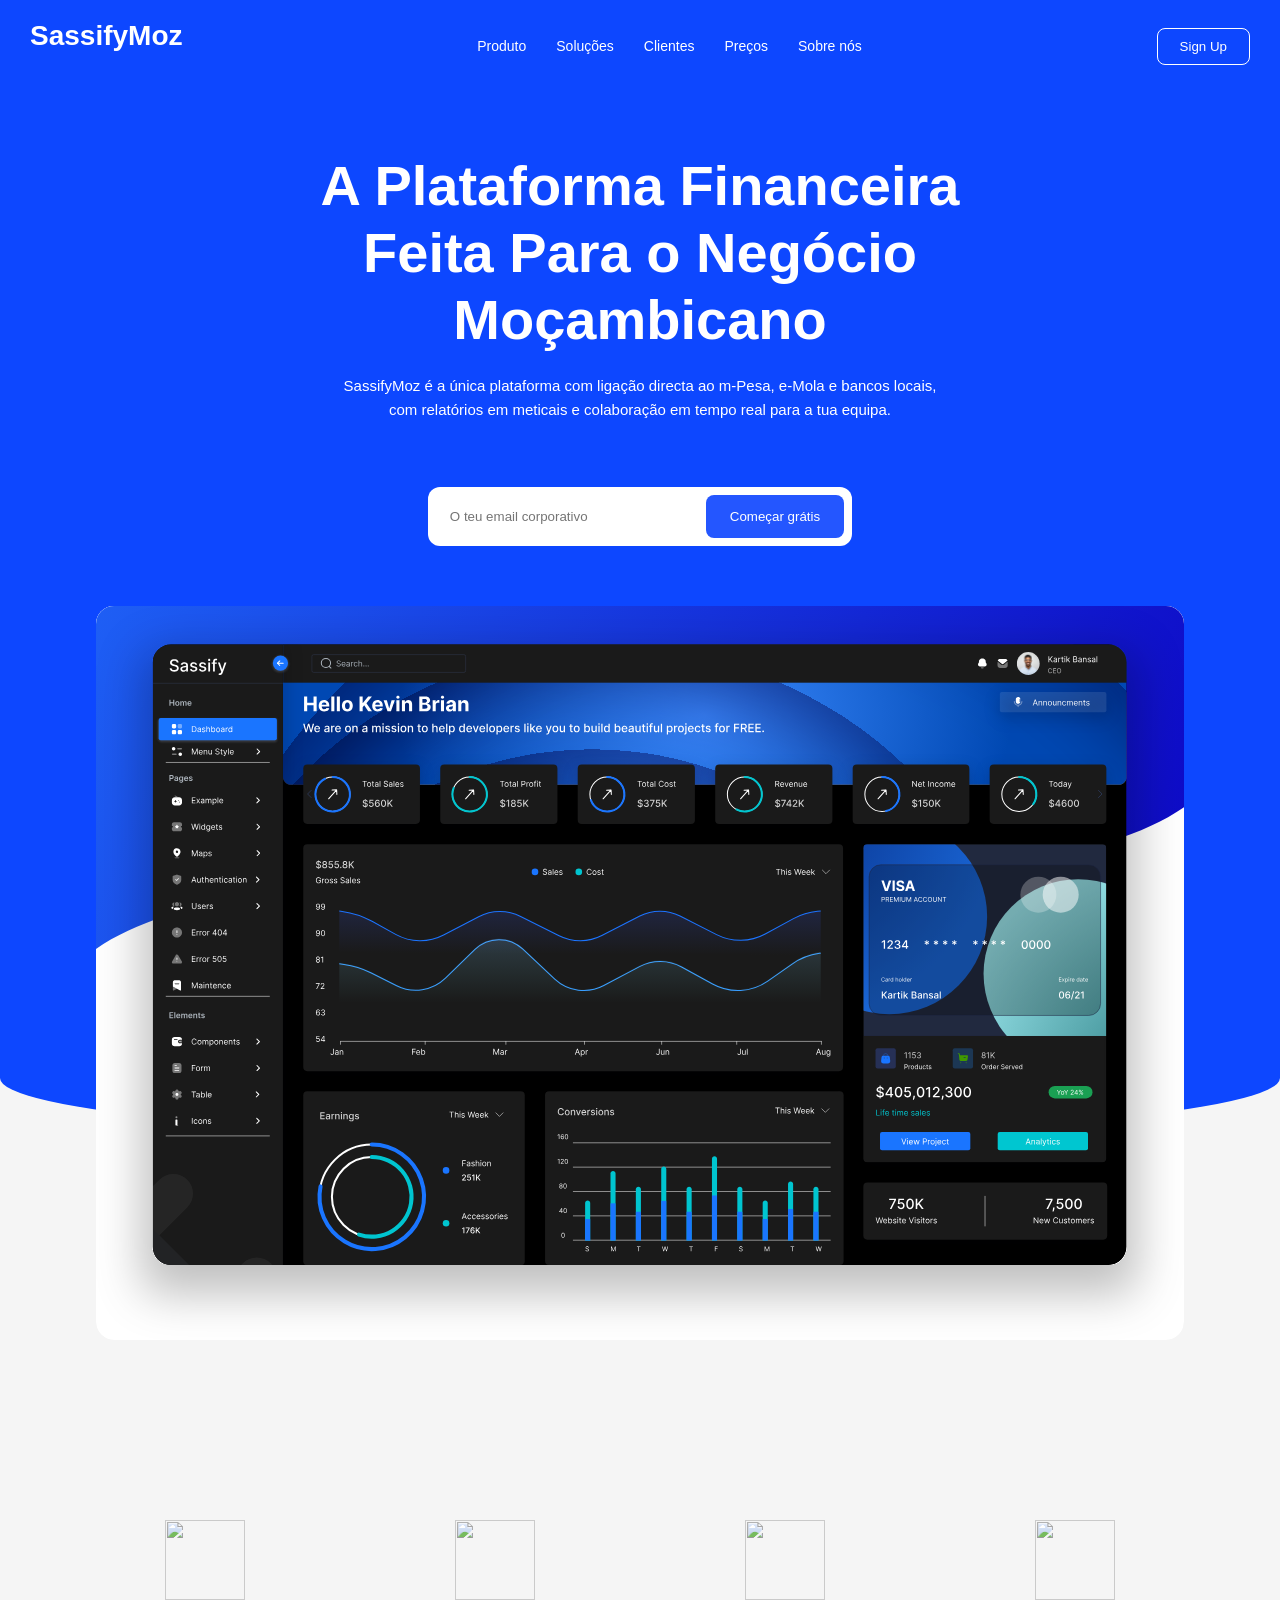
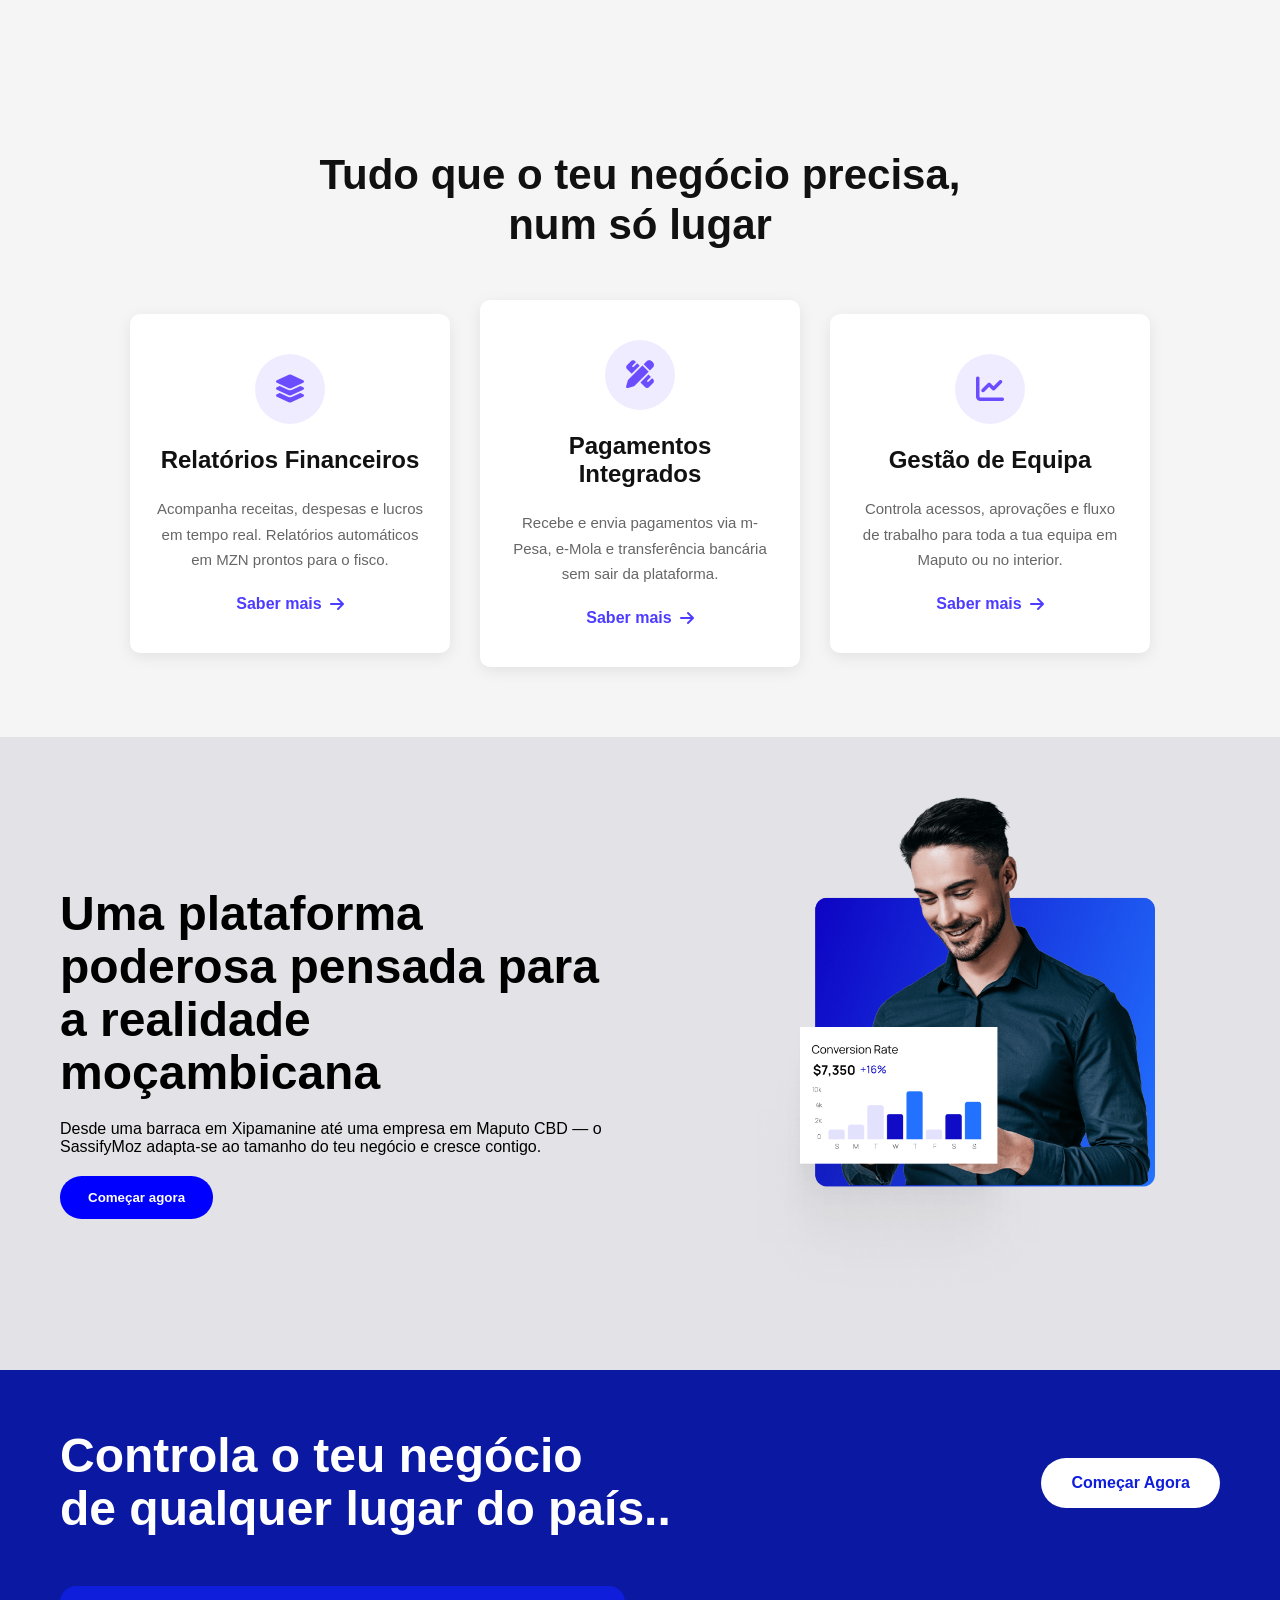
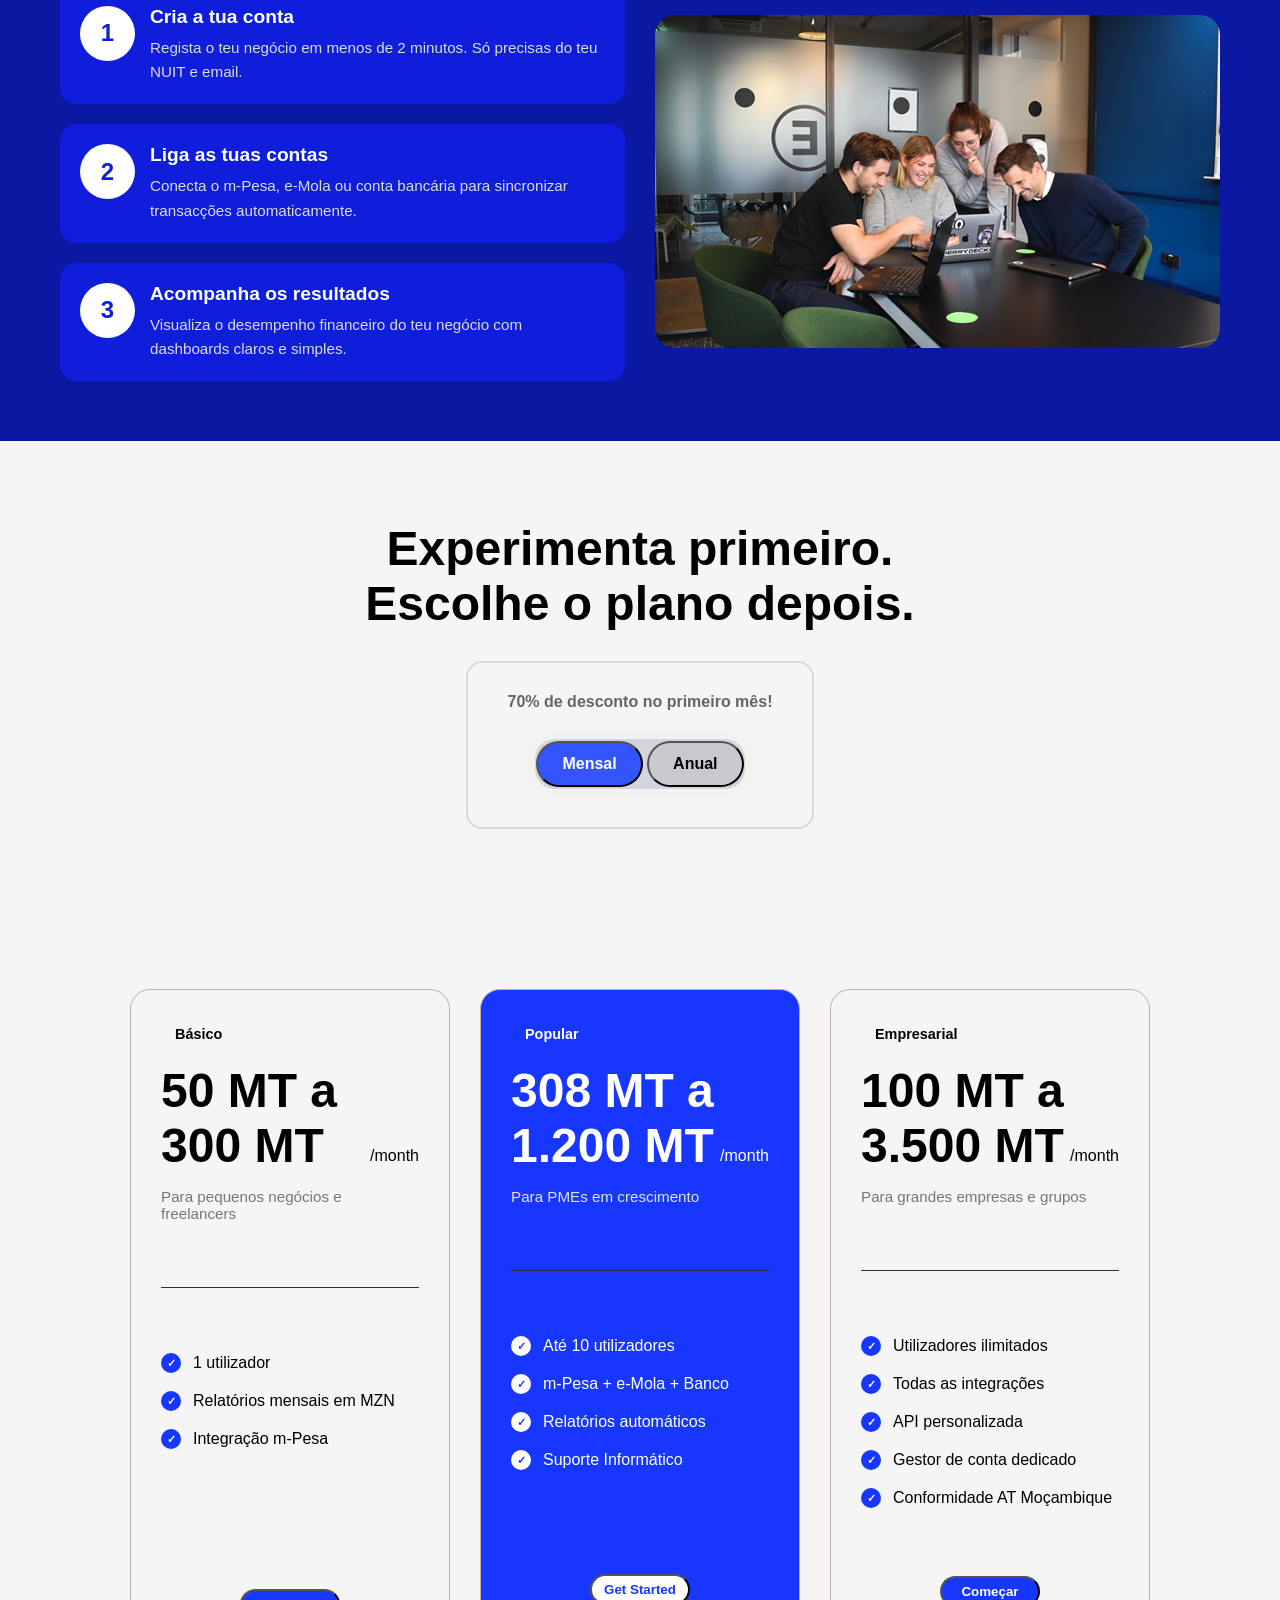
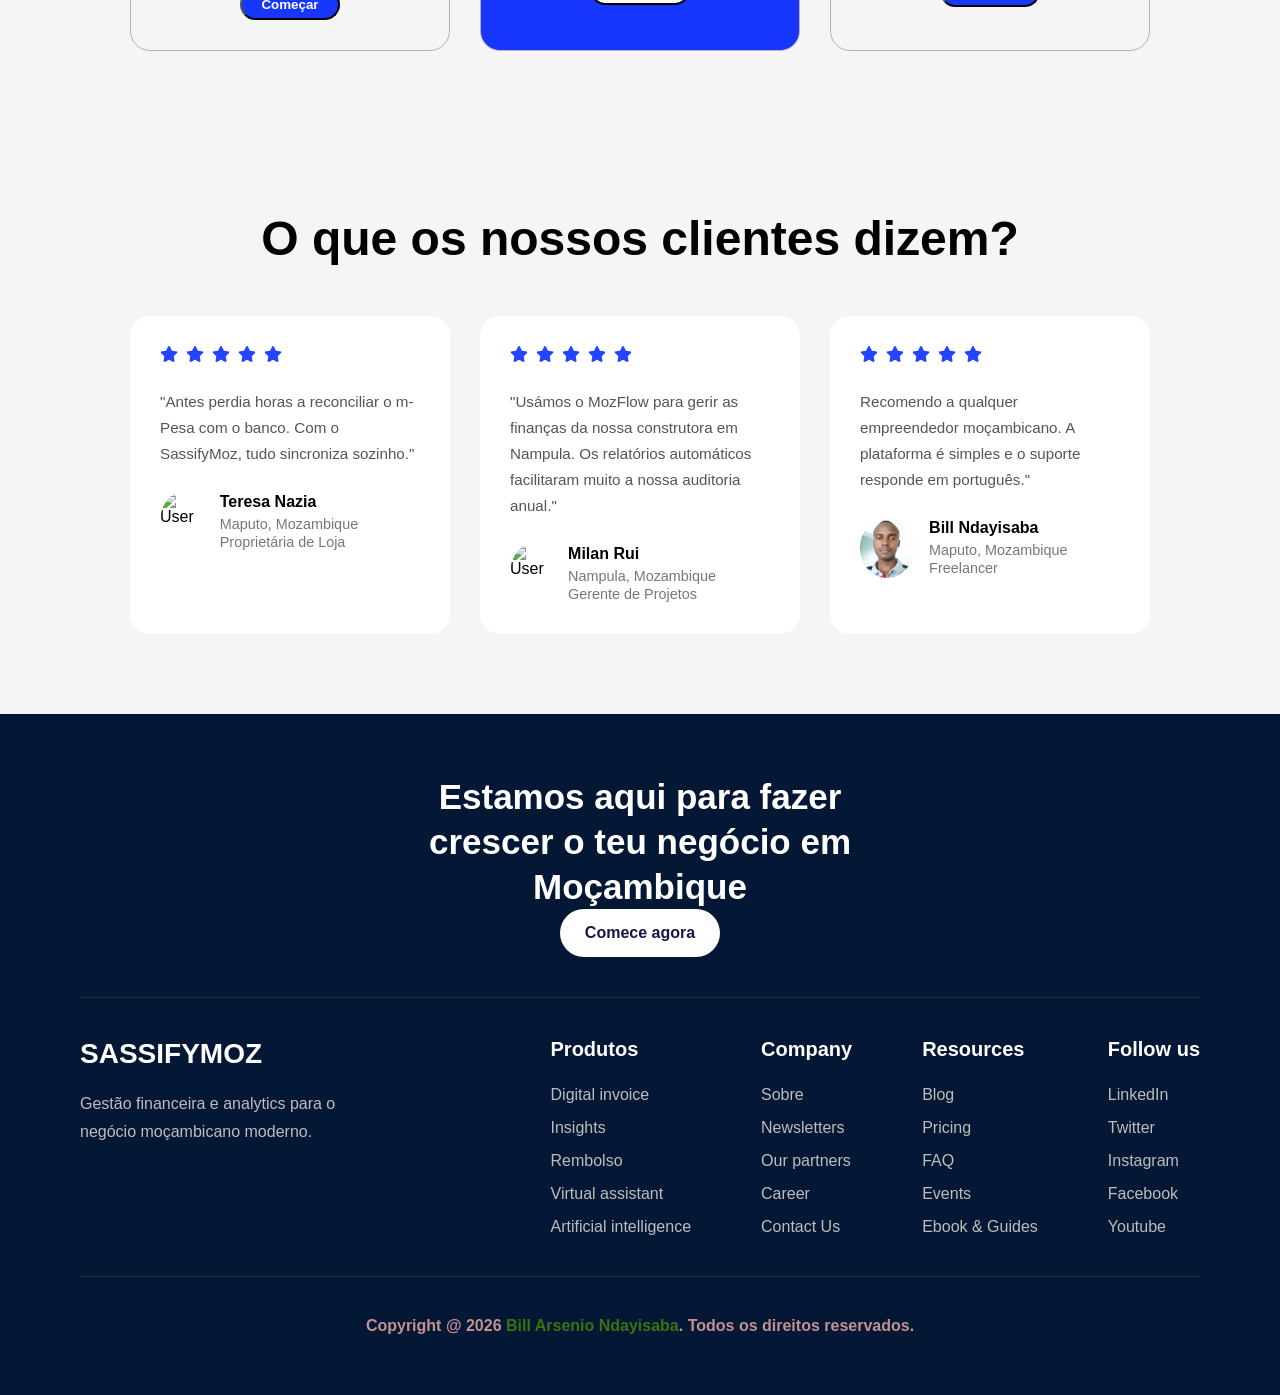
==== index.html @ 56939c3e "added a feature" ====
<!DOCTYPE html>
<html lang="pt">
<head>
    <meta charset="UTF-8">
    <meta name="viewport" content="width=device-width, initial-scale=1.0">
    <title>Sassify Landing Page</title>
    <link rel="stylesheet" href="../estilos/saa.css">
    <link rel="stylesheet" href="https://cdnjs.cloudflare.com/ajax/libs/font-awesome/6.5.1/css/all.min.css">
</head>


<body>


    <!-- HEADER -->
    <header class="head">

        <div class="cardHead">

            <!-- Logo -->
            <div class="logo">
                <span><strong>SassifyMoz</strong></span>
            </div>

            <!--Navegação-->
            <div class="nav">
                <nav>
                    <ul>
                        <li><a href="#">Produto</a></li>
                        <li><a href="#">Soluções</a></li>
                        <li><a href="#">Clientes</a></li>
                        <li><a href="#">Preços</a></li>
                        <li><a href="#">Sobre nós</a></li>
                    </ul>
                </nav>
            </div>

            <!-- Botão -->
            <div class="sign">
                <button>Sign Up</button>
            </div>

        </div>

    </header>







    <!-- MAIN -->
    <main>

        <!-- Texto principal -->
        <section class="hero">

            <div class="texto1">
                <h1>
                    A Plataforma Financeira 
                    <br>
                    Feita Para o Negócio Moçambicano
                </h1>
            </div>

            <div class="texto2">
                <p>
                    SassifyMoz é a única plataforma com ligação directa ao m-Pesa, e-Mola e bancos locais, com relatórios em meticais e colaboração em tempo real para a tua equipa.
                </p>
            </div>

        </section>

        <!-- Área Email -->
        <section class="areaEmail">

            <div class="campoEmail">

                <div class="caixaEmail1">
                    <input type="email" placeholder="O teu email corporativo">
                </div>

                <div class="caixaBotao">
                    <button class="botaoStart">
                        Começar grátis
                    </button>
                </div>

            </div>

        </section>




        <!-- Imagem Dashboard -->
        <section class="dashboard">
            <img src="../images/Dashboard (Dark Mode).svg" alt="Dashboard">
        </section>

        <!-- Brands -->
        <section class="brands">
          


            <!--plataformas integradas-->
        <div class="platIntegradas">
            <!--as imagens devem ser pequenas e estar na horizontal-->
            <div>   <img src="https://tse1.mm.bing.net/th/id/OIP.MUeJPtKPCKpAcwgSWQT4pQHaGL?r=0&rs=1&pid=ImgDetMain&o=7&rm=3" alt=""></div>
            <div> <img src="https://tse3.mm.bing.net/th/id/OIP._vs7jkF4dlytUCNDnKKGxQHaDF?r=0&rs=1&pid=ImgDetMain&o=7&rm=3" alt=""></div>
            <div><img src="https://th.bing.com/th/id/OIP.F3jf0Qlb9XyOUH_8GbjdtwHaEL?w=318&h=180&c=7&r=0&o=7&pid=1.7&rm=3" alt=""></div>
              <div>   <img src="https://tse2.mm.bing.net/th/id/OIP.osAxzPQcNvFj55HclFGHCAHaHa?r=0&rs=1&pid=ImgDetMain&o=7&rm=3" alt=""></div>
        </div>
        </section>


        <section class="servicos">

        <div class="serviceText">
            <h2>Tudo que o teu negócio precisa, <br>num só lugar<br> </h2>
        </div>

        <div class="cardServicos">

            <!-- CARD 1 -->

            <div class="servico">

                <div class="icone">
                    <i class="fa-solid fa-layer-group"></i>
                </div>

                <h3>Relatórios Financeiros</h3>

                <p>
                    Acompanha receitas, despesas e lucros em tempo real. Relatórios automáticos em MZN prontos para o fisco.
                </p>

                <a href="#" class="readMore">
                                        Saber mais

                    <i class="fa-solid fa-arrow-right"></i>
                </a>

            </div>

            <!-- CARD 2 -->

            <div class="servico">

                <div class="icone">
                    <i class="fa-solid fa-pen-ruler"></i>
                </div>

                <h3>Pagamentos Integrados</h3>

                <p>
                    Recebe e envia pagamentos via m-Pesa, e-Mola e transferência bancária sem sair da plataforma.
                </p>

                <a href="#" class="readMore">
                    Saber mais
                    <i class="fa-solid fa-arrow-right"></i>
                </a>

            </div>

            <!-- CARD 3 -->

            <div class="servico">

                <div class="icone">
                    <i class="fa-solid fa-chart-line"></i>
                </div>

                <h3>Gestão de Equipa</h3>

                <p>
                    Controla acessos, aprovações e fluxo de trabalho para toda a tua equipa em Maputo ou no interior.
                </p>

                <a href="#" class="readMore">
                                       Saber mais

                    <i class="fa-solid fa-arrow-right"></i>
                </a>

            </div>

        </div>

    </section>






    

    <section class="getStarted">

        <div class="getStarted1">

            <div><h3>Uma plataforma poderosa pensada para a realidade moçambicana</h3></div>

            <div>Desde uma barraca em Xipamanine até uma empresa em Maputo CBD — o SassifyMoz adapta-se ao tamanho do teu negócio e cresce contigo.</div>

            <div><button>Começar agora</button></div>

        </div>




        <div class="getStarted2">
            <img src="../images/Image.png" alt="imagem de um senhor hehehhe">
        </div>


    </section>




    <!-- Area de call to action-->


    <section class="areaCall">

            <!-- TOPO -->
            <div class="topArea">

                <div class="textoView">
                    <h2>
                        Controla o teu negócio <br> de qualquer lugar do país..
                    </h2>
                </div>

                <div>
                    <button><strong>Começar Agora</strong></button>
                </div>

            </div>


            <!-- PARTE DE BAIXO -->
            <div class="bottomArea">

                <!-- ESQUERDA -->
                <div class="steps">

                    <!-- CARD 1 -->
                    <div class="stepCard">

                        <div class="number">1</div>

                        <div class="stepText">
                            <h3>Cria a tua conta</h3>

                            <p>
                                Regista o teu negócio em menos de 2 minutos. Só precisas do teu NUIT e email.
                            </p>
                        </div>

                    </div>


                    <!-- CARD 2 -->
                    <div class="stepCard">

                        <div class="number">2</div>

                        <div class="stepText">
                            <h3>Liga as tuas contas</h3>

                            <p>
                                Conecta o m-Pesa, e-Mola ou conta bancária para sincronizar transacções automaticamente.
                            </p>
                        </div>

                    </div>


                    <!-- CARD 3 -->
                    <div class="stepCard">

                        <div class="number">3</div>

                        <div class="stepText">
                            <h3>Acompanha os resultados</h3>

                            <p>
                                Visualiza o desempenho financeiro do teu negócio com dashboards claros e simples.
                            </p>
                        </div>

                    </div>

                </div>


                <!-- DIREITA -->
                <div class="imageArea">
                    <img src="../images/Rectangle-130.png"
                    alt="People working">
                </div>

            </div>

        </section>









        <!--Area de getting started-->

    <section class="gettingStarted">

    <h2>
        Experimenta primeiro. Escolhe o plano depois.
    </h2>


    <div class="planBox">

        <div class="discount">
           70% de desconto no primeiro mês!
        </div>


        <div class="buttonsPlan">


            
            <div class="botaoN">
                <button class="active">
                    Mensal
                </button>
                <button class="botao2">
                    Anual
                </button>
            </div>

        </div>

    </div>

  </section>





  <!-- Area de cards de planos -->


<section class="cards">


    <!-- CARD 1 -->
    <div class="card">

        <div class="cardTop">

            <div class="planName">
               Básico
            </div>

            <div class="price">
                <h2>50 MT a 300 MT</h2>
                <span>/month</span>
            </div>

            <div class="planText">
                Para pequenos negócios e freelancers
            </div>

        </div>


        <hr>


        <div class="features">

            <div class="feature">
                <div class="circle">✓</div>
                <div>1 utilizador</div>
            </div>

            <div class="feature">
                <div class="circle">✓</div>
                <div>Relatórios mensais em MZN</div>
            </div>

            <div class="feature">
                <div class="circle">✓</div>
                <div>Integração m-Pesa</div>
            </div>

        </div>
        <br><br> <br><br><br>

        <div class="areaButton">
            <button>
               Começar
            </button>
        </div>

       
    </div>



    <!-- CARD 2 -->
    <div class="card popular">

        <div class="cardTop">

            <div class="planName">
                Popular
            </div>

            <div class="price">
                <h2>308 MT a 1.200 MT</h2>
                <span>/month</span>
            </div>

            <div class="planText">
               Para PMEs em crescimento
            </div>

        </div>


        <hr>


         <div class="features">

            <div class="feature">
                <div class="circle">✓</div>
                <div>Até 10 utilizadores</div>
            </div>

            <div class="feature">
                <div class="circle">✓</div>
                <div>m-Pesa + e-Mola + Banco</div>
            </div>

            <div class="feature">
                <div class="circle">✓</div>
                <div>Relatórios automáticos</div>
            </div>

            <div class="feature">
                <div class="circle">✓</div>
                <div>Suporte Informático</div>
            </div>

            

        </div>
        <br><br>
        <br>


       <div class="areaButton">
            <button>
                Get Started
            </button>
        </div>

    </div>



    <!-- CARD 3 -->
    <div class="card">

        <div class="cardTop">

            <div class="planName">
               Empresarial
            </div>

            <div class="price">
                <h2>100 MT a 3.500 MT</h2>
                <span>/month</span>
            </div>

            <div class="planText">
                Para grandes empresas e grupos
            </div>

        </div>


        <hr>


        <div class="features">

            <div class="feature">
                <div class="circle">✓</div>
                <div>Utilizadores ilimitados</div>
            </div>

            <div class="feature">
                <div class="circle">✓</div>
                <div>Todas as integrações</div>
            </div>

            <div class="feature">
                <div class="circle">✓</div>
                <div>API personalizada</div>
            </div>

            <div class="feature">
                <div class="circle">✓</div>
                <div>Gestor de conta dedicado</div>
            </div>

            <div class="feature">
                <div class="circle">✓</div>
                <div>Conformidade AT Moçambique</div>
            </div>

        </div>
        <br>

        <div class="areaButton">
            <button>
              Começar
            </button>
        </div>

    </div>



    
</section>

    




 <!-- AREA DE TESTEMUNHOS DOS CLIENTES QUE SE BENEFICIARAM DOS SERVIÇOS -->

<section class="areaTestemunho">

    <h2 class="titulo">
       O que os nossos clientes dizem?
    </h2>


    <div class="AreaCards">


        <!-- CARD 1 -->
        <div class="cardA">

            <div class="stars">

                <span><i class="fa fa-star"></i></span>
                <span><i class="fa fa-star"></i></span>
                <span><i class="fa fa-star"></i></span>
                <span><i class="fa fa-star"></i></span>
                <span><i class="fa fa-star"></i></span>

            </div>


            <div class="cardText">

                "Antes perdia horas a reconciliar o m-Pesa com o banco. Com o SassifyMoz, tudo sincroniza sozinho." 

            </div>


            <div class="user">

                <img src="https://tse1.mm.bing.net/th/id/OIP.3i4jV5btulq4aPN8K3hrygHaHW?r=0&rs=1&pid=ImgDetMain&o=7&rm=3"
                alt="User">

                <div>
                    <h3>Teresa Nazia</h3>
                    <span>Maputo, Mozambique</span>
                    <span>Proprietária de Loja</span>
                </div>

            </div>

        </div>





        <!-- CARD 2 -->
        <div class="cardB">

            <div class="stars">

                <span><i class="fa fa-star"></i></span>
                <span><i class="fa fa-star"></i></span>
                <span><i class="fa fa-star"></i></span>
                <span><i class="fa fa-star"></i></span>
                <span><i class="fa fa-star"></i></span>

            </div>


            <div class="cardText">

               "Usámos o MozFlow para gerir as finanças da nossa construtora em Nampula. Os relatórios automáticos facilitaram muito a nossa auditoria anual." 

            </div>


            <div class="user">

                <img src="https://img.freepik.com/premium-photo/profile-icon-white-background_941097-162218.jpg"
                alt="User">

                <div>
                    <h3>Milan  Rui</h3>
                    <span>Nampula, Mozambique</span>
                    <span>Gerente de Projetos</span>
                </div>

            </div>

        </div>


        <!-- CARD 3 -->
        <div class="cardC">


            <div class="stars">

                <span><i class="fa fa-star"></i></span>
                <span><i class="fa fa-star"></i></span>
                <span><i class="fa fa-star"></i></span>
                <span><i class="fa fa-star"></i></span>
                <span><i class="fa fa-star"></i></span>

            </div>



            <div class="cardText">

                Recomendo a qualquer empreendedor moçambicano. A plataforma é simples e o suporte responde em português."

            </div>



            <div class="user">

                <img src="../images/myPic.jpeg"
                alt="User">

                <div>
                    <h3>Bill Ndayisaba</h3>
                    <span>Maputo, Mozambique</span>
                    <span>Freelancer</span>
                </div>

            </div>

        </div>


    </div>

</section>

</main>

<!--Footer-->


    <footer class="footer">

        <!-- topo -->
        <div class="topFooter">

            <div class="textoTopo">
               Estamos aqui para fazer crescer o teu negócio em Moçambique
            </div>

            <div>
                <button class="btnFooter"><strong>Comece agora</strong></button>
            </div>

        </div>

        <hr>

        <!-- area principal -->
        <div class="areaFooter1">

            <!-- esquerda -->
            <div class="divEsquerda">

                <div class="logo">SASSIFYMOZ</div>

                <p>
                   Gestão financeira e analytics para o negócio moçambicano moderno.

            </div>

            <!-- direita -->
            <div class="divDireita">

                <!-- caixa 1 -->
                <div class="caixinha">

                    <h3>Produtos</h3>

                    <div>Digital invoice</div>
                    <div>Insights</div>
                    <div>Rembolso</div>
                    <div>Virtual assistant</div>
                    <div>Artificial intelligence</div>

                </div>

                <!-- caixa 2 -->
                <div class="caixinha">

                    <h3>Company</h3>

                    <div>Sobre</div>
                    <div>Newsletters</div>
                    <div>Our partners</div>
                    <div>Career</div>
                    <div>Contact Us</div>

                </div>

                <!-- caixa 3 -->
                <div class="caixinha">

                    <h3>Resources</h3>

                    <div>Blog</div>
                    <div>Pricing</div>
                    <div>FAQ</div>
                    <div>Events</div>
                    <div>Ebook & Guides</div>

                </div>

                <!-- caixa 4 -->
                <div class="caixinha">

                    <h3>Follow us</h3>

                    <div>LinkedIn</div>
                    <div>Twitter</div>
                    <div>Instagram</div>
                    <div>Facebook</div>
                    <div>Youtube</div>

                </div>

            </div>

        </div>

        <hr>

        <!-- copyright -->
        <div class="copyright">
            Copyright @ 2026 <span class="bill">Bill Arsenio Ndayisaba</span>.
            Todos os direitos reservados.
        </div>

    </footer>

</body>
</html>
---- estilos/saa.css ----
/* RESET */

*{
    margin: 0;
    padding: 0;
    box-sizing: border-box;
}

/* BODY */

body{
    font-family: Arial, Helvetica, sans-serif;
    background-color:rgb(184, 169, 169)
    padding: 10px;
}

/* CONTAINER PRINCIPAL */

.container{
    width: 95%;
    margin: auto;
    background: #0d47ff;
}

/* HEADER */

.head{
    width: 100%;
}

/* CARD HEADER */

.cardHead{
    width: 100%;

    background: #0d47ff;

    display: flex;
    align-items: center;
    justify-content: space-between;

    padding: 20px 30px;
}

/* LOGO */

.logo{
    color: white;
    font-size: 18px;
}

/* NAV */

.nav ul{
    display: flex;
    gap: 30px;
    list-style: none;
}

.nav a{
    color: white;
    text-decoration: none;
    font-size: 14px;
}

/* BOTÃO */

.sign button{
    padding: 10px 22px;

    border: 1px solid white;
    border-radius: 8px;

    background: transparent;
    color: white;

    cursor: pointer;
}


.sign button:hover{
     background: #631448;

    transform: translateX(-8px) scale(1.5);

    box-shadow: 0 10px 25px rgba(0,0,0,0.2);

    cursor: pointer;
}



/* HERO */

.hero{
    width: 100%;

    background: #0d47ff;

    display: flex;
    flex-direction: column;
    align-items: center;

    padding: 60px 20px 30px;
}

/* TEXTO PRINCIPAL */

.texto1{
    width: 70%;
    text-align: center;
    margin-bottom: 20px;
}

.texto1 h1{
    color: white;
    font-size: 56px;
    line-height: 1.2;
}

/* TEXTO SECUNDÁRIO */

.texto2{
    width: 50%;
    text-align: center;
    margin-bottom: 35px;
}

.texto2 p{
    color: white;
    font-size: 15px;
    line-height: 1.6;
}

/* EMAIL */

.areaEmail{
    width: 100%;
    display: flex;
    justify-content: center;
    background-color: #0d47ff;
    padding-bottom: 20px;
    margin-bottom: 0px;
}

/* CAMPO EMAIL */

.campoEmail{
    width: fit-content;

    background: white;

    padding: 8px;

    border-radius: 12px;

    display: flex;
    align-items: center;
    gap: 10px;
}

.campoEmail:hover{
    background: #9e9ebd;

    transform: translateY(-8px) scale(1.02);

    box-shadow: 0 10px 25px rgba(122, 18, 18, 0.2);

    cursor: pointer;
}

/* INPUT */

.caixaEmail1 input{
    width: 260px;

    padding: 14px;

    border: none;
    outline: none;

    border-radius: 8px;
}

/* BOTÃO START */

.botaoStart{
    background: #2456ff;
    color: white;

    border: none;
    border-radius: 8px;

    padding: 14px 24px;

    cursor: pointer;
}


.botaoStart:hover{
    
     background: #45473c;

    transform: translateX(-8px) scale(0.8);

    box-shadow: 0 10px 25px rgba(0,0,0,0.2);

    cursor: pointer;
}




/* DASHBOARD */

/* ── DASHBOARD ── */
.dashboard {
    width: 100%;
    display: flex;
    justify-content: center;
    position: relative;
    padding-top: 40px;
    padding-bottom: 60px; 
}

.dashboard::before {
    content: "";
    position: absolute;
    top: -20px;
    left: 0;            
    width: 100%;
    height: 71%;        
    background: #0d47ff;

    /* curva elíptica: horizontal_radius vertical_radius */
   border-bottom-left-radius: 50% 60px;
border-bottom-right-radius: 50% 60px;

    z-index: 2;
}

.dashboard img {
    width: 85%;
    border-radius: 18px;
    position: relative;
    z-index: 2;           
}

/* ── BRANDS ── */
/**/

.brands{
    text-align: center;
    padding: 40px 20px;
}

.platIntegradas{
    width: 100%;
    display: flex;
    justify-content: space-between;
    align-items: center;
    flex-wrap: wrap;
    gap: 40px;

    margin-top: 40px;
    padding: 20px 60px; /* dá respiro lateral */
}

.platIntegradas div{
    flex: 1; /* faz ocupar espaço igualmente */
    min-width: 120px;

    display: flex;
    justify-content: center;
    align-items: center;
    width: 120px;
    height: 120px;
}

.platIntegradas img{
    width: 80px;
    height: 80px;

    object-fit: contain;

    opacity: 0.8;
    transition: 0.3s ease;
}

.platIntegradas img:hover{
    opacity: 1;
    transform: scale(1.1);
}



/* RESPONSIVO */

@media(max-width: 900px){

    .cardHead{
        flex-direction: column;
        gap: 20px;
    }

    .nav ul{
        flex-wrap: wrap;
        justify-content: center;
    }

    .texto1{
        width: 100%;
    }

    .texto1 h1{
        font-size: 38px;
    }

    .texto2{
        width: 90%;
    }

    .campoEmail{
        flex-direction: column;
        width: 90%;
    }

    .caixaEmail1 input{
        width: 100%;
    }
}


/* PROXIMA AREA*/


/* SECTION SERVICOS */

.servicos{
    width: 100%;
    padding: 70px 40px;
    text-align: center;
}



/* TITULO */

.serviceText{
    margin-bottom: 50px;
}

.serviceText h2{
    font-size: 42px;
    font-weight: bold;
    color: #111;
    line-height: 1.2;
}

/* CONTAINER DOS CARDS */

.cardServicos{
    display: flex;
    justify-content: center;
    align-items: center;
    gap: 30px;
    flex-wrap: wrap;
}

/* CARD */



.servico{
    background-color: white;

    width: 320px;

    padding: 40px 25px;

    border-radius: 10px;

    display: flex;
    flex-direction: column;
    align-items: center;

    gap: 22px;

    transition: 0.3s;

    box-shadow: 0px 4px 15px rgba(0,0,0,0.08);
}

.servico:hover{
    background: #d4d4da;

    transform: translateY(-8px) scale(1.02);

    box-shadow: 0 10px 25px rgba(122, 18, 18, 0.2);

    cursor: pointer;
}

.servico:hover{
    transform: translateY(-8px);
}

/* ICONE */

.icone{
    width: 70px;
    height: 70px;

    border-radius: 50%;

    background-color: #f0ecff;

    display: flex;
    justify-content: center;
    align-items: center;
}

.icone i{
    color: #6c4cff;
    font-size: 28px;
}

/* TITULO CARD */

.servico h3{
    font-size: 24px;
    color: #111;
}

/* TEXTO */

.servico p{
    color: #666;
    line-height: 1.7;
    font-size: 15px;
}

/* LINK */

.readMore{
    text-decoration: none;
    color: #4d3cff;
    font-weight: bold;

    display: flex;
    align-items: center;
    gap: 8px;
}

.readMore:hover{
    color: #000;
}

/* RESPONSIVO */

@media(max-width: 768px){

    .serviceText h2{
        font-size: 32px;
    }

    .servico{
        width: 100%;
    }

}



/*AREA DE GETTING STARTED*/

/* AREA GET STARTED */

.getStarted{
    display: flex;
    justify-content: space-between;
    align-items: center;
    gap: 60px;

    padding: 60px;
    background: #e3e3e7;
}

/* TEXTO */

.getStarted1{
    flex: 1;
    display: flex;
    flex-direction: column;
    gap: 20px;
}

.getStarted1 h3{
    font-size: 48px;
    line-height: 1.1;
}

.getStarted1 button{
    padding: 14px 28px;
    border: none;
    border-radius: 30px;
    background: blue;
    color: white;
    font-weight: bold;
    cursor: pointer;
}

.getStarted1 button:hover{
    background: #3045ff;

    transform: translateY(-8px) scale(1.02);

    box-shadow: 0 10px 25px rgba(0,0,0,0.2);

    cursor: pointer;
}

/* AREA DA IMAGEM */

.getStarted2{
    flex: 1;git

    position: relative;

    display: flex;
    justify-content: center;
    align-items: center;

    
}



/* IMAGEM */

.getStarted2 img{
    width: 100%;
    max-width: 420px;

    position: relative;

    z-index: 2;

    border-radius: 2px; 
}

/*fazendo umas pequenas responsividades para optima UX*/

.getStarted2 img:hover{
   

    transform: translateY(-8px) scale(1.02);

    box-shadow: 0 10px 25px rgba(0,0,0,0.2);

    cursor: pointer;
}




/*Area azul, que é para ser chamativa ao cliente*/

/* =========================================
   AREA AZUL / CALL TO ACTION
========================================= */

.areaCall{
    width: 100%;
    background: #0b18a1;
    padding: 60px;
   
    display: flex;
    flex-direction: column;
    gap: 50px;
}


/* =========================================
   PRIMEIRA LINHA
========================================= */

.areaCall .topArea{
    display: flex;
    justify-content: space-between;
    align-items: center;
    gap: 20px;
}

.textoView h2{
    color: white;
    font-size: 3rem;
    line-height: 1.1;
    font-weight: 700;
}

.areaCall button{
    padding: 16px 30px;

    border: none;
    border-radius: 999px;

    background: white;
    color: #0E1EDB;

    font-weight: bold;
    font-size: 1rem;

    cursor: pointer;

    transition: 0.3s;
   
}

.areaCall button::hover{
    background: #d88888;
}



/* 
   SEGUNDA LINHA
 */

.areaCall .bottomArea{
    display: flex;
    align-items: center;
    gap: 30px;
}


/*
   LADO ESQUERDO
 */

.steps{
    display: flex;
    flex-direction: column;
    gap: 20px;

    flex: 1;
}

.stepCard{
    background: #0E1EDB;

    padding: 20px;

    border-radius: 16px;

    display: flex;
    align-items: flex-start;
    gap: 15px;

    transition: all 0.3s ease;
}




.stepCard:hover{
    background: #3045ff;

    transform: translateY(-8px) scale(1.02);

    box-shadow: 0 10px 25px rgba(0,0,0,0.2);

    cursor: pointer;
}


/* NÚMERO */

.number{
    width: 55px;
    height: 55px;
    min-width: 55px;

    border-radius: 50%;

    background: white;
    color: #0E1EDB;

    display: flex;
    justify-content: center;
    align-items: center;

    font-size: 1.5rem;
    font-weight: bold;
}


/* TEXTO */

.stepText h3{
    color: white;

    margin-bottom: 8px;

    font-size: 1.2rem;
}

.stepText p{
    color: #dcdcdc;

    font-size: 0.95rem;

    line-height: 1.6;
}


/*
   IMAGEM
 */

.imageArea{
    flex: 1;
}

.imageArea img{
    width: 100%;
    height: 100%;

    border-radius: 20px;

    object-fit: cover;
}


.imageArea img:hover{
    background-color: #0d7928;

    transform: translateY(-8px) scale(1.02);

    box-shadow: 0 10px 25px rgba(0,0,0,0.2);

    cursor: pointer;
}


/* 
   RESPONSIVIDADE
 */


/* TABLETS */

@media (max-width: 992px){

    .areaCall{
        padding: 40px 30px;
    }

    .topArea{
        flex-direction: column;
        align-items: flex-start;
    }

    .textoView h2{
        font-size: 2.5rem;
    }

    .bottomArea{
        flex-direction: column;
    }

    .imageArea{
        width: 100%;
    }

}


/* MOBILE */

@media (max-width: 600px){

    .areaCall{
        padding: 30px 20px;
        gap: 35px;
    }

    .textoView h2{
        font-size: 2rem;
    }

    .stepCard{
        flex-direction: column;
    }

    .number{
        width: 45px;
        height: 45px;
        min-width: 45px;

        font-size: 1.2rem;
    }

    .stepText h3{
        font-size: 1rem;
    }

    .stepText p{
        font-size: 0.9rem;
    }

    .areaCall button{
        width: 100%;
    }

}






.gettingStarted{
    width: 100%;
    padding: 80px 20px;

    display: flex;
    flex-direction: column;
    align-items: center;
    gap: 30px;
}


.gettingStarted h2{
    font-size: 3rem;
    font-weight: 700;
    text-align: center;
    max-width: 700px;
}


/* CAIXA */
.planBox{
    border: 2px solid #d9d9d9;
    border-radius: 16px;

    padding: 30px 40px;

    display: flex;
    flex-direction: column;
    align-items: center;
    gap: 20px;
}


/* TEXTO */
.discount{
    font-size: 1rem;
    font-weight: 600;
    color: #666;
}


/* BOTÕES */
.buttonsPlan{
    background: #f2f2f2;
    padding: 8px;
    border-radius: 50px;

    display: flex;
    align-items: center;
    gap: 10px;
}

.buttonsPlan button{
    
    background: rgb(202, 201, 206);

    padding: 12px 24px;
    border-radius: 25px;
    border: 1 px solid yellow;;
    font-size: 1rem;
    cursor: pointer;
}


/* BOTÃO ATIVO */
.buttonsPlan .active{
    background: #3454ff;
    color: white;
    font-weight: bold;
}

.botao2{
    padding: 14px 28px;
    
    
    color: black;
    font-weight: bold;
    cursor: pointer;
    background-color: rgb(154, 154, 158);
}

.botaoN{
    border-radius: 20px;
    background-color: rgb(212, 212, 223);
    padding: 2px   1px;
}




/* =========================================
   SECTION DOS CARDS
========================================= */

.cards{
    width: 100%;

    display: flex;
    justify-content: center;
    gap: 30px;

    flex-wrap: wrap;

    padding: 80px 20px;
}


/* =========================================
   CARD
========================================= */

.card{
    width: 320px;

    border: 1px solid #c0aeae;
    border-radius: 20px;

    padding: 30px;

    display: flex;
    flex-direction: column;
    gap: 25px;

    transition: 0.3s;
    background-color: ;
}




.card:hover{
    background: #0d7928;

    transform: translateY(-8px) scale(1.02);

    box-shadow: 0 10px 25px rgba(0,0,0,0.2);

    cursor: pointer;
}


/* CARD POPULAR */

.popular{
    background: #1737ff;
    color: white;
}

.popular hr{
    border-color: rgba(216, 206, 206, 0.3);
}


/* =========================================
   TOPO
========================================= */

.cardTop{
    display: flex;
    flex-direction: column;
    gap: 15px;
}


/* TAG */

.planName{
    width: fit-content;

    
    

    padding: 6px 14px;

    border-radius: 8px;

    font-size: 0.9rem;
    font-weight: bold;
}


/* PREÇO */

.price{
    display: flex;
    align-items: flex-end;
    gap: 5px;
}

.price h2{
    font-size: 3rem;
    font-weight: bold;
}

.price span{
    font-size: 1rem;
    margin-bottom: 8px;
}


/* TEXTO */

.planText{
    color: #777;
    font-size: 0.95rem;
}

.popular .planText{
    color: #e4e4e4;
}


/* =========================================
   FEATURES
========================================= */

.features{
    display: flex;
    flex-direction: column;
    gap: 18px;
}


.feature{
    display: flex;
    align-items: center;
    gap: 12px;
}


/* CÍRCULO */

.circle{
    width: 20px;
    height: 20px;

    min-width: 20px;

    border-radius: 50%;

    background: #1737ff;
    color: white;

    display: flex;
    justify-content: center;
    align-items: center;

    font-size: 0.7rem;
    font-weight: bold;
}

.popular .circle{
    background: white;
    color: #1737ff;
}


/* =========================================
   BOTÃO
========================================= */

.card button{
    margin-top: auto;

    width: 100px;

    border: 4px solidblue#9aff17;

    padding: 6px;

    border-radius: 999px;

    background: #1737ff;
    color: white;

    font-weight: bolder;

    cursor: pointer;

    transition: 0.3s;

   
}


.card button: hover{
background-color: yellow;
}


.areaButton{
    display: flex;
    flex-direction: row;;
    justify-content: center;
    align-items: center;
    font-weight: bolder;
}

.card button:hover{
    transform: scale(1.03);
}


/* BOTÃO CARD POPULAR */

.popular button{
    background: white;
    color: #1737ff;
}


/* =========================================
   RESPONSIVO
========================================= */

@media (max-width: 992px){

    .cards{
        gap: 20px;
    }

    .card{
        width: 100%;
        max-width: 400px;
    }

}


@media (max-width: 600px){

    .cards{
        padding: 50px 15px;
    }

    .card{
        padding: 25px;
    }

    .price h2{
        font-size: 2.3rem;
    }

}




.areaButton{
    display: flex;
    flex-direction: column;
    align-items: center;
}




/* =========================================
   TESTEMUNHOS
========================================= */

.areaTestemunho{
    width: 100%;

    padding: 80px 20px;

    display: flex;
    flex-direction: column;
    align-items: center;

    gap: 50px;
}


/* TÍTULO */

.areaTestemunho .titulo{
    font-size: 3rem;
    font-weight: 700;

    text-align: center;
}



/* =========================================
   ÁREA DOS CARDS
========================================= */

.AreaCards{
    width: 100%;

    display: flex;
    justify-content: center;
    gap: 30px;

    flex-wrap: wrap;
}


/* =========================================
   CARD
========================================= */

.cardA,
.cardB,
.cardC{
    width: 320px;

    background: white;

    padding: 30px;

    border-radius: 20px;

    display: flex;
    flex-direction: column;

    gap: 25px;

    transition: 0.3s;
}

.cardA:hover,
.cardB:hover,
.cardC:hover{
    
    background: #807fa0;

    transform: translateY(-8px) scale(1.02);

    box-shadow: 0 10px 25px rgba(0,0,0,0.2);

    cursor: pointer;

}


/* =========================================
   ESTRELAS
========================================= */

.stars{
    display: flex;
    gap: 8px;
}

.stars i{
    color: #2444ff;
    font-size: 1rem;
}


/* =========================================
   TEXTO
========================================= */

.cardText{
    color: #555;

    line-height: 1.7;

    font-size: 0.95rem;
}


/* =========================================
   USER
========================================= */

.user{
    display: flex;
    align-items: center;
    gap: 15px;
}

.user img{
    width: 60px;
    height: 60px;

    border-radius: 50%;

    object-fit: cover;
}

.user h3{
    font-size: 1rem;
    margin-bottom: 4px;
}

.user span{
    color: #777;
    font-size: 0.9rem;
}


/* =========================================
   RESPONSIVO
========================================= */

@media (max-width: 992px){

    .AreaCards{
        gap: 20px;
    }

}


@media (max-width: 600px){

    .areaTestemunho{
        padding: 50px 15px;
    }

    .areaTestemunho .titulo{
        font-size: 2rem;
    }

    .cardA,
    .cardB,
    .cardC{
        width: 100%;
    }

}





/* RESET */



/* BODY */

body{
    font-family: Arial, Helvetica, sans-serif;
    background-color: #f5f5f5;
}

/* FOOTER */

.footer{
    width: 100%;
    background-color: #041835;
    color: white;

    padding: 60px 80px;
}

/* TOPO */

.topFooter{
    display: flex;
    flex-direction: column;

    align-items: center; 
    text-align: center;

    margin-bottom: 40px;
}

.textoTopo{
    font-size: 35px;
    font-weight: bold;

    width: 500px;
    line-height: 45px;
}

.btnFooter{
    padding: 15px 25px;

    border: none;
    border-radius: 50px;

    background-color: white;
    color: rgb(23, 23, 70);

    font-size: 16px;
    cursor: pointer;
}

.btnFooter:hover{
    background-color: grey;
}

/* LINHA */

hr{
    border: none;
    height: 1px;
    background-color: #2a2f38;

    margin: 40px 0;
}

/* AREA PRINCIPAL */

.areaFooter1{
    display: flex;
    justify-content: space-between;
    gap: 50px;
}

/* ESQUERDA */

.divEsquerda{
    width: 300px;
}

.logo{
    font-size: 28px;
    font-weight: bold;

    margin-bottom: 20px;
}

.divEsquerda p{
    color: #bdbdbd;
    line-height: 28px;
}

/* DIREITA */

.divDireita{
    display: flex;
    gap: 70px;

    flex-wrap: wrap;
}

/* CAIXINHAS */

.caixinha{
    display: flex;
    flex-direction: column;

    gap: 15px;
}

.caixinha h3{
    margin-bottom: 10px;
    font-size: 20px;
}

.caixinha div{
    color: #bdbdbd;url(d:/DevX/mozflow)
    cursor: pointer;
}

.caixinha div:hover{
    color: white;
}

/* COPYRIGHT */

.copyright{
    text-align: center;
    color: #c49191;
    margin-top: 20px;
    font-weight: bold;
}

.bill{
    font-weight: bold;
    color: rgb(59, 114, 14);
}

/* RESPONSIVO */

@media(max-width: 900px){

    .topFooter{
        display: flex;
        flex-direction: column;
        gap: 25px;

        align-items: center;
    }

    .textoTopo{
        width: 100%;
        font-size: 28px;
        line-height: 38px;
    }

    .areaFooter1{
        flex-direction: column;
    }

    .divDireita{
        gap: 40px;
    }

    .footer{
        padding: 40px 30px;
    }

}
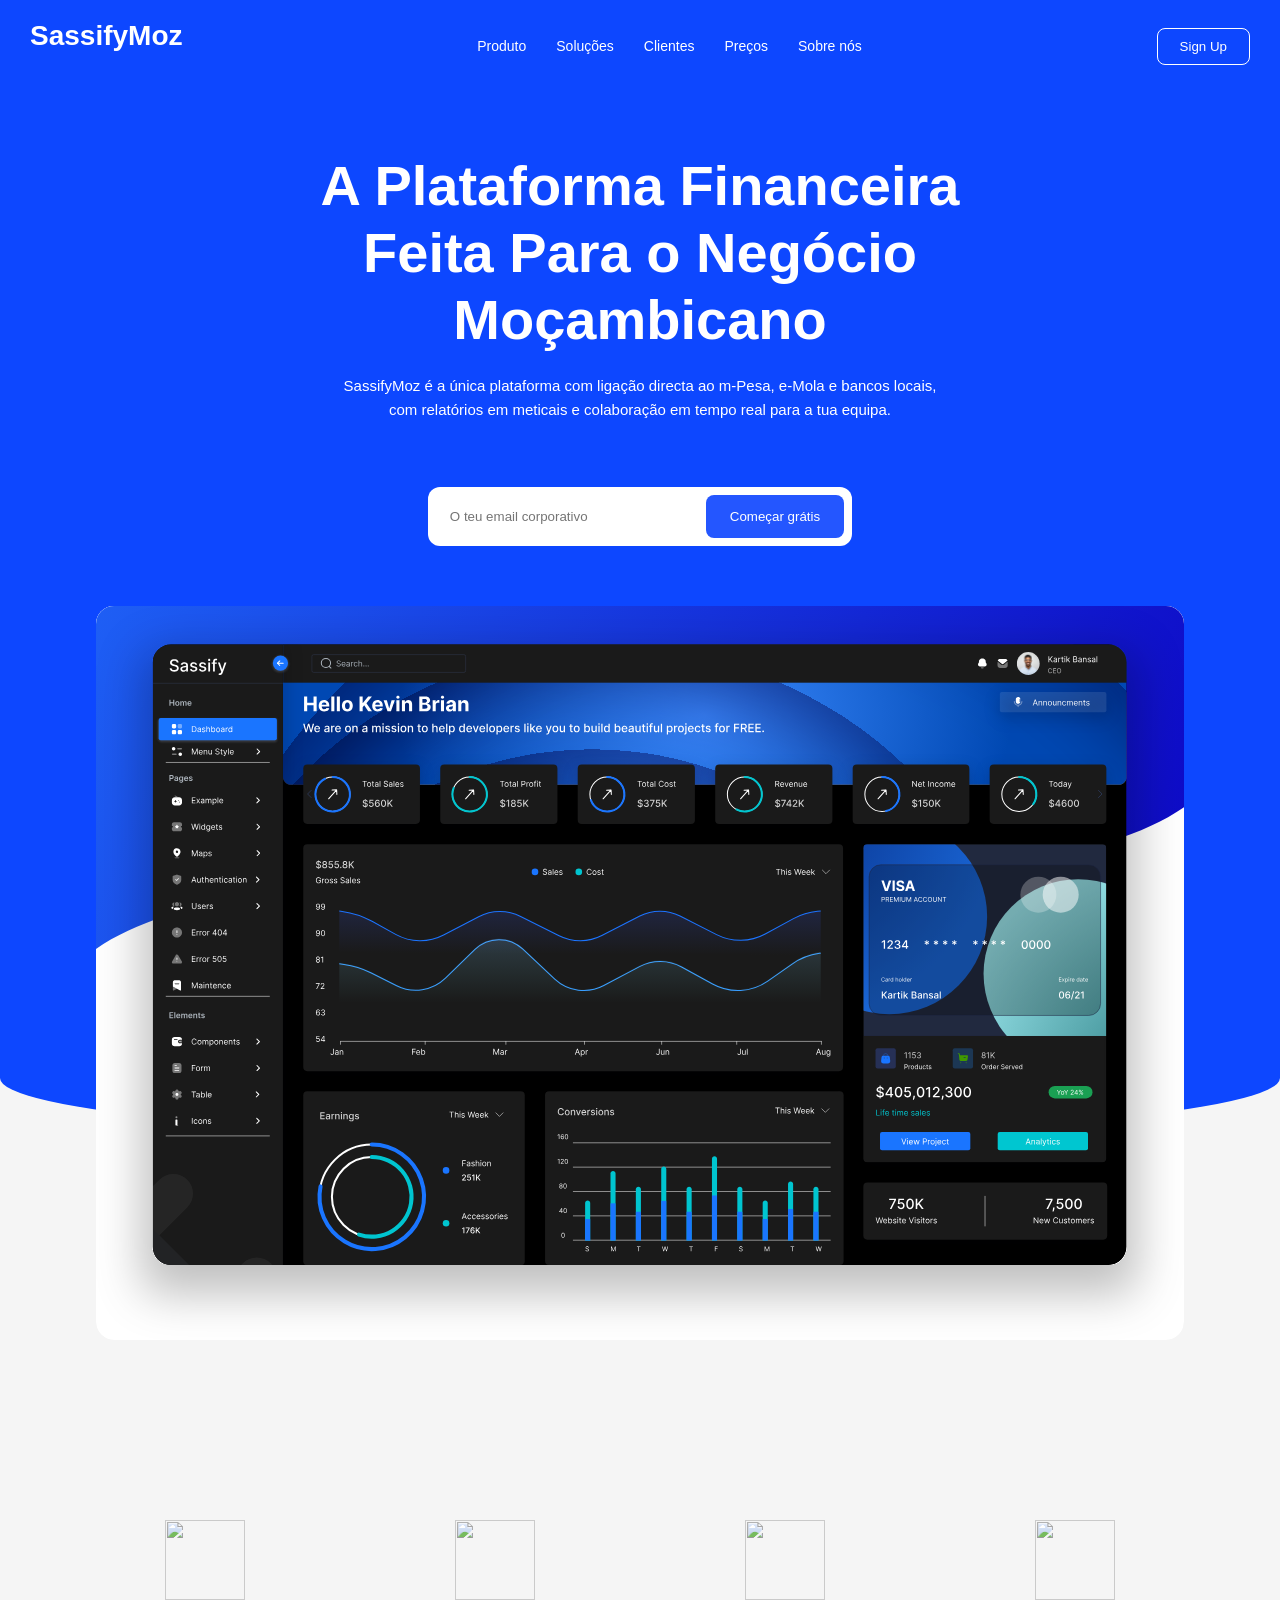
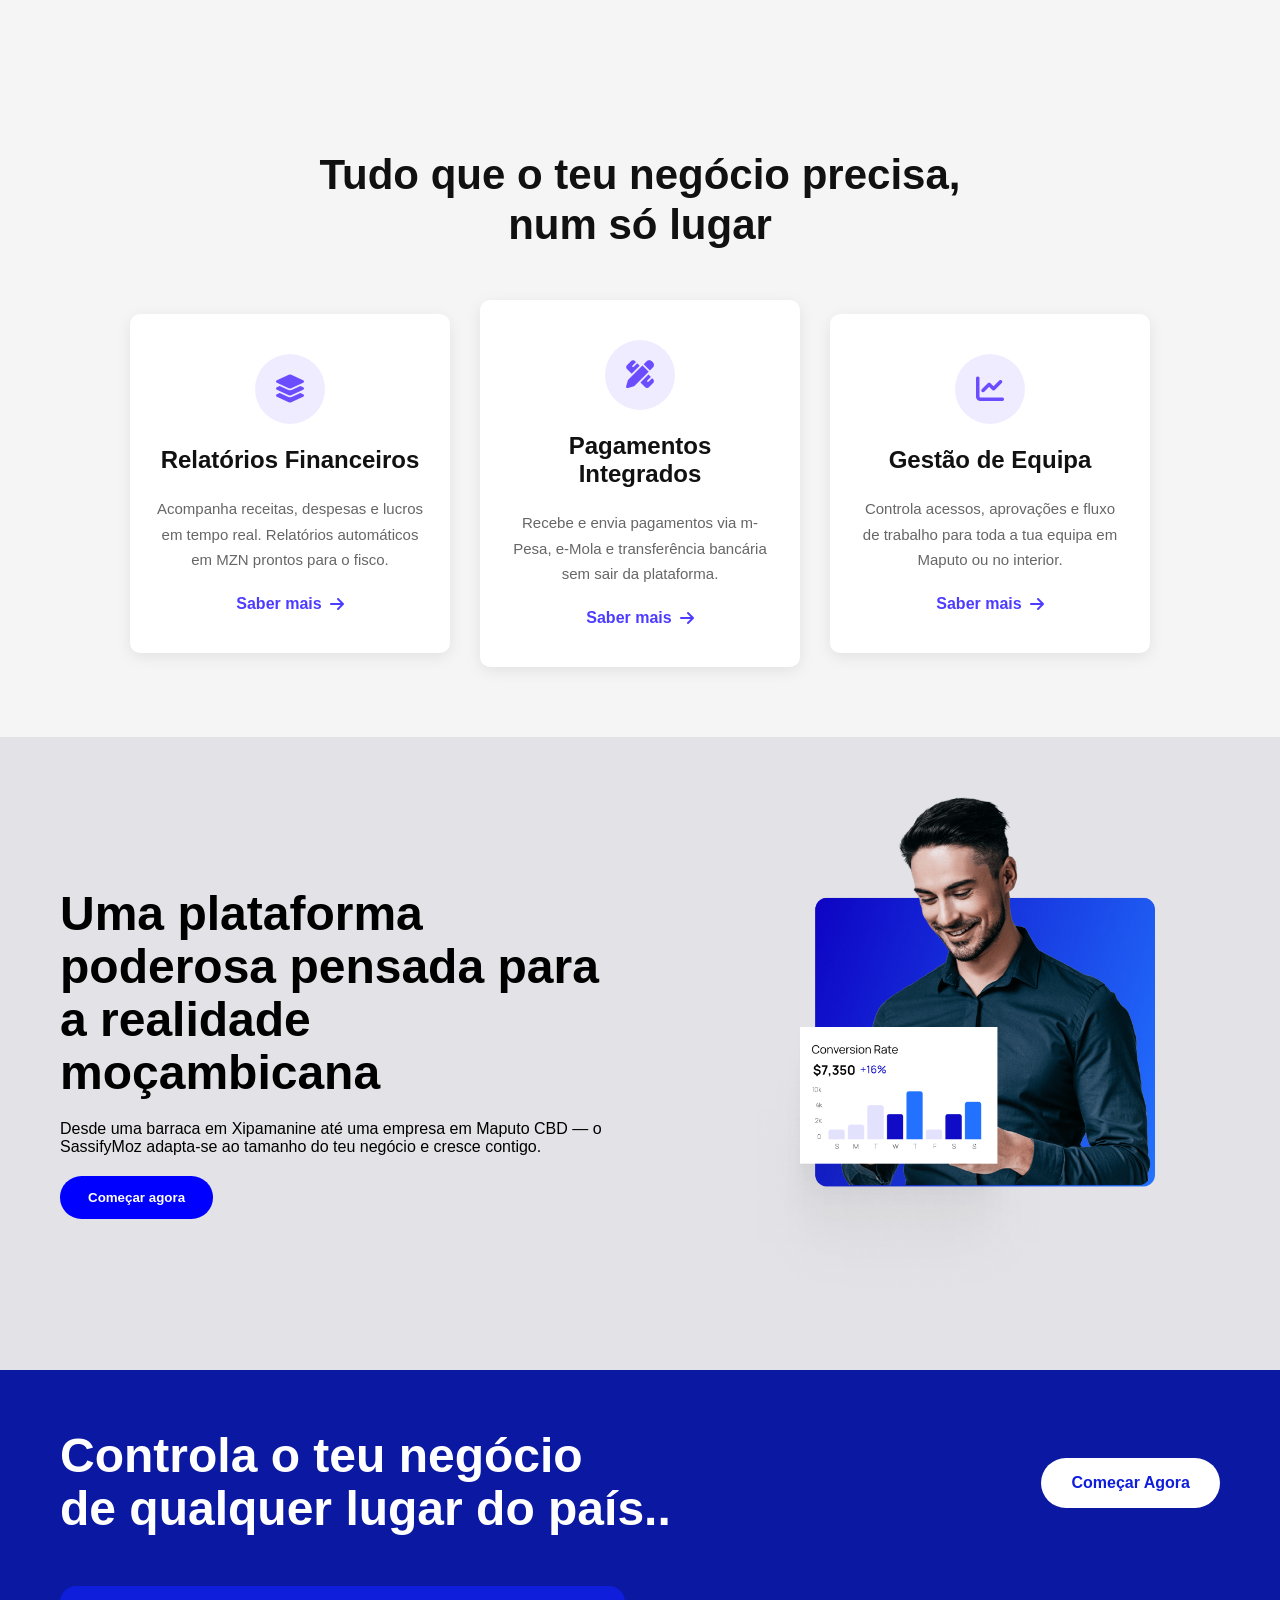
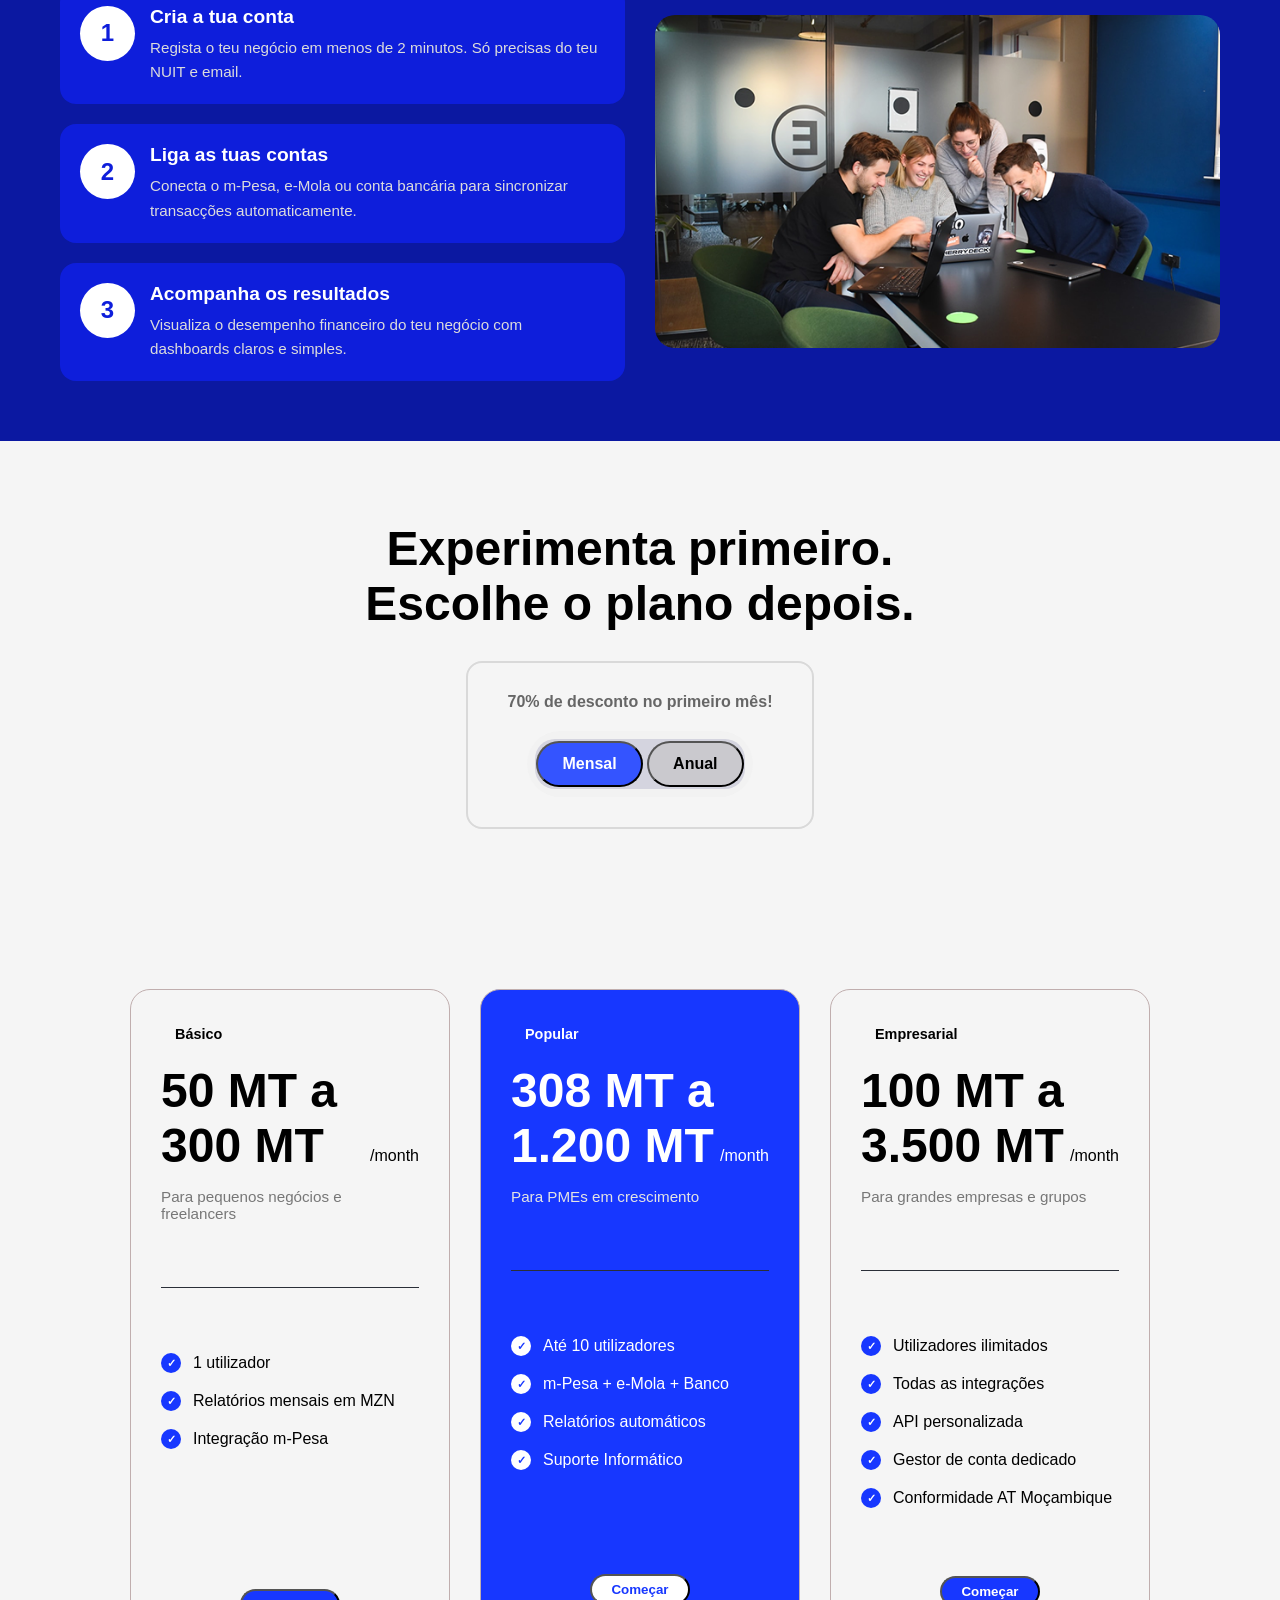
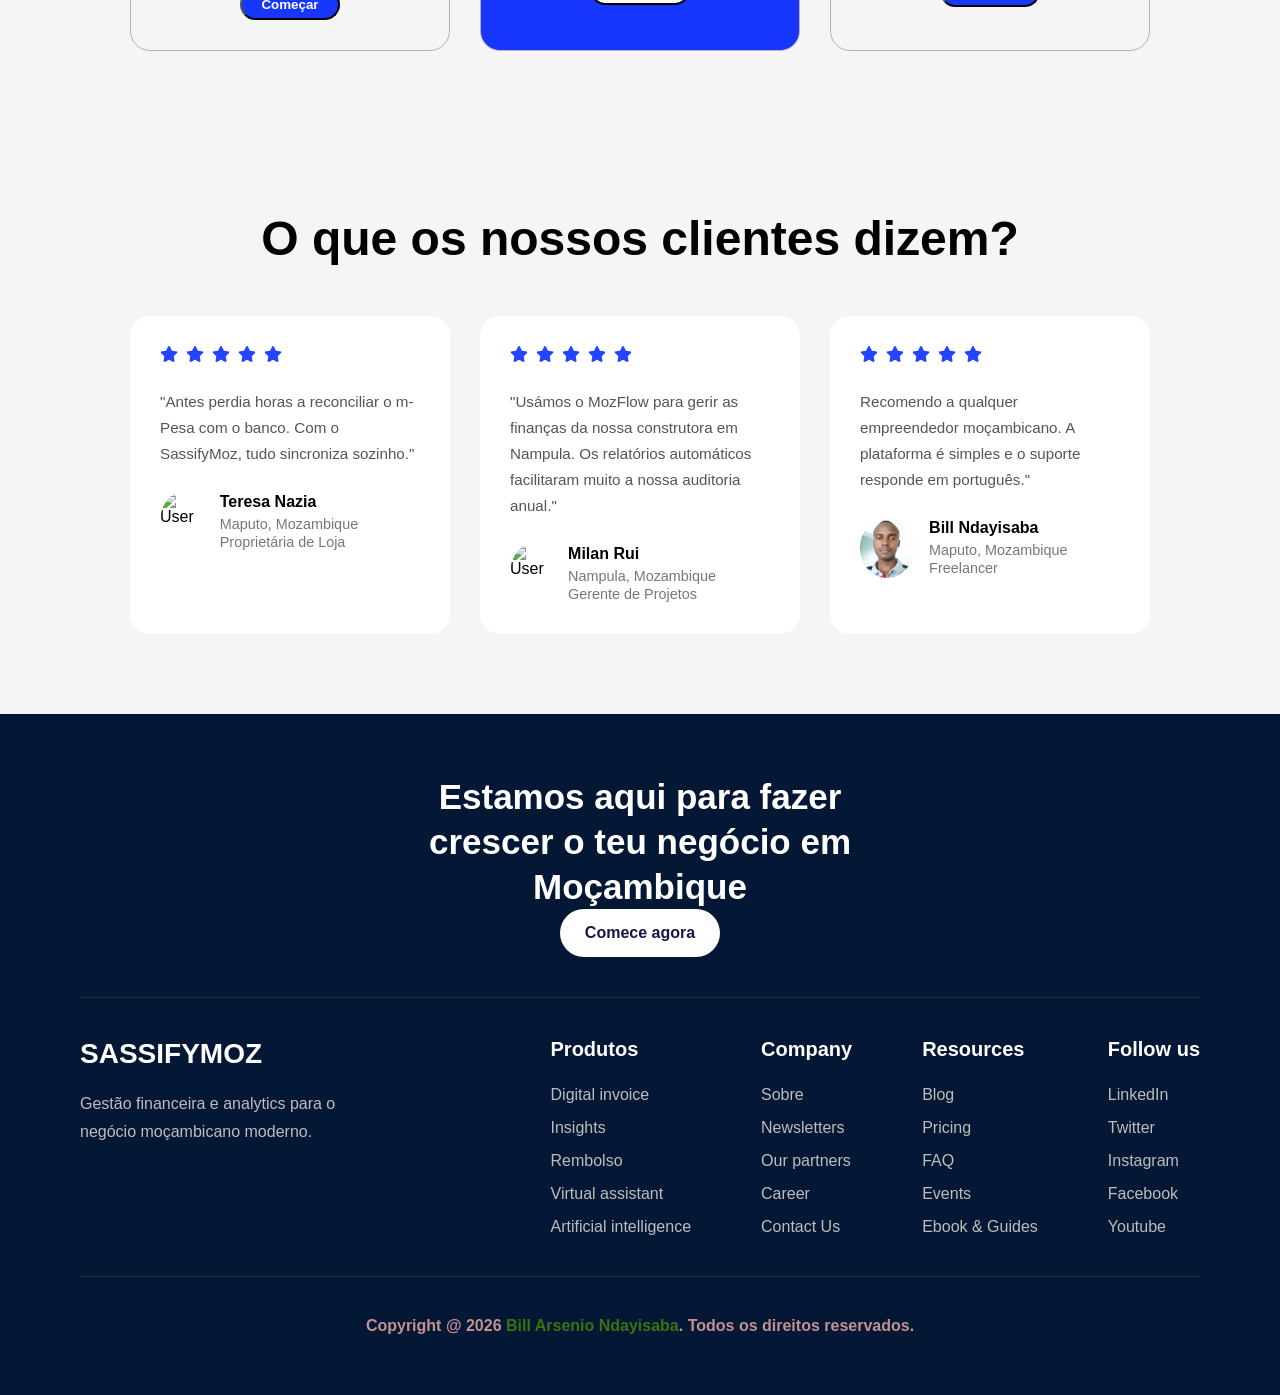
==== commit 07f06ae4: "ok" ====
--- a/index.html
+++ b/index.html
@@ -474,7 +474,7 @@
 
        <div class="areaButton">
             <button>
-                Get Started
+                Começar
             </button>
         </div>
 
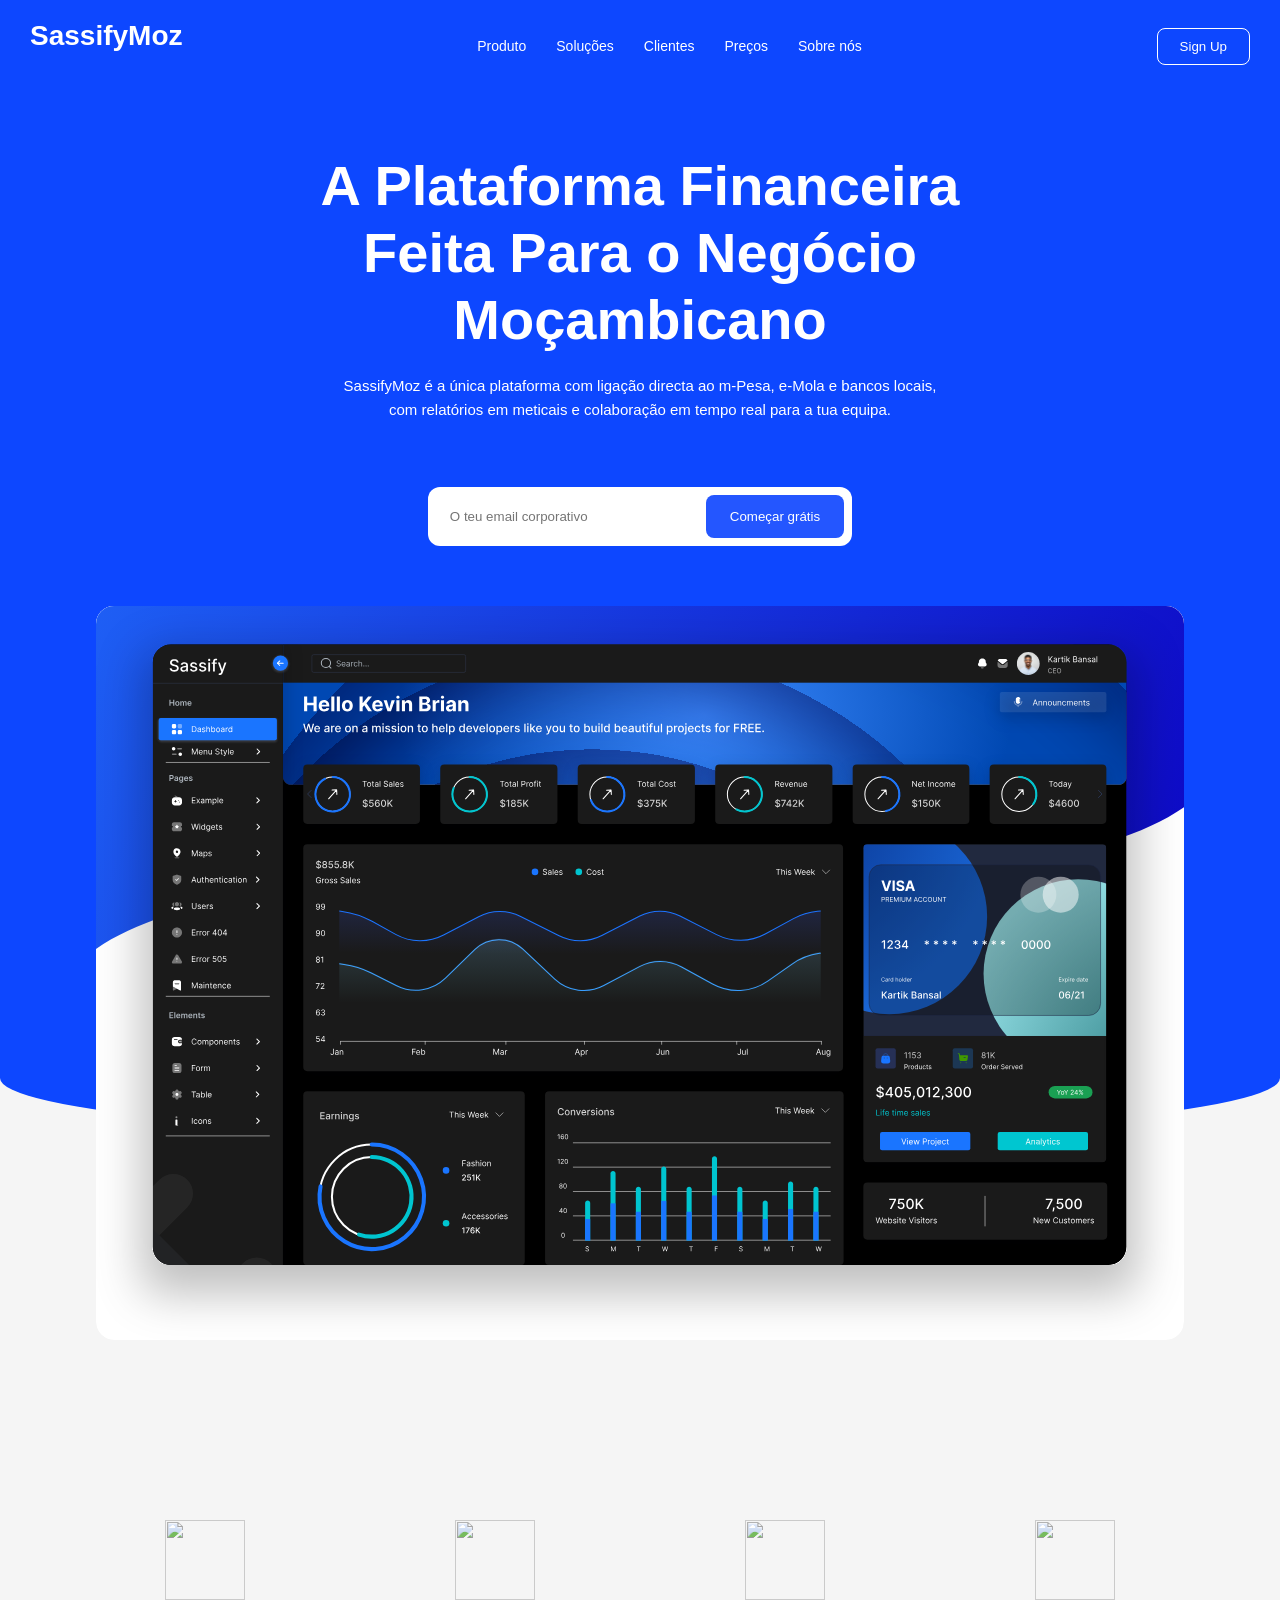
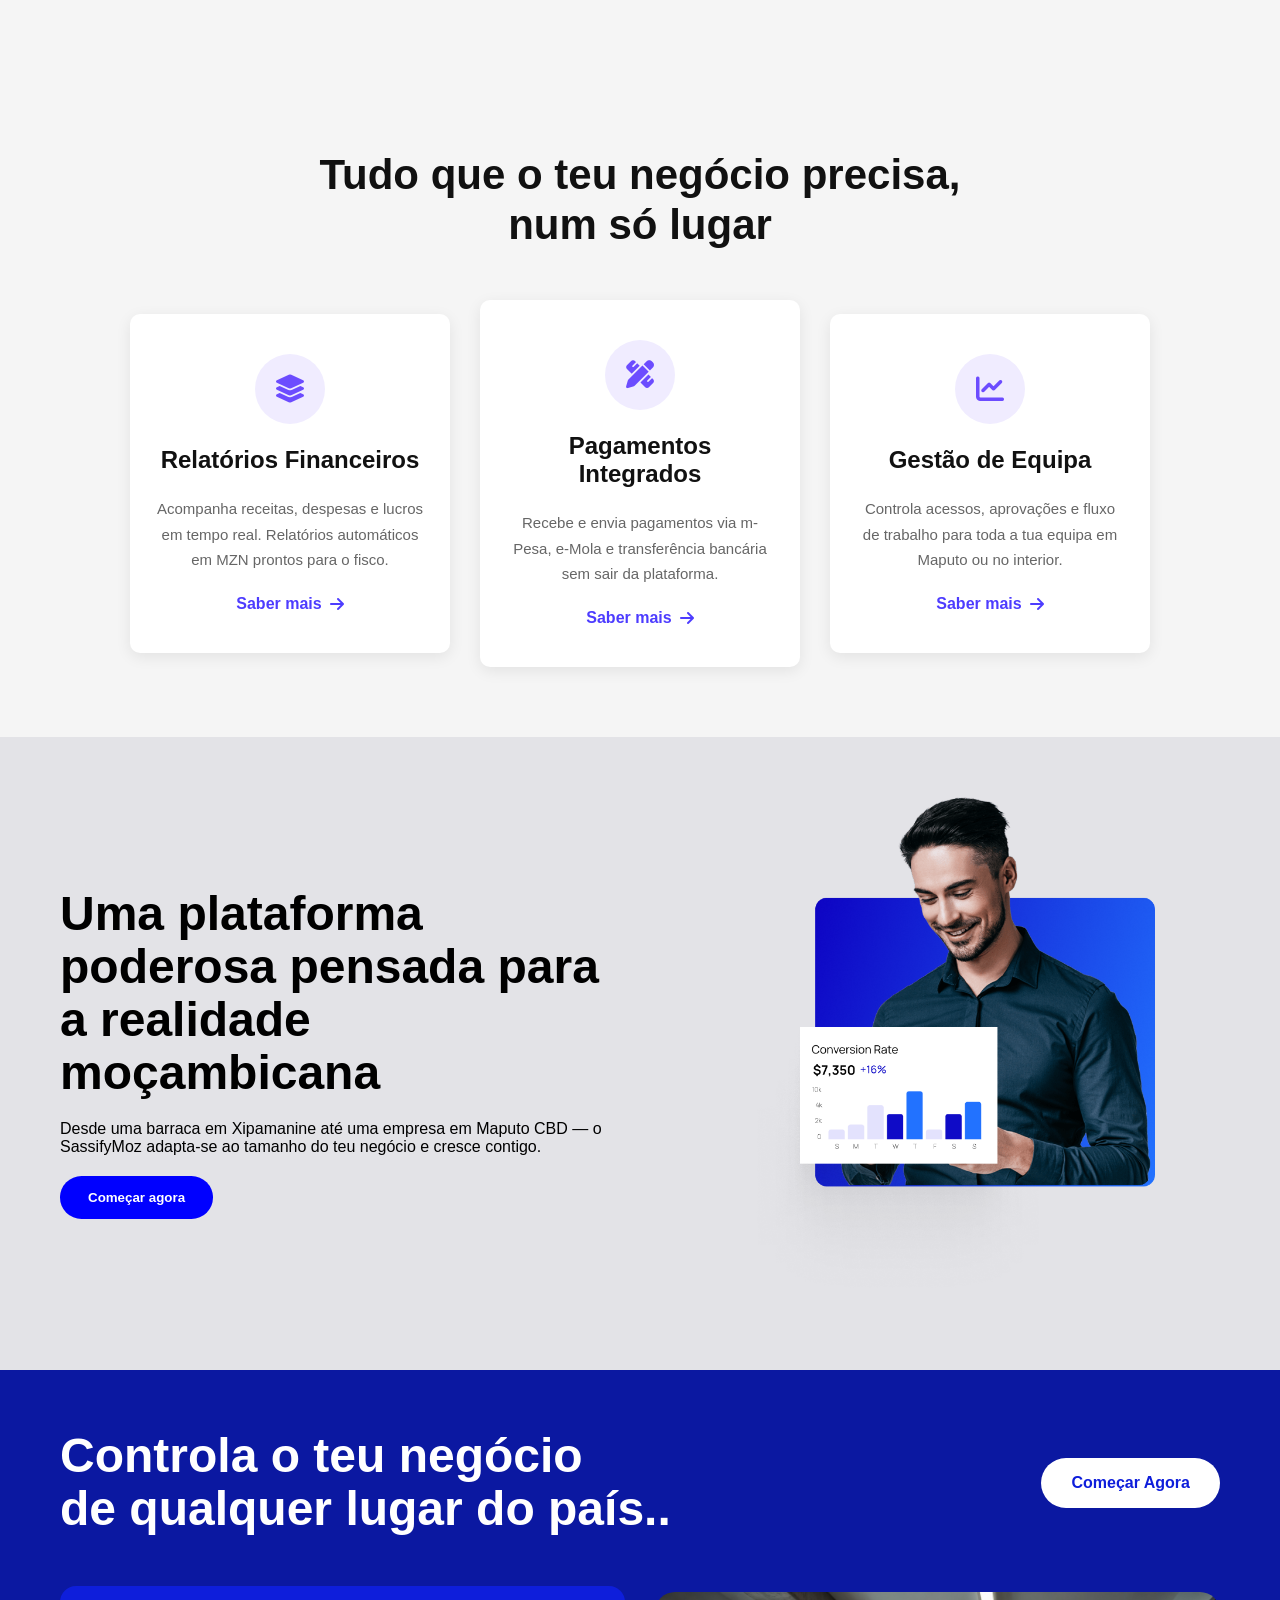
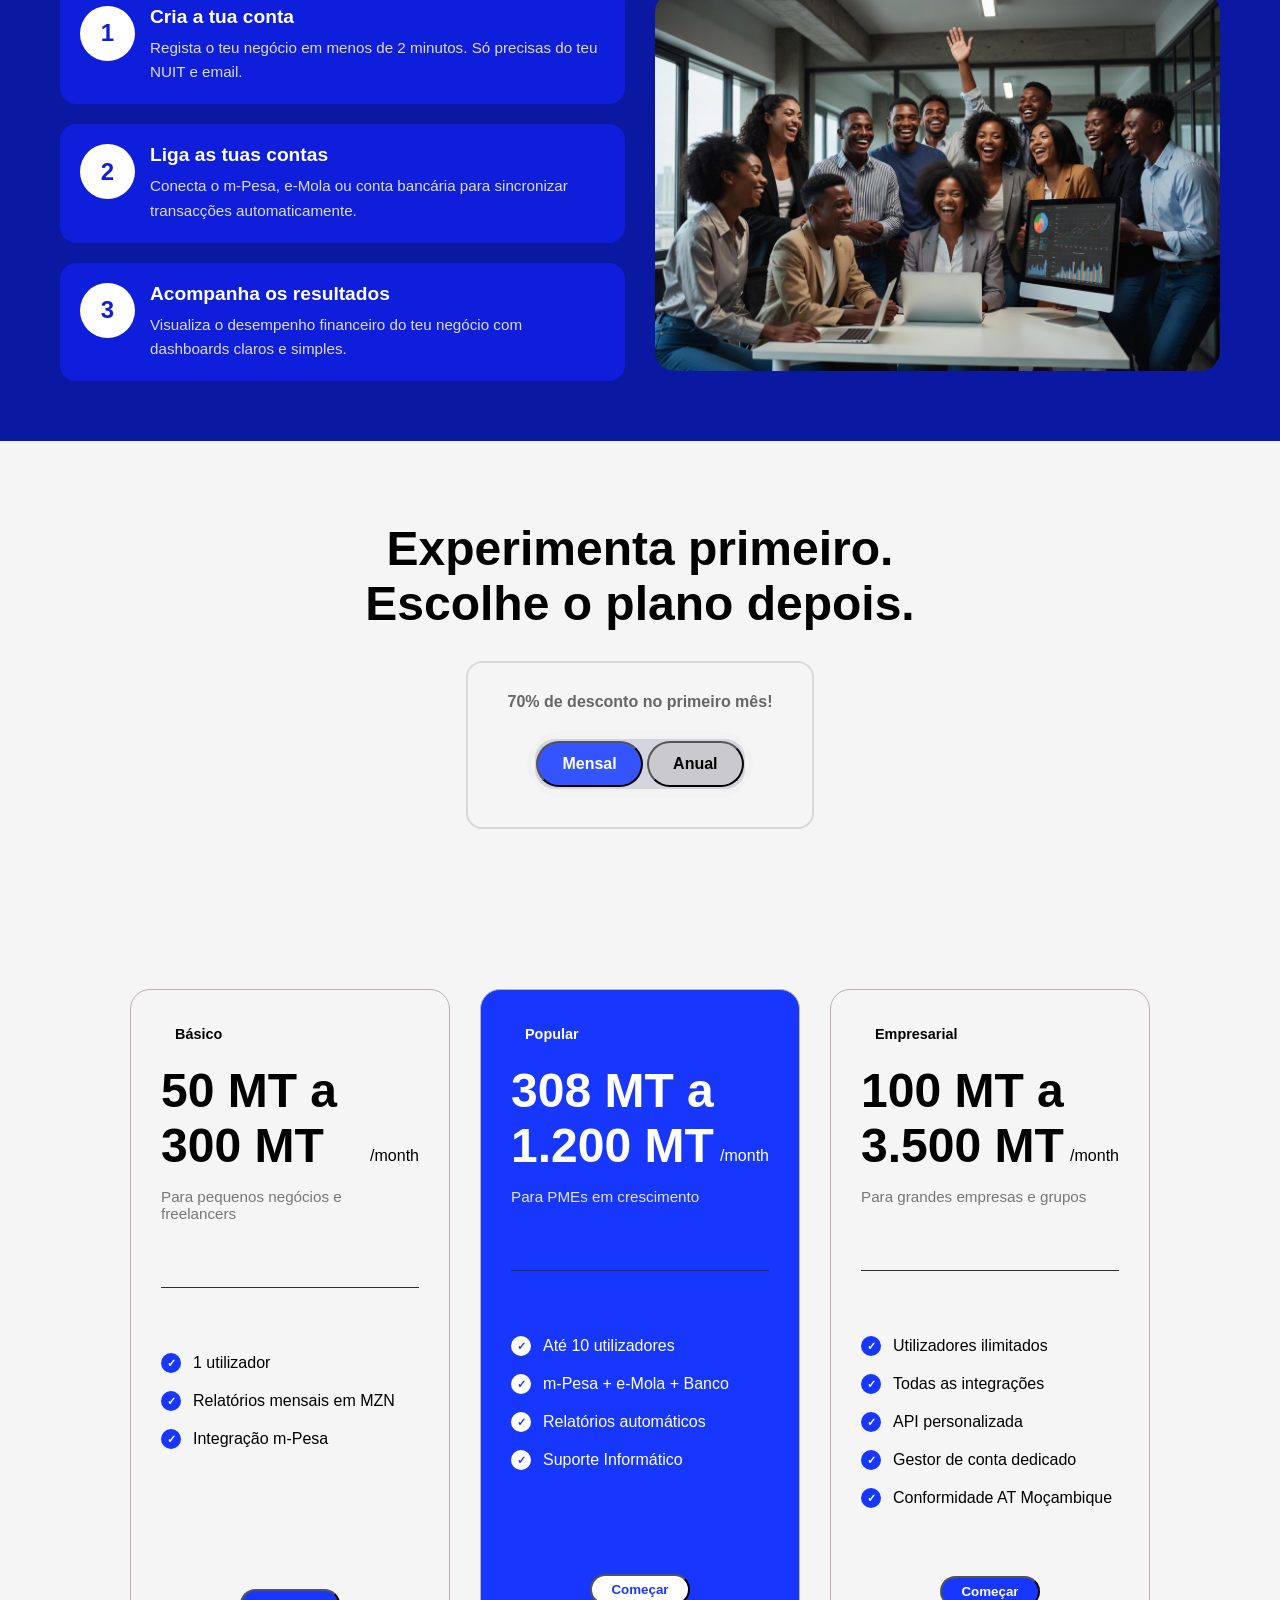
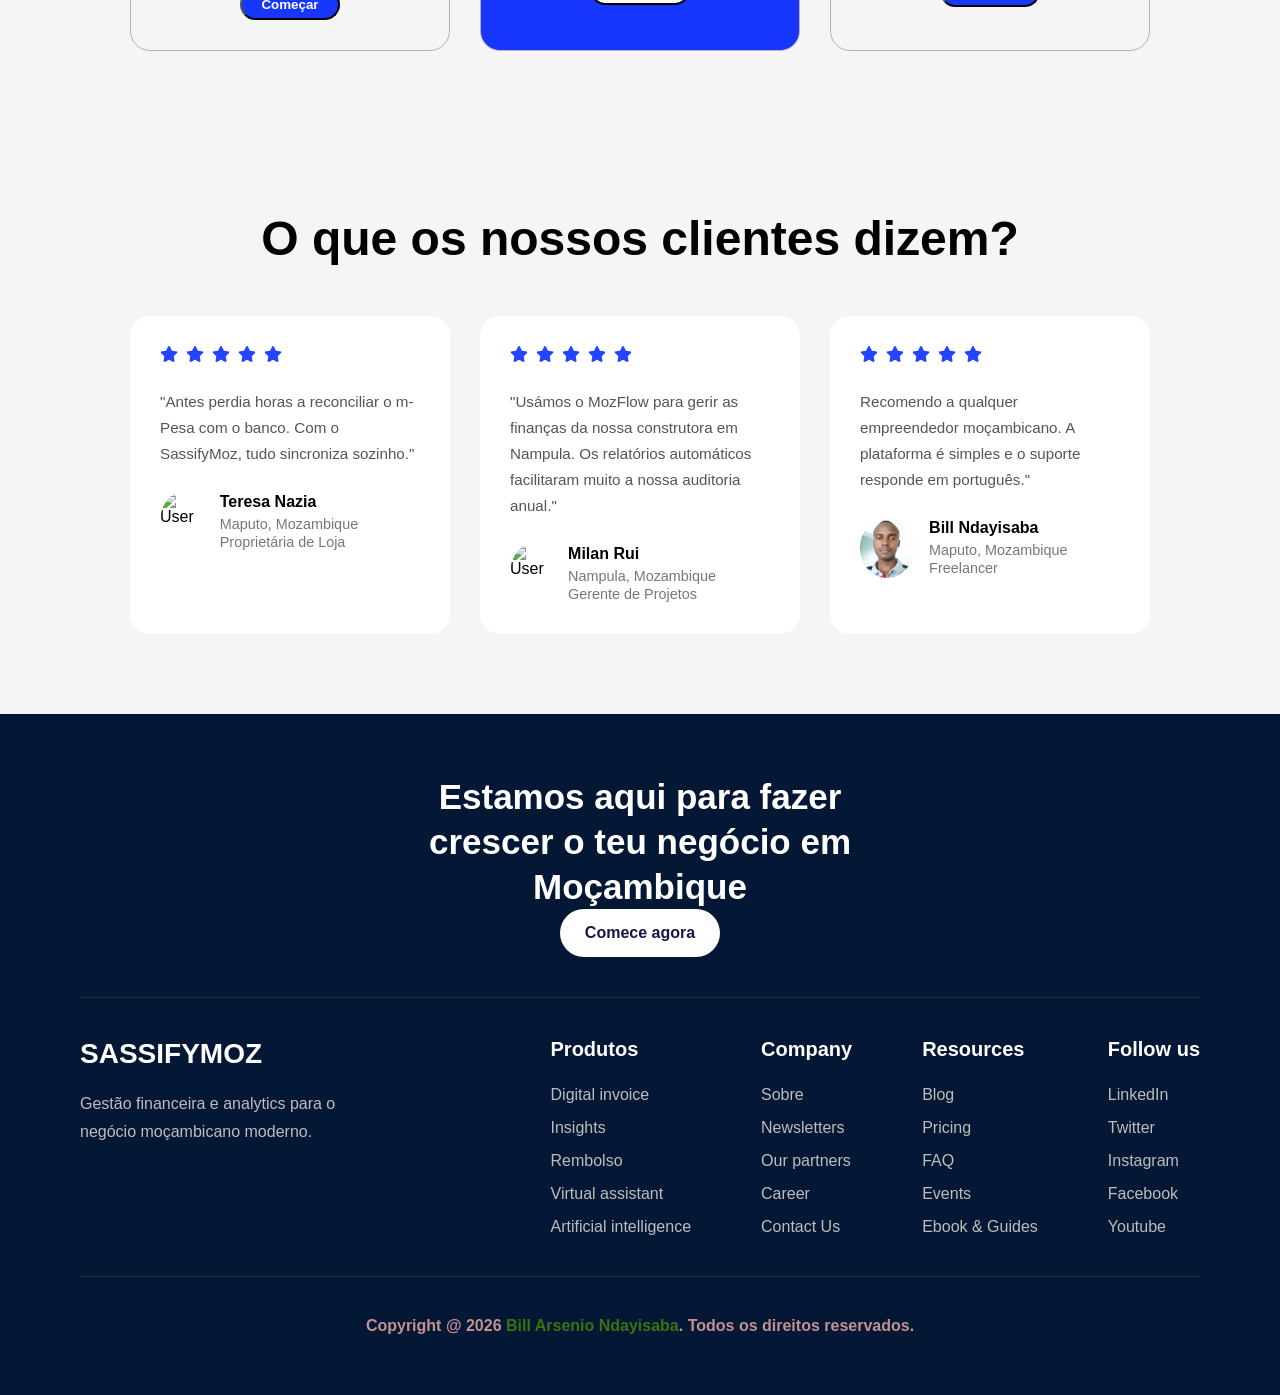
==== commit 14dbea9c: "imagem alterada" ====
--- a/index.html
+++ b/index.html
@@ -303,7 +303,7 @@
 
                 <!-- DIREITA -->
                 <div class="imageArea">
-                    <img src="../images/Rectangle-130.png"
+                    <img src="../images/et0c7.jpg"
                     alt="People working">
                 </div>
 
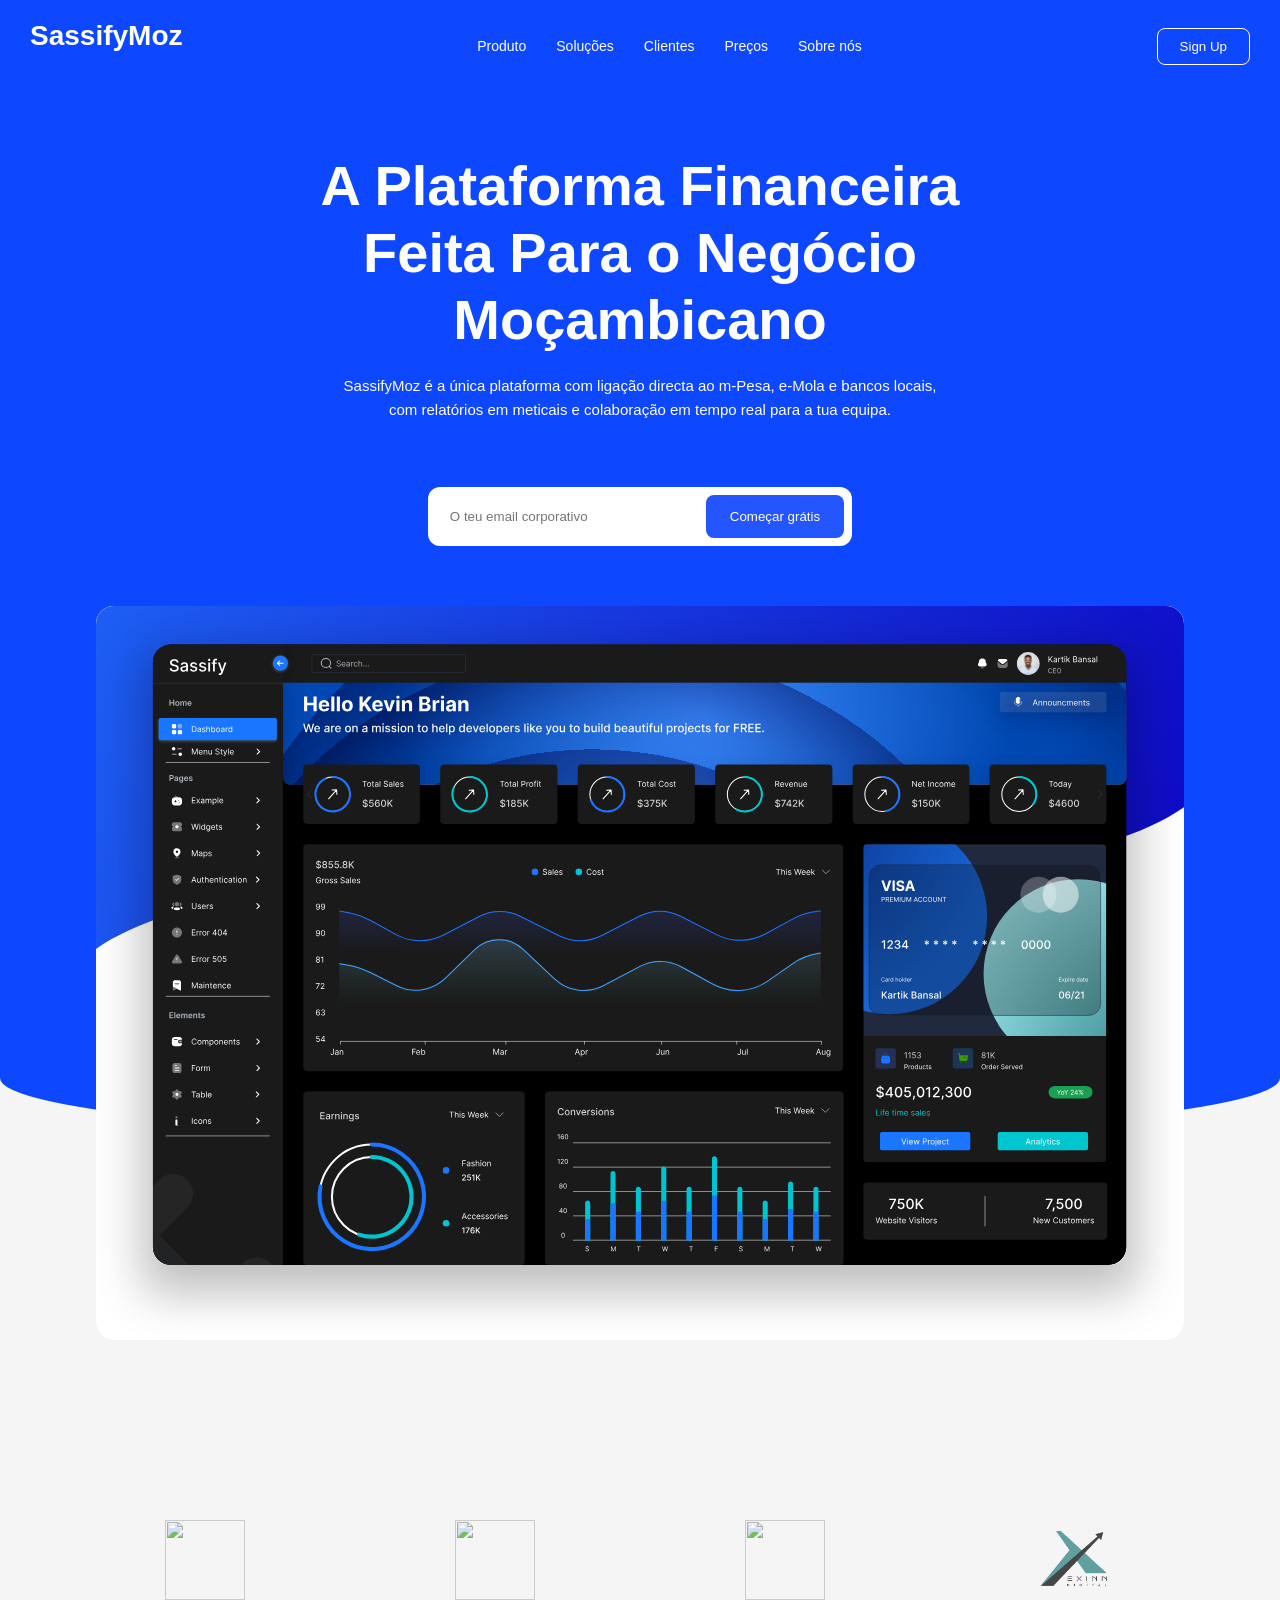
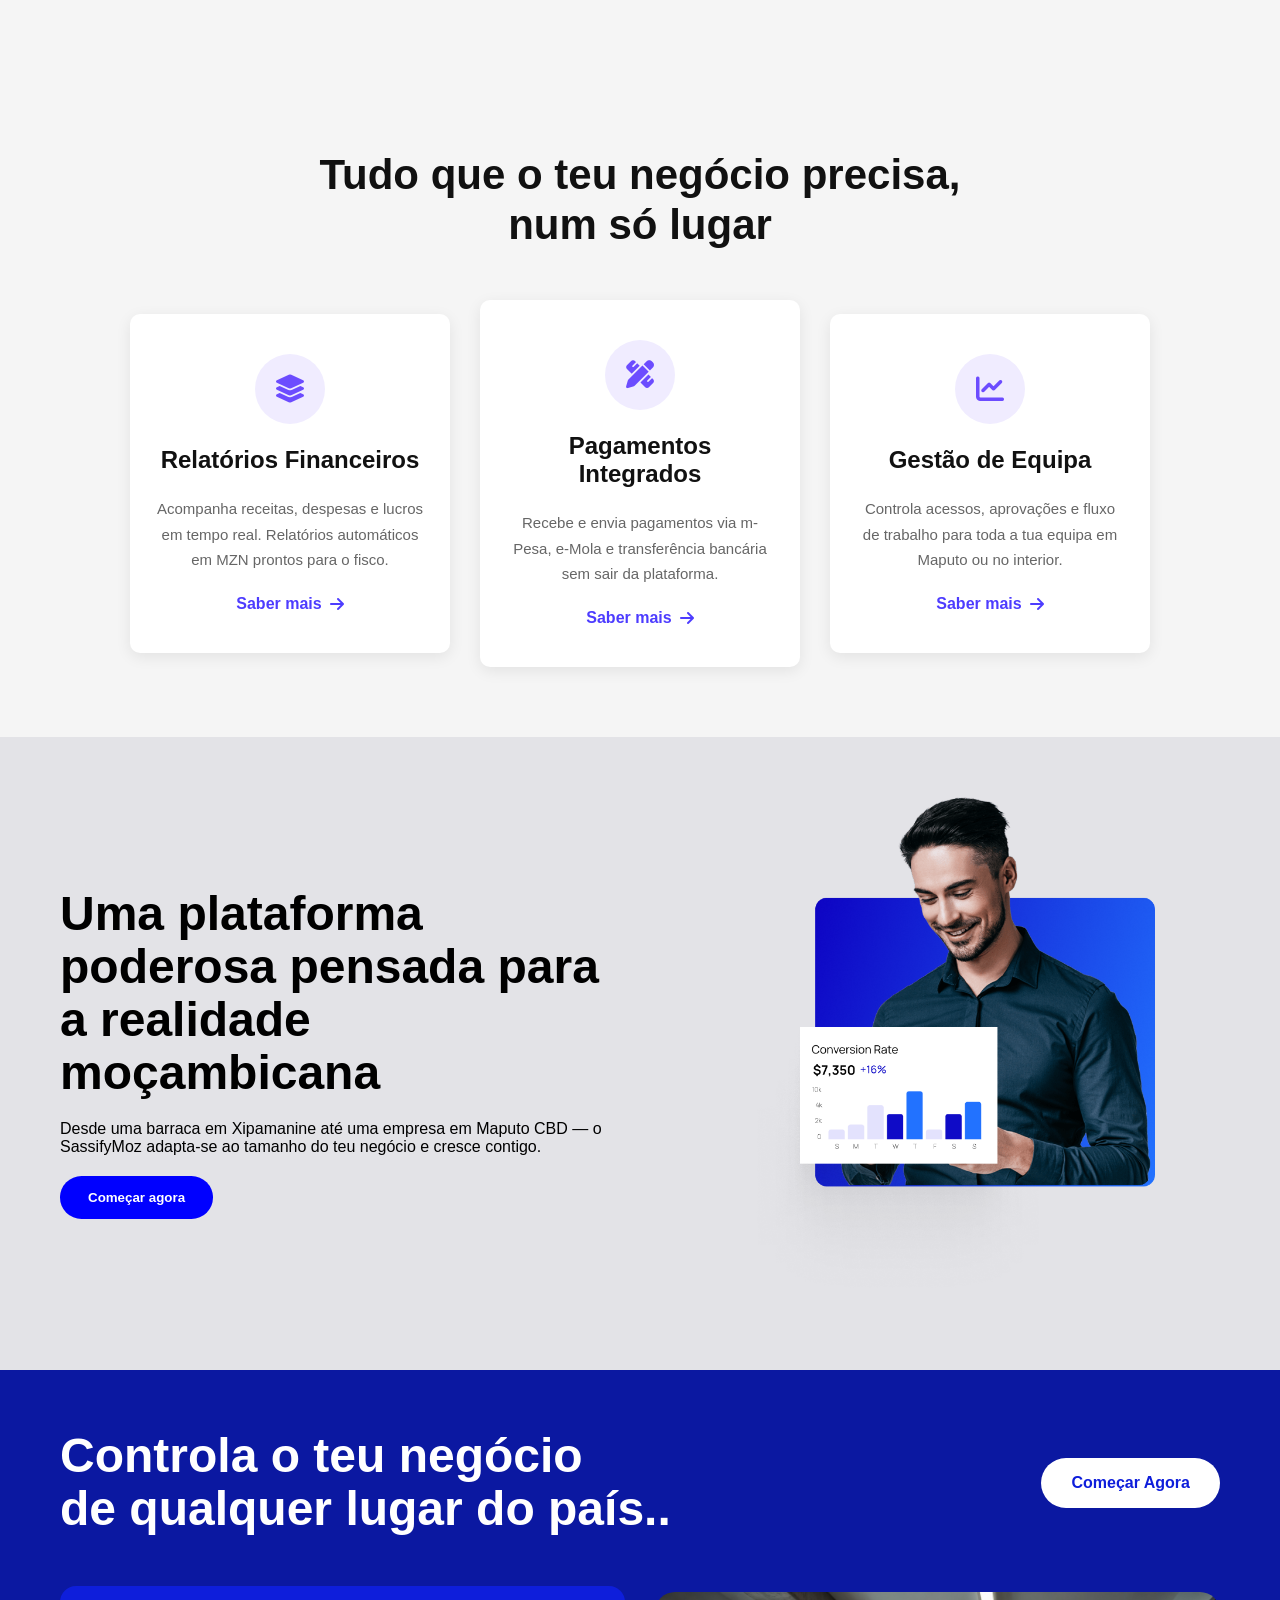
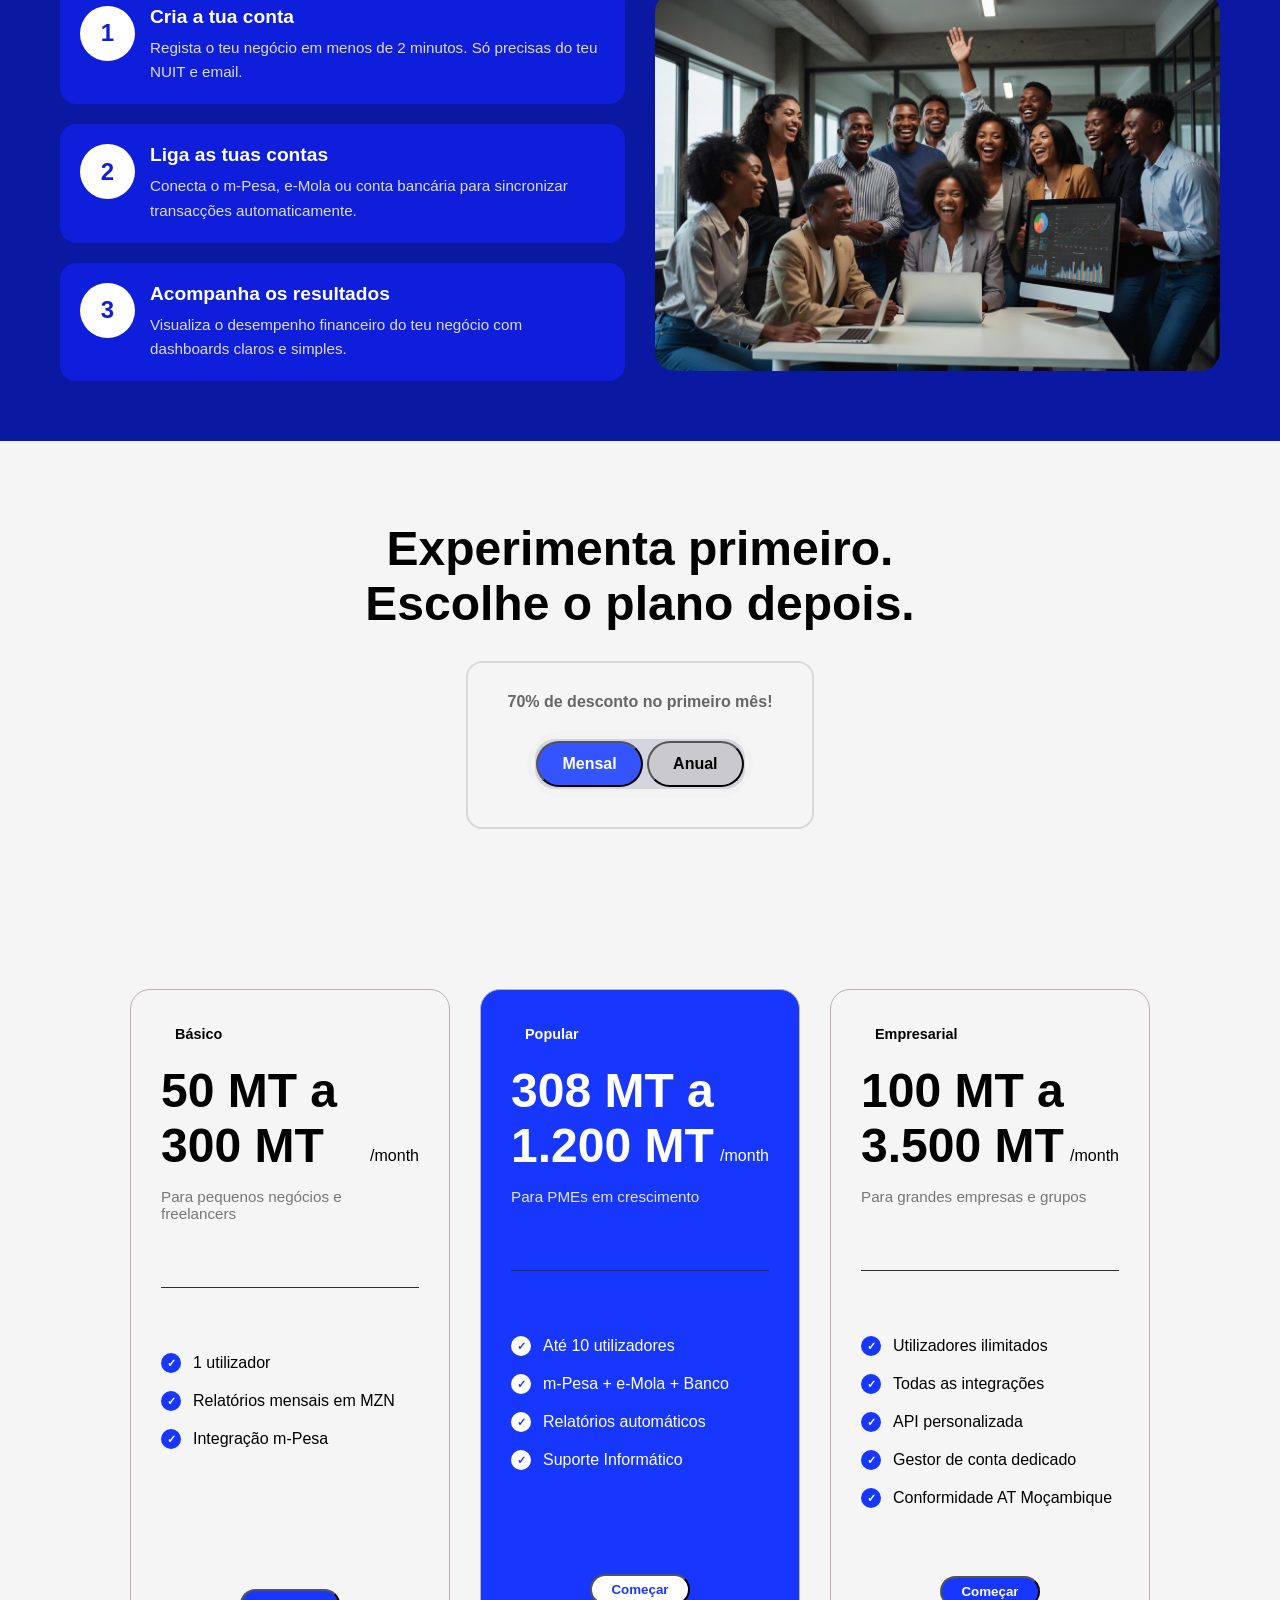
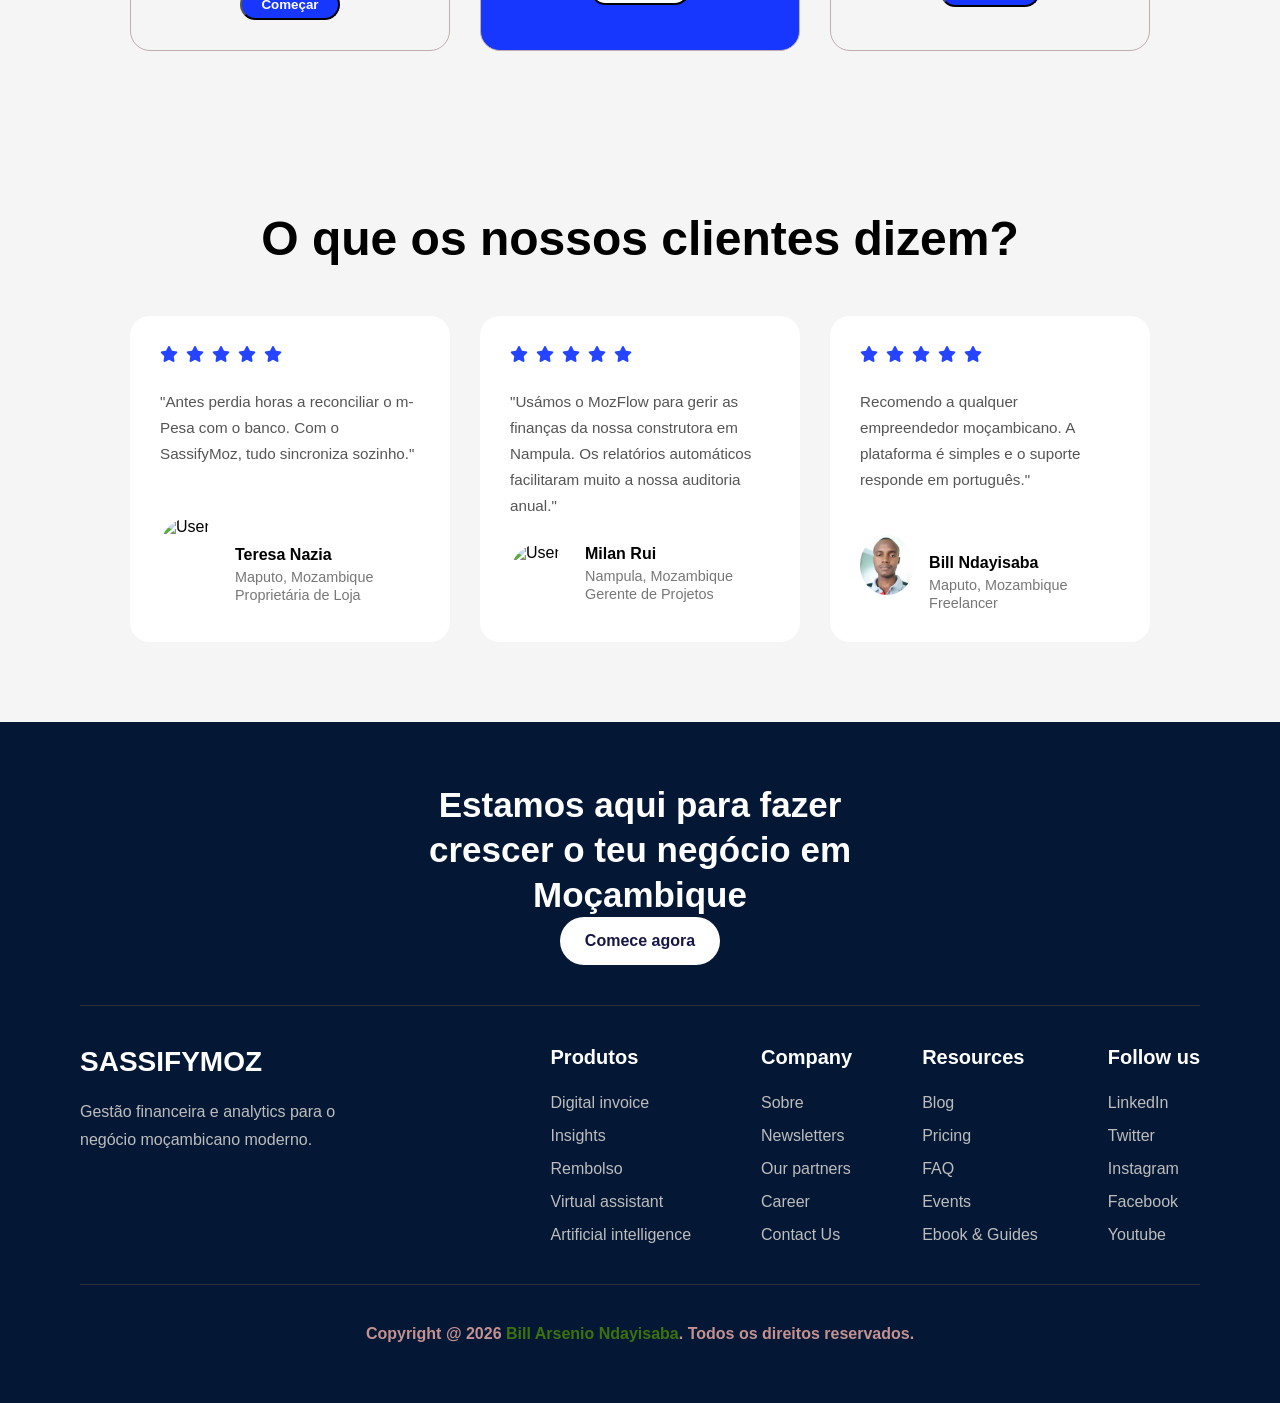
==== commit ae87a6fc: "k" ====
--- a/index.html
+++ b/index.html
@@ -107,10 +107,10 @@
             <!--plataformas integradas-->
         <div class="platIntegradas">
             <!--as imagens devem ser pequenas e estar na horizontal-->
-            <div>   <img src="https://tse1.mm.bing.net/th/id/OIP.MUeJPtKPCKpAcwgSWQT4pQHaGL?r=0&rs=1&pid=ImgDetMain&o=7&rm=3" alt=""></div>
-            <div> <img src="https://tse3.mm.bing.net/th/id/OIP._vs7jkF4dlytUCNDnKKGxQHaDF?r=0&rs=1&pid=ImgDetMain&o=7&rm=3" alt=""></div>
+            <div>   <img src="https://th.bing.com/th/id/OIP.uVD7fqCbDVS_ghugIM94mAHaFJ?r=0&o=7rm=3&rs=1&pid=ImgDetMain&o=7&rm=3" alt=""></div>
+            <div> <img src="https://th.bing.com/th/id/R.c53e1ae96b8bba68c8a00ffa2e64a9bc?rik=62QMJjZWvkdhoQ&riu=http%3a%2f%2fstaff.lam.co.mz%2fassets%2fimg%2flogopd.PNG&ehk=UmQ%2bbZWY%2b1SxjoEB1GA6iiBIrVJ%2boSxu%2bdiW37fsRkk%3d&risl=&pid=ImgRaw&r=0" alt=""></div>
             <div><img src="https://th.bing.com/th/id/OIP.F3jf0Qlb9XyOUH_8GbjdtwHaEL?w=318&h=180&c=7&r=0&o=7&pid=1.7&rm=3" alt=""></div>
-              <div>   <img src="https://tse2.mm.bing.net/th/id/OIP.osAxzPQcNvFj55HclFGHCAHaHa?r=0&rs=1&pid=ImgDetMain&o=7&rm=3" alt=""></div>
+              <div>   <img src="images/Group 427324956.png" alt=""></div>
         </div>
         </section>
 
@@ -590,11 +590,14 @@
             <div class="user">
 
                 <img src="https://tse1.mm.bing.net/th/id/OIP.3i4jV5btulq4aPN8K3hrygHaHW?r=0&rs=1&pid=ImgDetMain&o=7&rm=3"
-                alt="User">
+                alt="User"> 
 
                 <div>
+
+                    <br><br><br>
                     <h3>Teresa Nazia</h3>
-                    <span>Maputo, Mozambique</span>
+                    <span>Maputo, Mozambique</span><br>
+
                     <span>Proprietária de Loja</span>
                 </div>
 
@@ -634,7 +637,7 @@
 
                 <div>
                     <h3>Milan  Rui</h3>
-                    <span>Nampula, Mozambique</span>
+                    <span>Nampula, Mozambique</span><br>
                     <span>Gerente de Projetos</span>
                 </div>
 
@@ -673,6 +676,7 @@
                 alt="User">
 
                 <div>
+                    <br><br>
                     <h3>Bill Ndayisaba</h3>
                     <span>Maputo, Mozambique</span>
                     <span>Freelancer</span>
--- a/estilos/saa.css
+++ b/estilos/saa.css
@@ -160,11 +160,11 @@
 }
 
 .campoEmail:hover{
-    background: #9e9ebd;
+    background: #256dd8;
 
     transform: translateY(-8px) scale(1.02);
 
-    box-shadow: 0 10px 25px rgba(122, 18, 18, 0.2);
+    box-shadow: 0 10px 25px rgba(150, 64, 64, 0.2);
 
     cursor: pointer;
 }
@@ -392,7 +392,7 @@
 }
 
 .servico:hover{
-    background: #d4d4da;
+    background: #581f40;
 
     transform: translateY(-8px) scale(1.02);
 
@@ -1247,7 +1247,7 @@
 .cardB:hover,
 .cardC:hover{
     
-    background: #807fa0;
+    background: #6a7477;
 
     transform: translateY(-8px) scale(1.02);
 
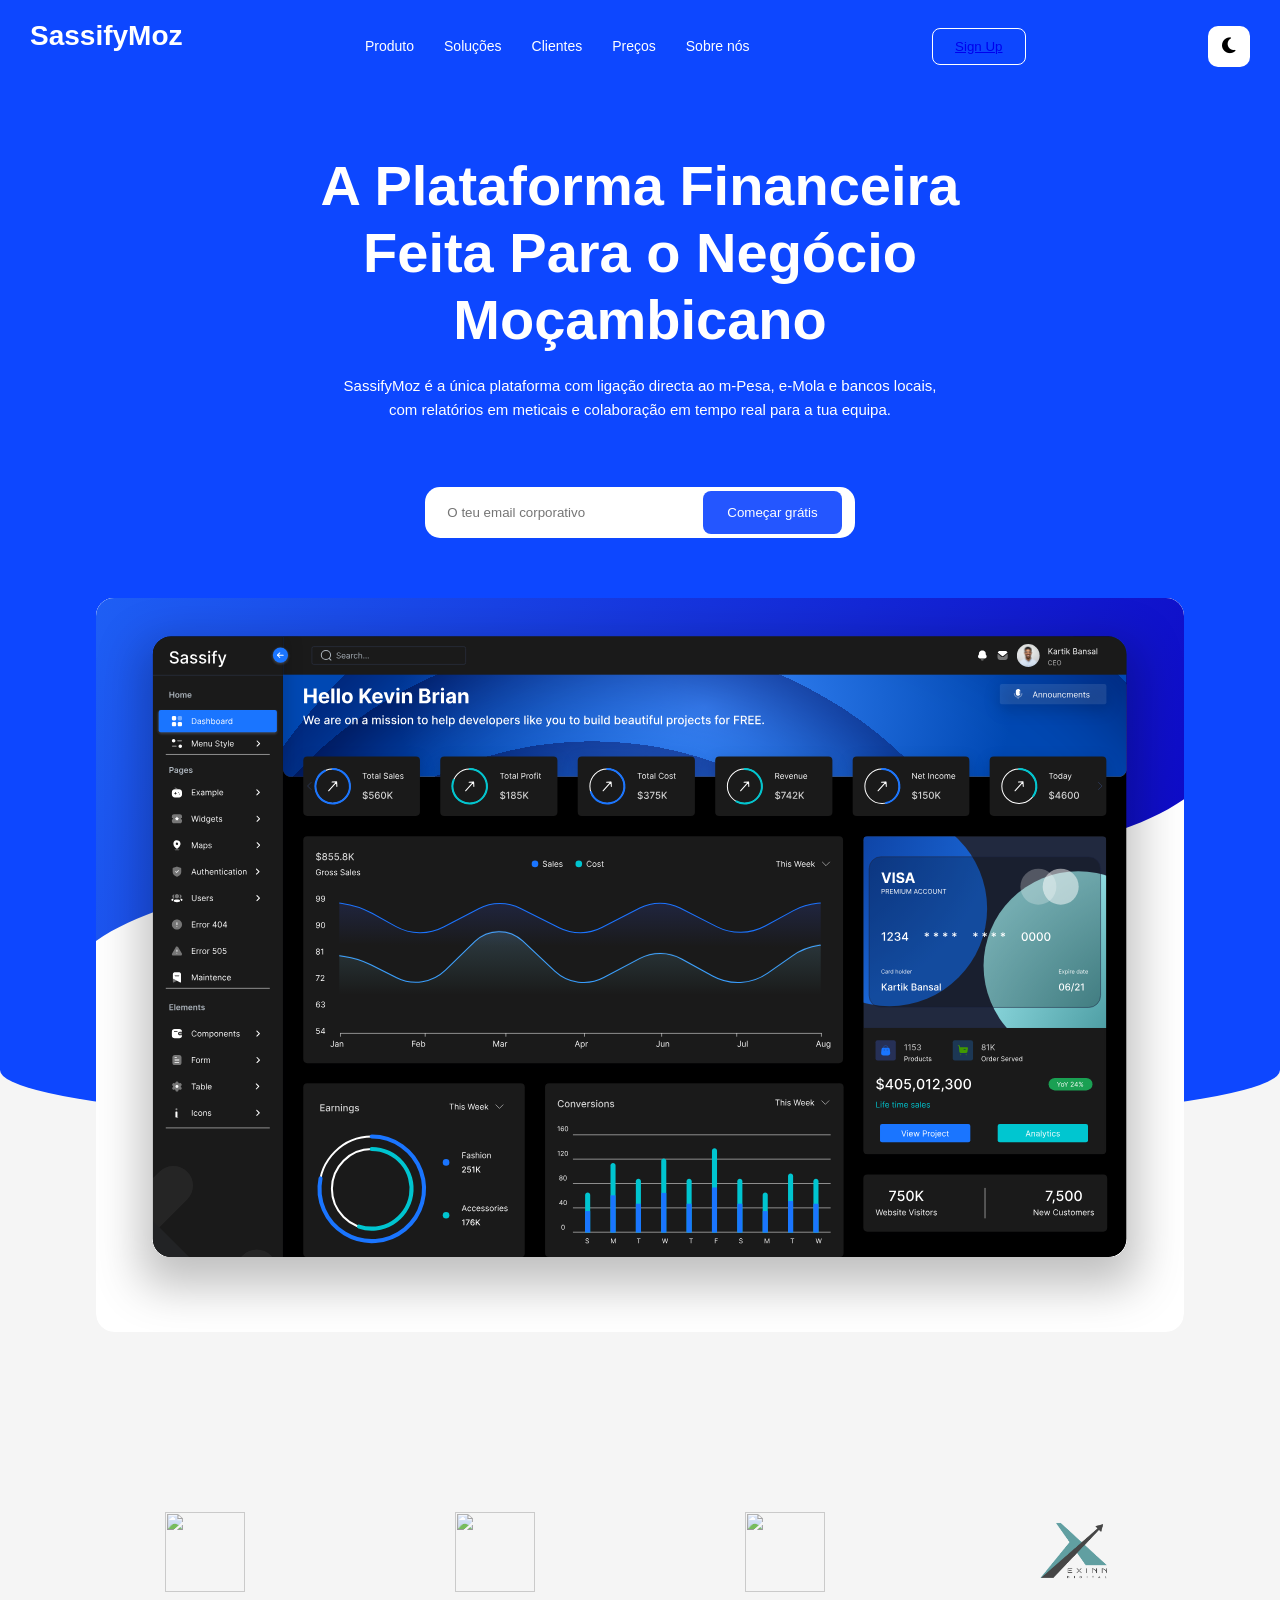
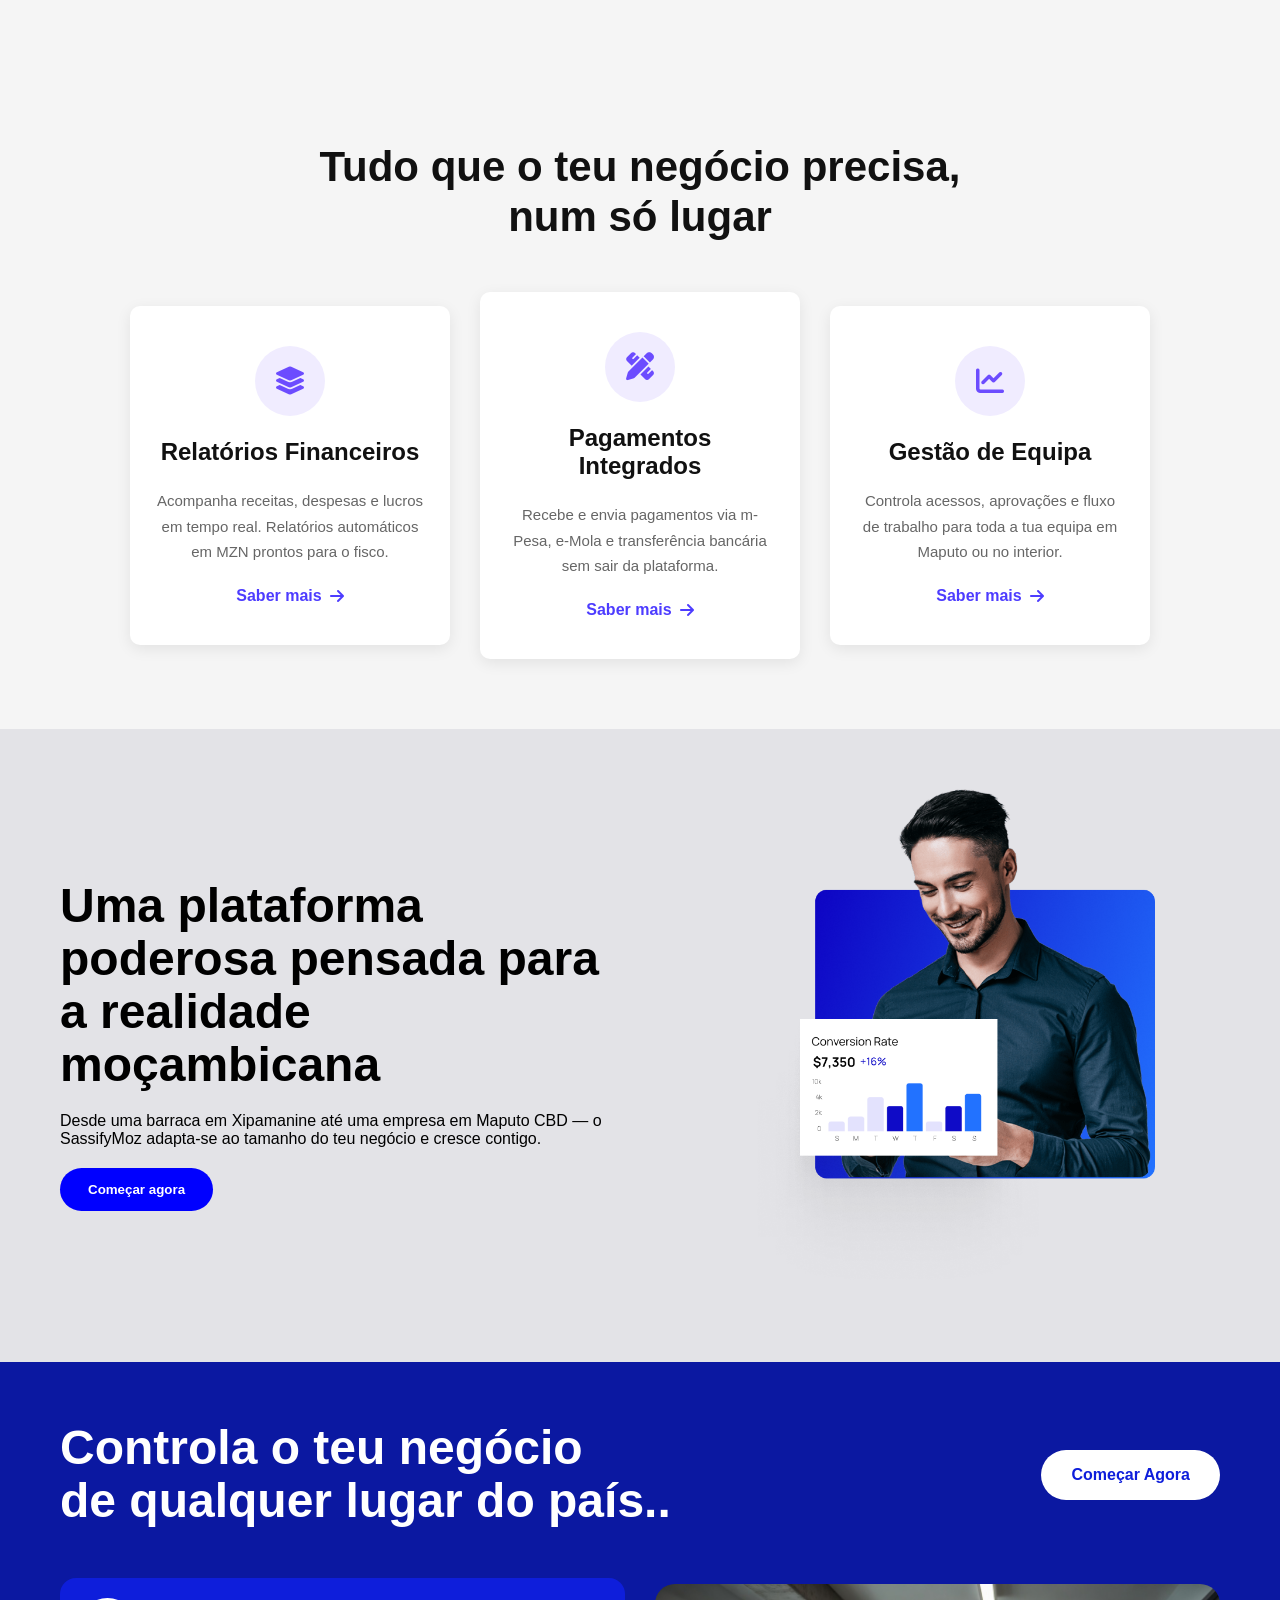
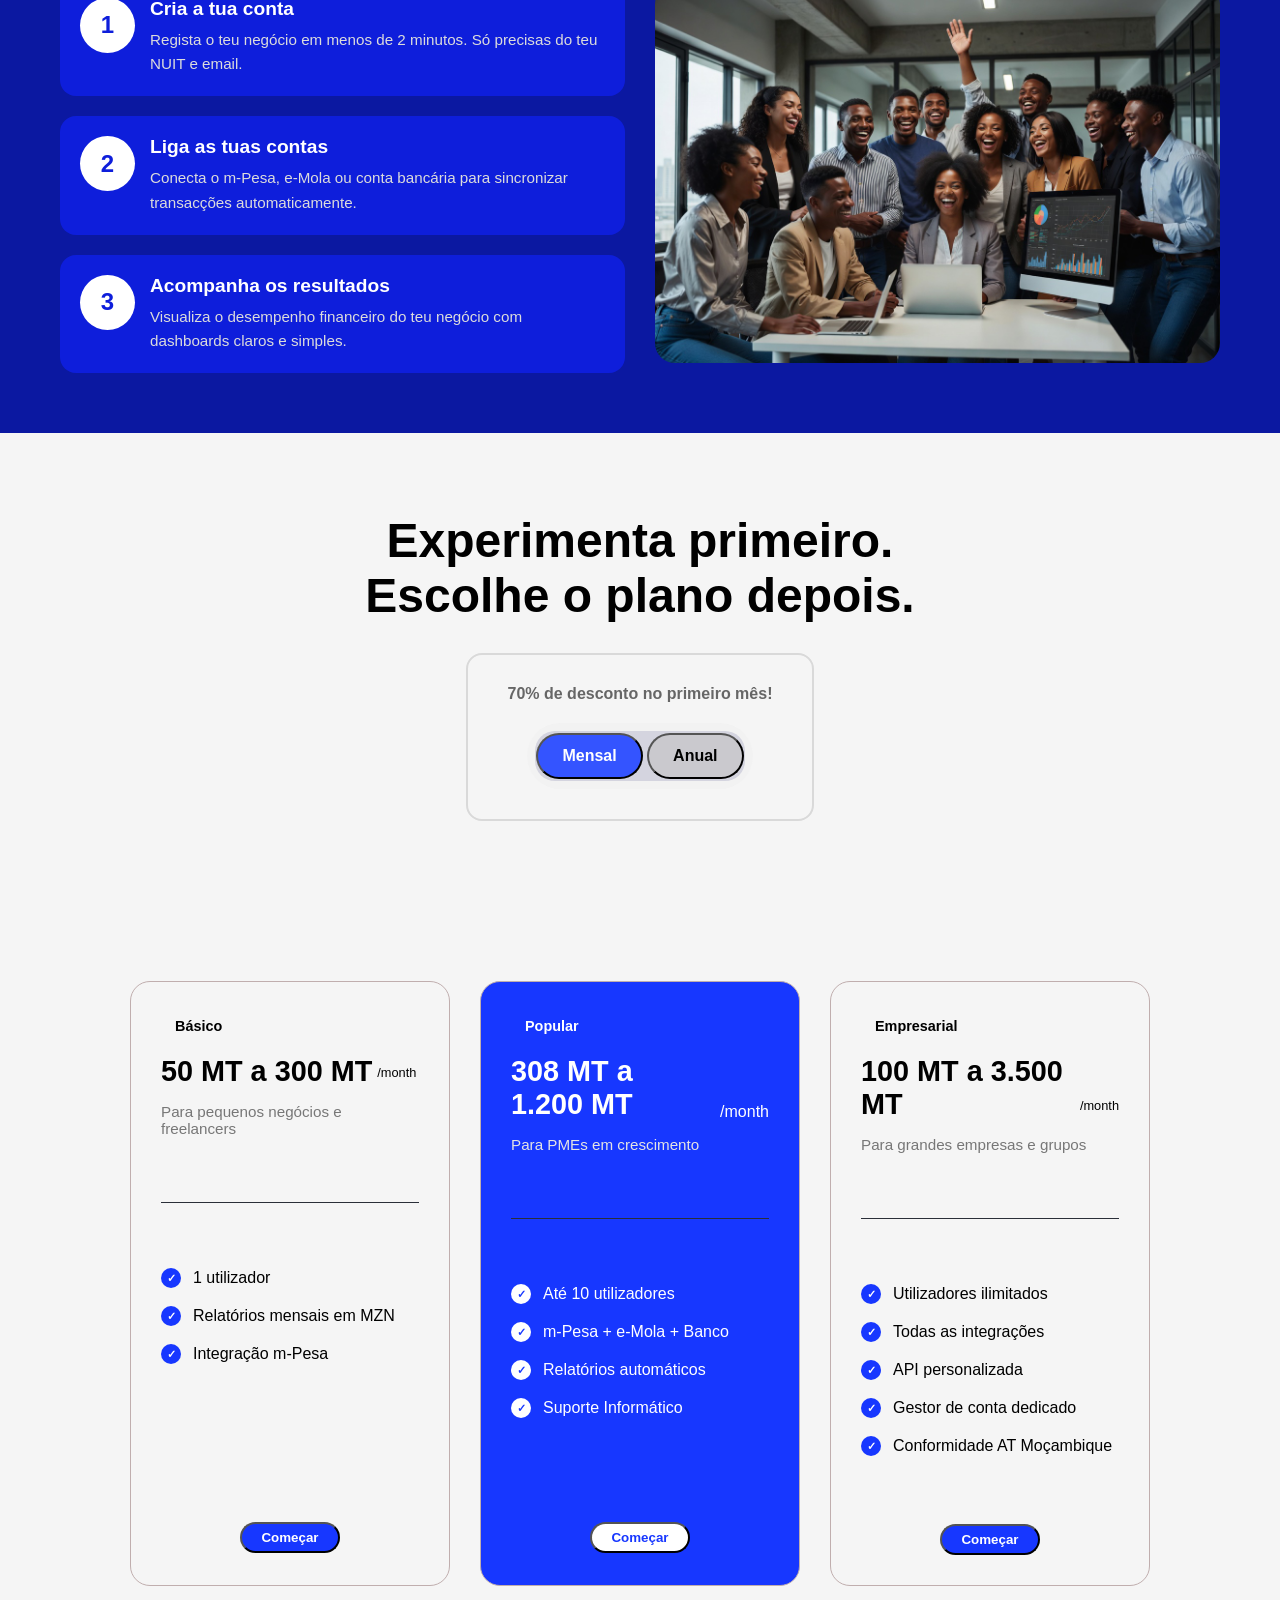
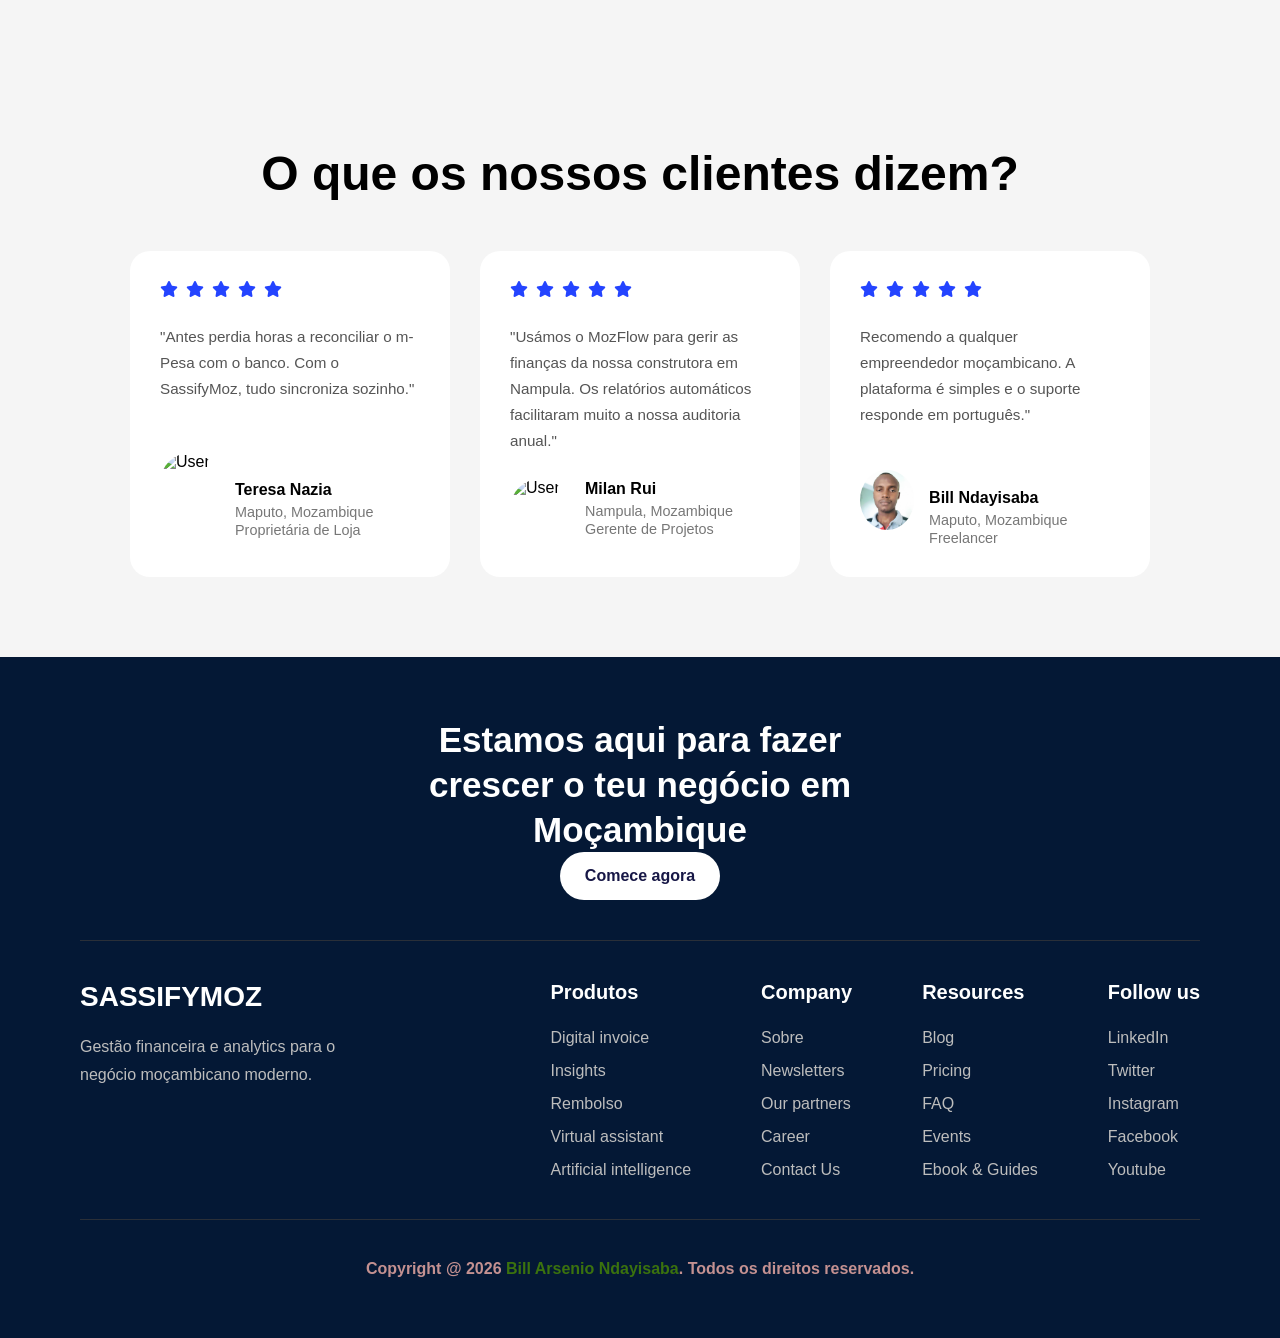
==== commit e605cf0e: "adicionado DOM e local Storage" ====
--- a/index.html
+++ b/index.html
@@ -37,8 +37,10 @@
 
             <!-- Botão -->
             <div class="sign">
-                <button>Sign Up</button>
-            </div>
+    <button id="signBtn"><a href="telaSign.html">Sign Up</a></button>
+    </div>
+
+            <button id="themeBtn"><span><i class="fa-solid fa-moon"></i></span></button>
 
         </div>
 
@@ -86,9 +88,14 @@
                         Começar grátis
                     </button>
                 </div>
-
-            </div>
-
+                <br>
+
+               <br> </div><br>
+            <div><p id="msg"></p></div>
+
+                
+
+            
         </section>
 
 
@@ -340,10 +347,10 @@
 
             
             <div class="botaoN">
-                <button class="active">
+                <button class="active"  id="mensalBtn">
                     Mensal
                 </button>
-                <button class="botao2">
+                <button class="botao2" id="anualBtn">
                     Anual
                 </button>
             </div>
@@ -373,7 +380,7 @@
                Básico
             </div>
 
-            <div class="price">
+            <div class="price"  id="precoBasico">
                 <h2>50 MT a 300 MT</h2>
                 <span>/month</span>
             </div>
@@ -407,6 +414,7 @@
 
         </div>
         <br><br> <br><br><br>
+        <br>
 
         <div class="areaButton">
             <button>
@@ -428,9 +436,9 @@
                 Popular
             </div>
 
-            <div class="price">
+            <div class="price"   id="precoPopular">
                 <h2>308 MT a 1.200 MT</h2>
-                <span>/month</span>
+                <span></span>/month</span>
             </div>
 
             <div class="planText">
@@ -491,7 +499,7 @@
                Empresarial
             </div>
 
-            <div class="price">
+            <div class="price"   id="precoEmpresa">
                 <h2>100 MT a 3.500 MT</h2>
                 <span>/month</span>
             </div>
@@ -795,5 +803,8 @@
 
     </footer>
 
+
+
+<script src="script.js"></script>
 </body>
 </html>
--- a/estilos/saa.css
+++ b/estilos/saa.css
@@ -88,6 +88,36 @@
     cursor: pointer;
 }
 
+#themeBtn{
+    padding: 10px 14px;
+
+    border: none;
+    border-radius: 10px;
+
+    cursor: pointer;
+
+    font-size: 18px;
+
+    background: white;
+}
+
+/* DARK MODE */
+
+.darkMode{
+    background-color: #121212;
+    color: white;
+}
+
+.darkMode .servico,
+.darkMode .card,
+.darkMode .cardA,
+.darkMode .cardB,
+.darkMode .cardC{
+    background: #1e1e1e;
+    color: white;
+}
+
+
 
 
 /* HERO */
@@ -146,13 +176,16 @@
 /* CAMPO EMAIL */
 
 .campoEmail{
-    width: fit-content;
+   
+    
 
     background: white;
-
-    padding: 8px;
-
-    border-radius: 12px;
+    
+     padding: 4px 8px;  /
+    padding-left: 4px;
+    padding-right: 3px;
+
+    border-radius: 15px;
 
     display: flex;
     align-items: center;
@@ -1010,12 +1043,12 @@
 }
 
 .price h2{
-    font-size: 3rem;
+    font-size: 1.8rem;
     font-weight: bold;
 }
 
 .price span{
-    font-size: 1rem;
+    font-size: 0.8rem;
     margin-bottom: 8px;
 }
 
@@ -1247,7 +1280,7 @@
 .cardB:hover,
 .cardC:hover{
     
-    background: #6a7477;
+    background: #a8b0b3;
 
     transform: translateY(-8px) scale(1.02);
 
@@ -1521,4 +1554,29 @@
         padding: 40px 30px;
     }
 
-}+}
+
+
+
+
+.modal {
+    display: none;
+    position: fixed;
+    top: 0;
+    left: 0;
+    width: 100%;
+    height: 100%;
+    background: rgba(156, 153, 153, 0.6);
+    justify-content: center;
+    align-items: center;
+}
+
+.modalContent {
+    background: white;
+    padding: 20px;
+    border-radius: 10px;
+    width: 300px;
+}
+
+
+
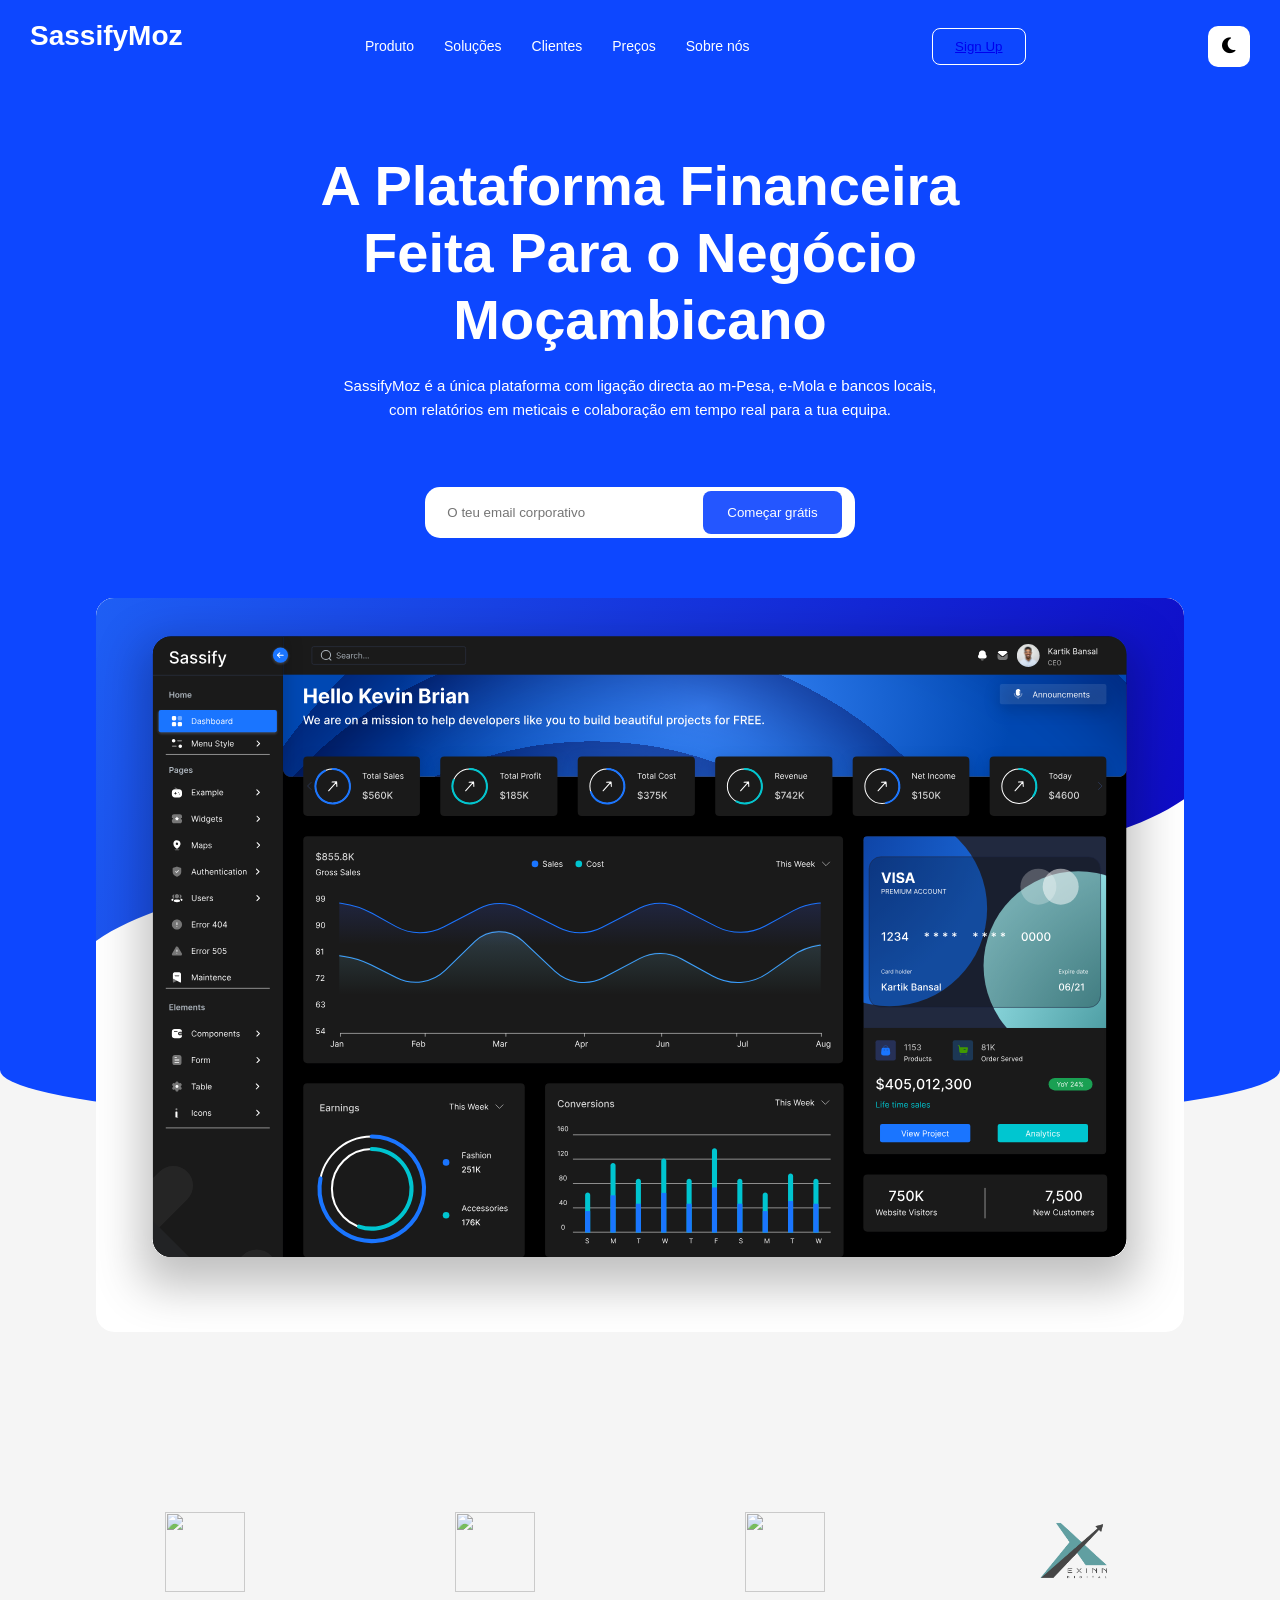
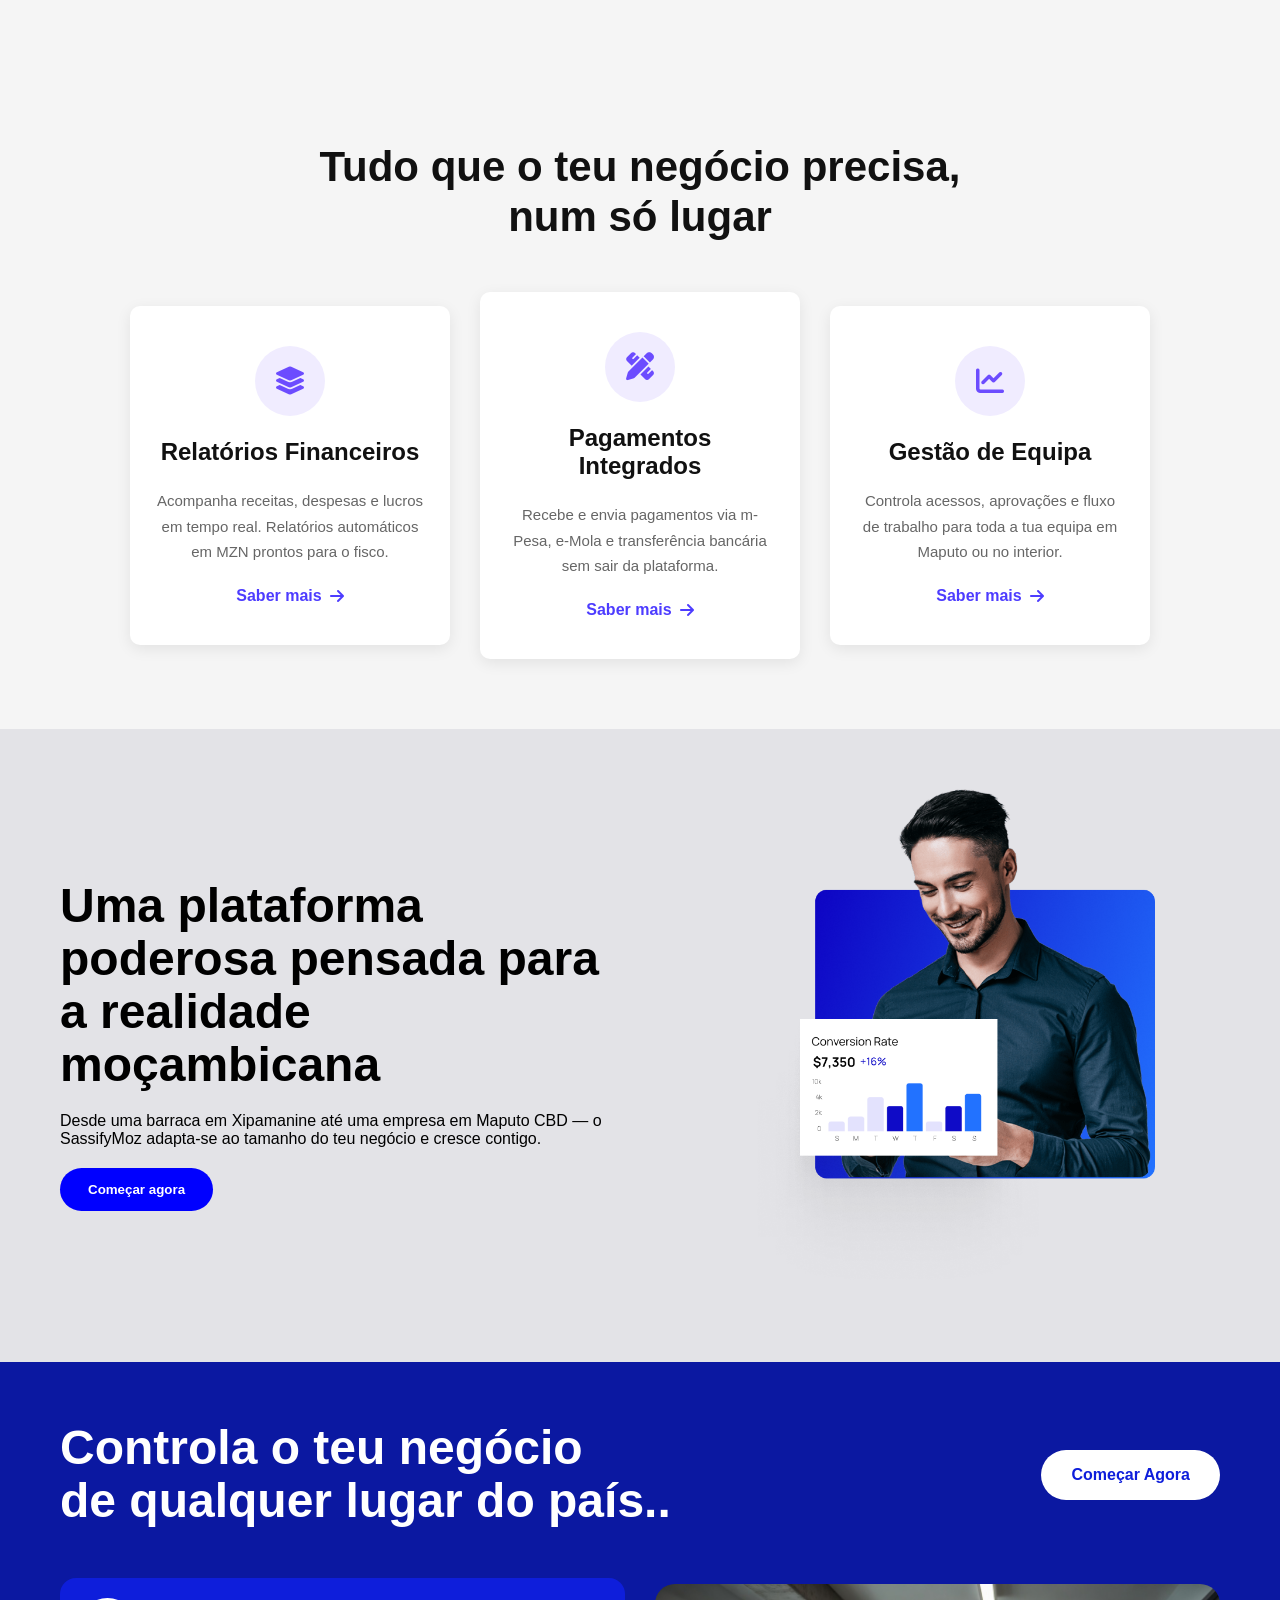
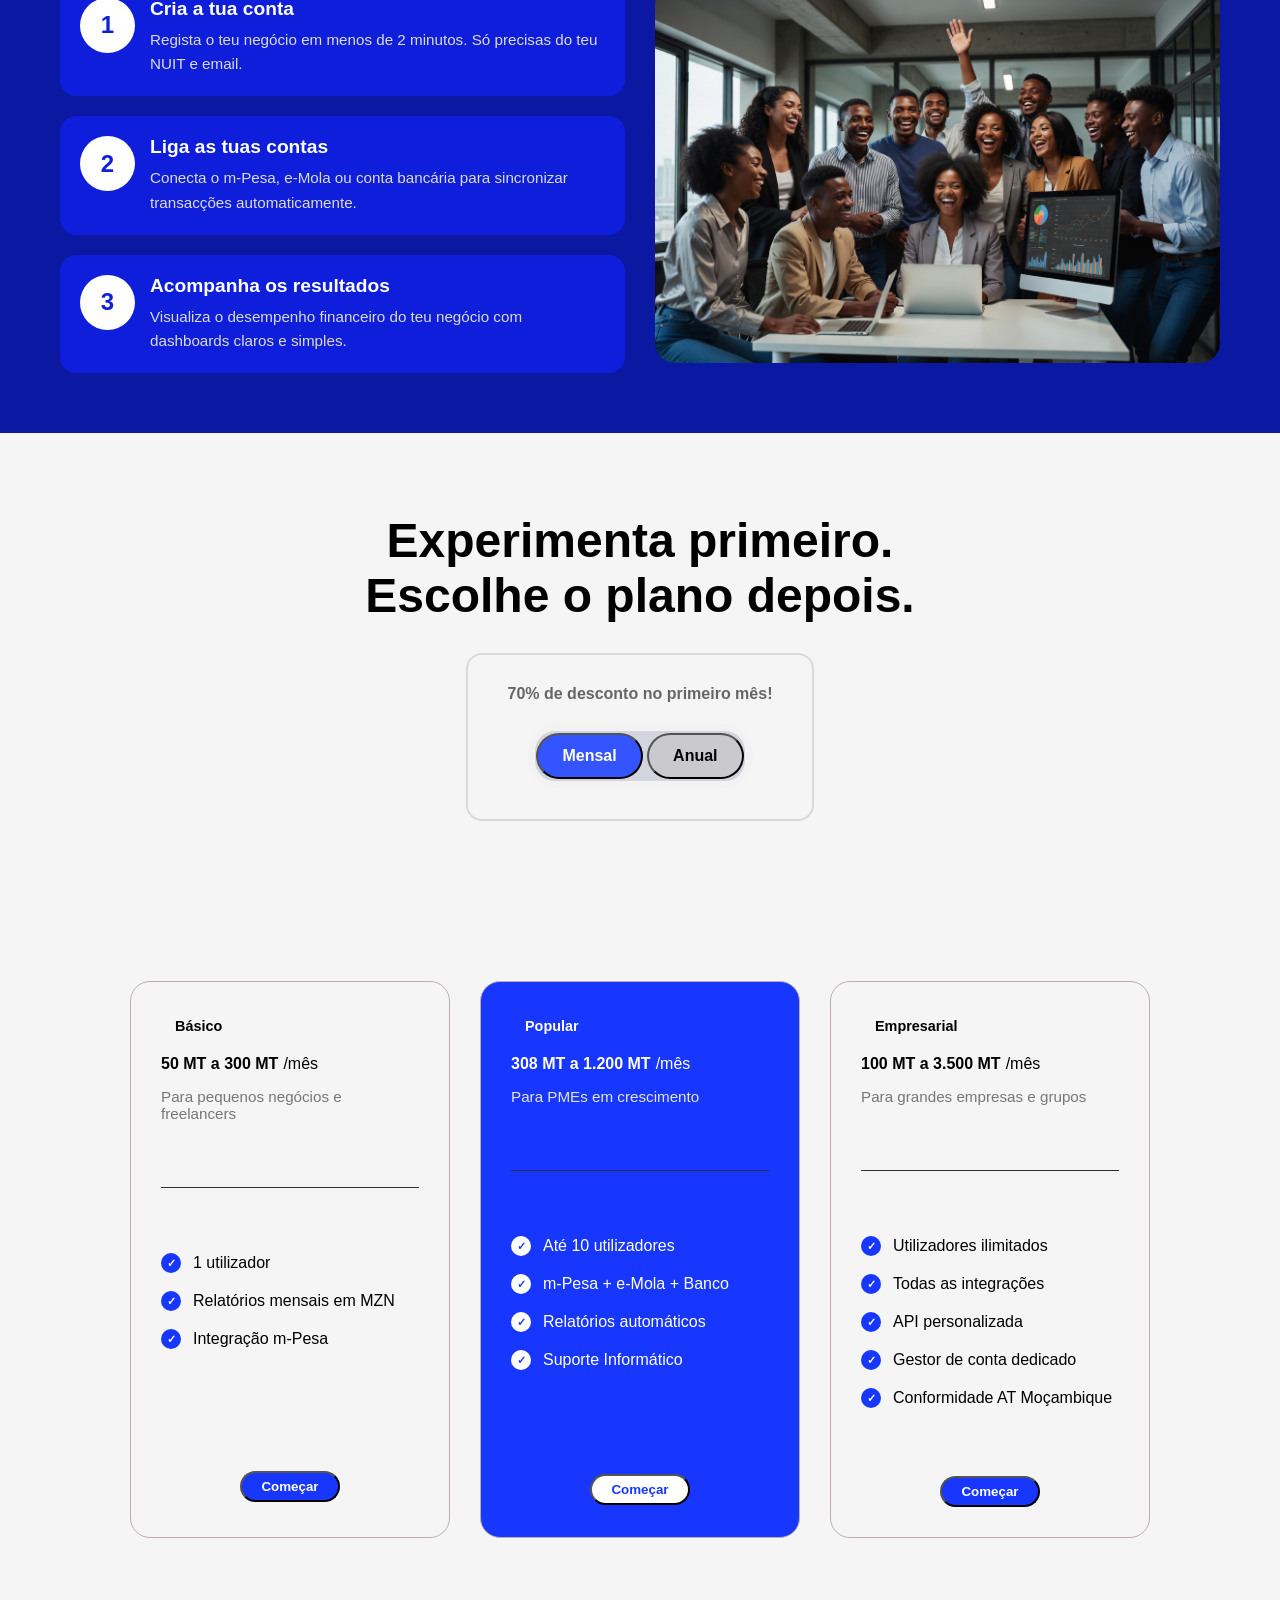
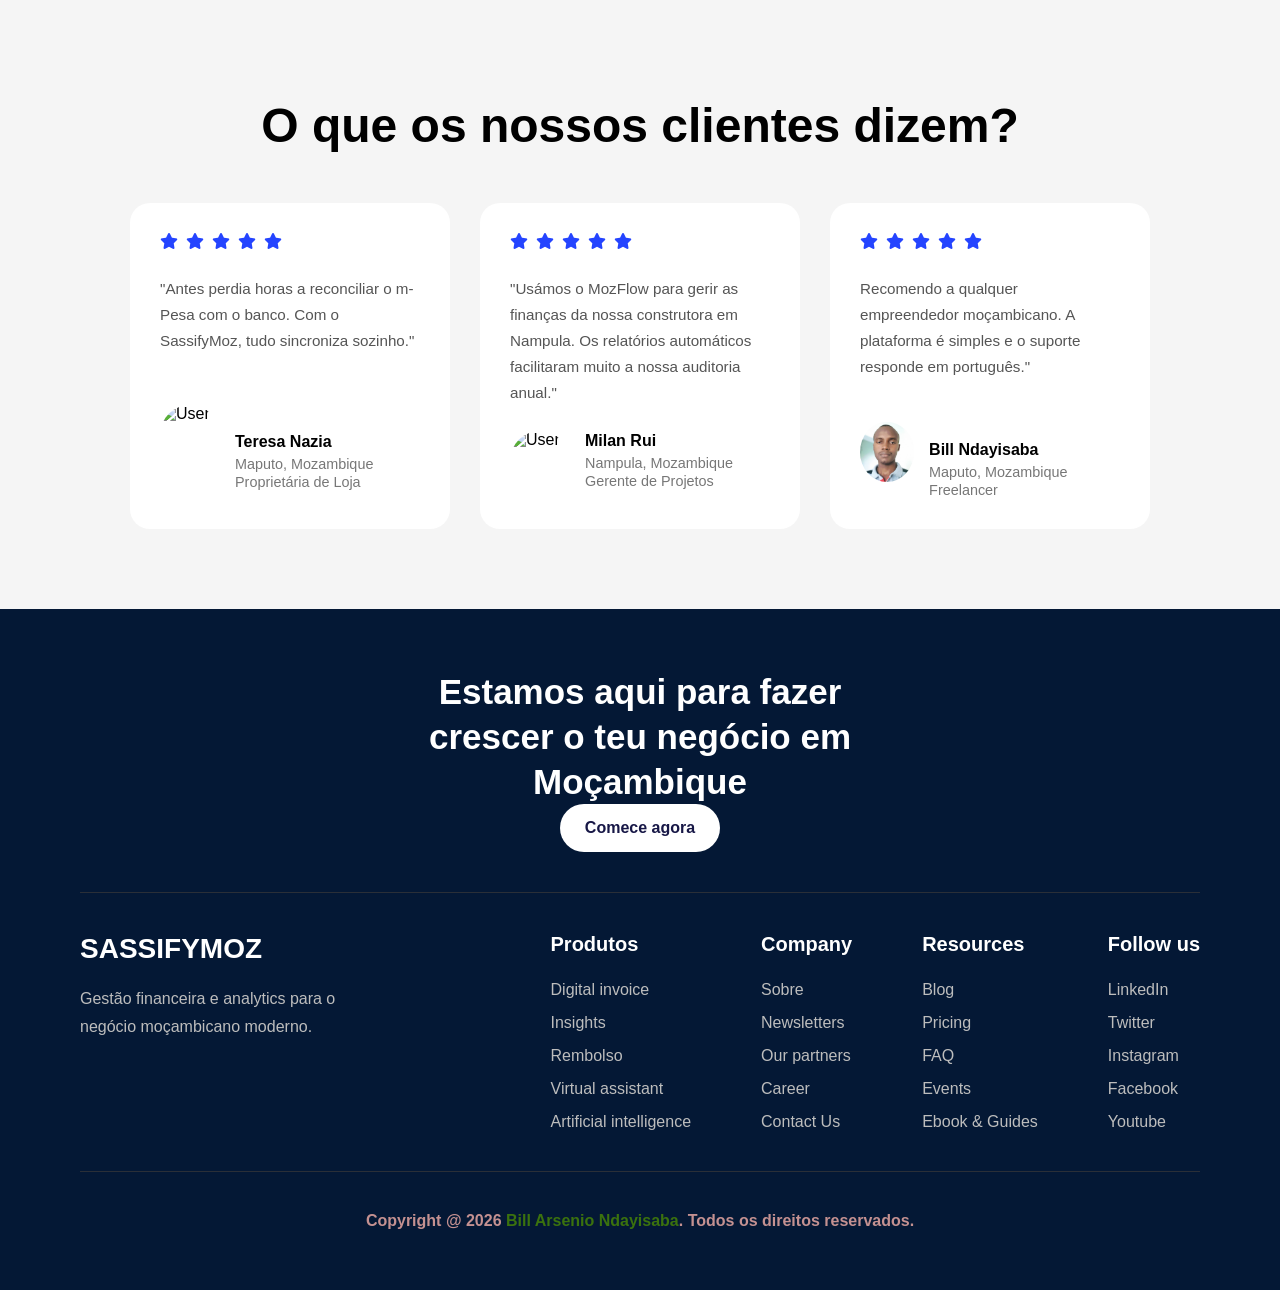
==== commit fd36cbfe: "medidas ajustadas" ====
--- a/index.html
+++ b/index.html
@@ -13,7 +13,7 @@
 
 
     <!-- HEADER -->
-    <header class="head">
+    <header class="head" id="header1">
 
         <div class="cardHead">
 
@@ -37,7 +37,7 @@
 
             <!-- Botão -->
             <div class="sign">
-    <button id="signBtn"><a href="telaSign.html">Sign Up</a></button>
+    <button id="signBtn"><a href="telaSign.html" target="_blank">Sign Up</a></button>
     </div>
 
             <button id="themeBtn"><span><i class="fa-solid fa-moon"></i></span></button>
@@ -45,7 +45,6 @@
         </div>
 
     </header>
-
 
 
 
@@ -56,7 +55,7 @@
     <main>
 
         <!-- Texto principal -->
-        <section class="hero">
+        <section class="hero"  id="hero1">
 
             <div class="texto1">
                 <h1>
@@ -75,7 +74,7 @@
         </section>
 
         <!-- Área Email -->
-        <section class="areaEmail">
+        <section class="areaEmail"   id="areaEmail">
 
             <div class="campoEmail">
 
@@ -102,7 +101,7 @@
 
 
         <!-- Imagem Dashboard -->
-        <section class="dashboard">
+        <section class="dashboard"   id="dashboard1">
             <img src="../images/Dashboard (Dark Mode).svg" alt="Dashboard">
         </section>
 
@@ -382,7 +381,7 @@
 
             <div class="price"  id="precoBasico">
                 <h2>50 MT a 300 MT</h2>
-                <span>/month</span>
+                /mês
             </div>
 
             <div class="planText">
@@ -413,10 +412,12 @@
             </div>
 
         </div>
-        <br><br> <br><br><br>
-        <br>
+
+        <br><br><br><br>
+
 
         <div class="areaButton">
+            
             <button>
                Começar
             </button>
@@ -438,7 +439,7 @@
 
             <div class="price"   id="precoPopular">
                 <h2>308 MT a 1.200 MT</h2>
-                <span></span>/month</span>
+                /mês
             </div>
 
             <div class="planText">
@@ -501,7 +502,7 @@
 
             <div class="price"   id="precoEmpresa">
                 <h2>100 MT a 3.500 MT</h2>
-                <span>/month</span>
+                /mês
             </div>
 
             <div class="planText">
--- a/estilos/saa.css
+++ b/estilos/saa.css
@@ -1043,12 +1043,12 @@
 }
 
 .price h2{
-    font-size: 1.8rem;
+    font-size: 1rem;
     font-weight: bold;
 }
 
 .price span{
-    font-size: 0.8rem;
+    font-size: 1rem;
     margin-bottom: 8px;
 }
 
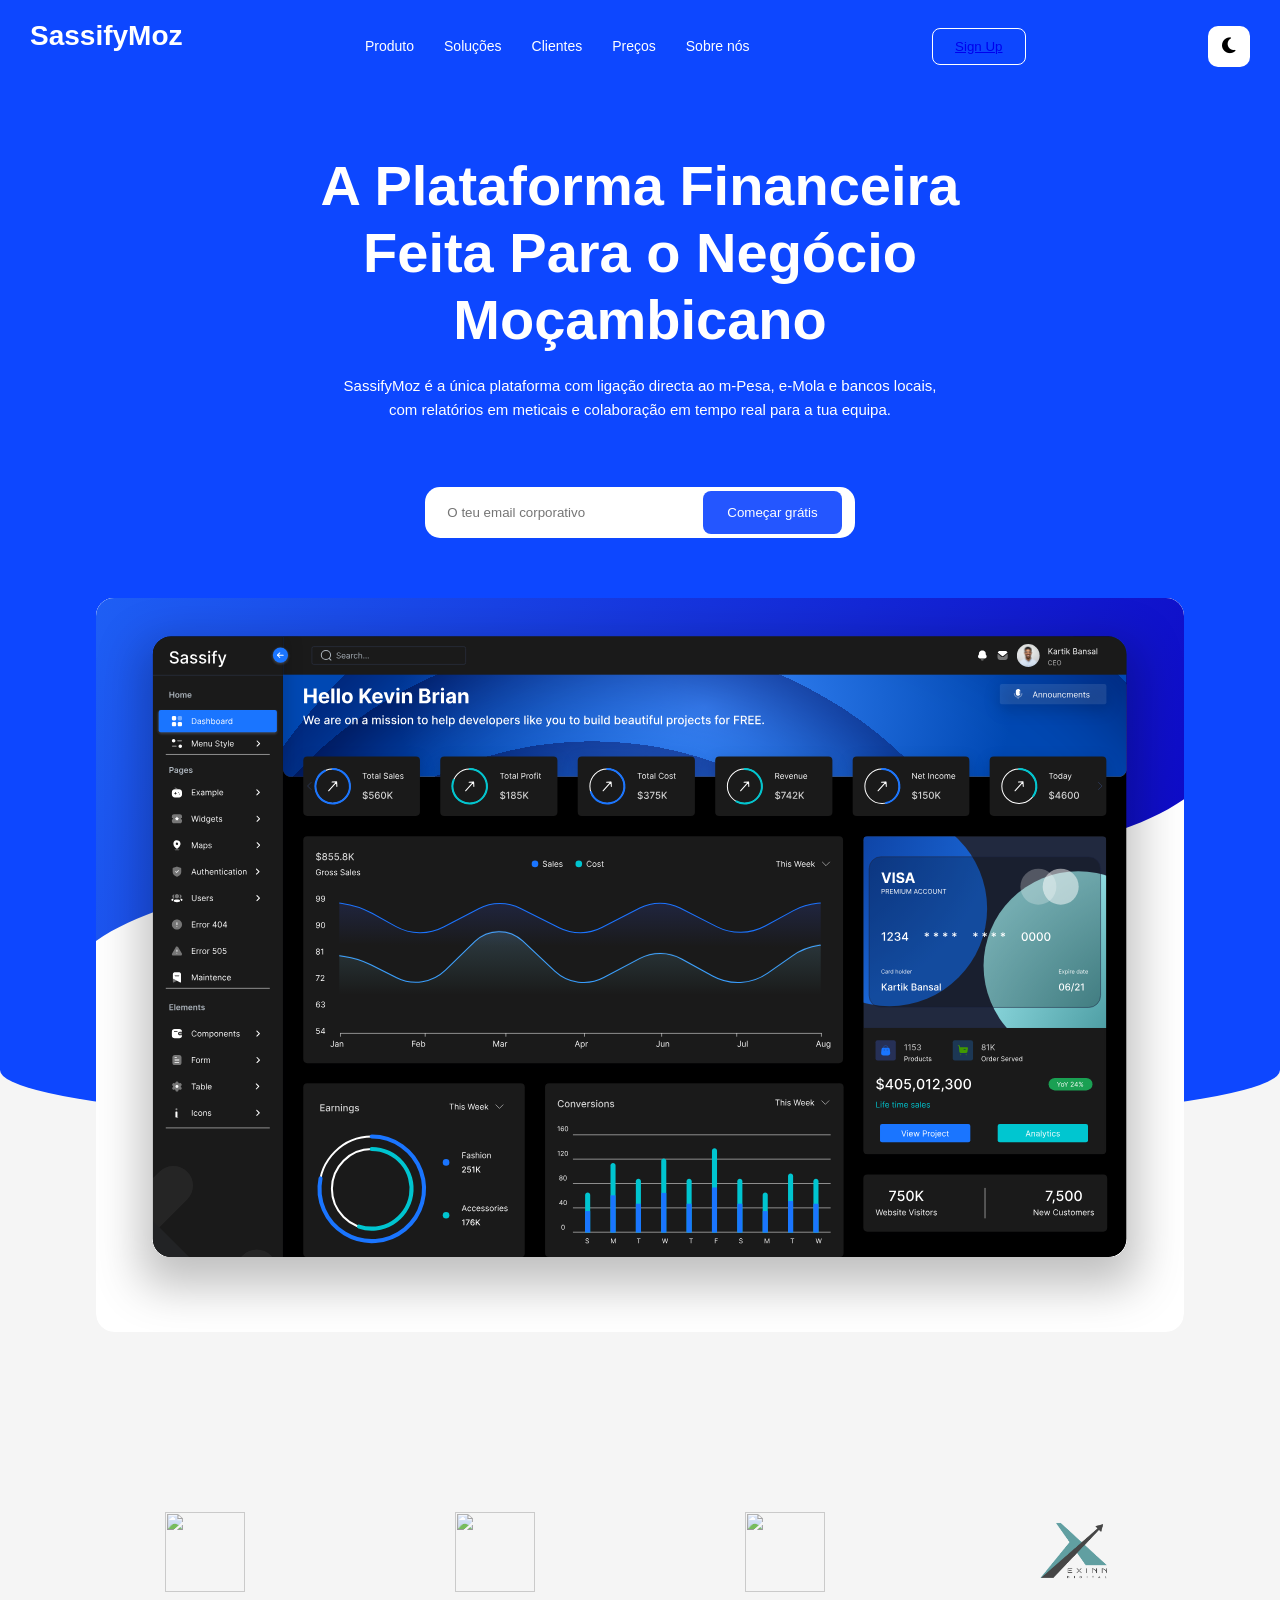
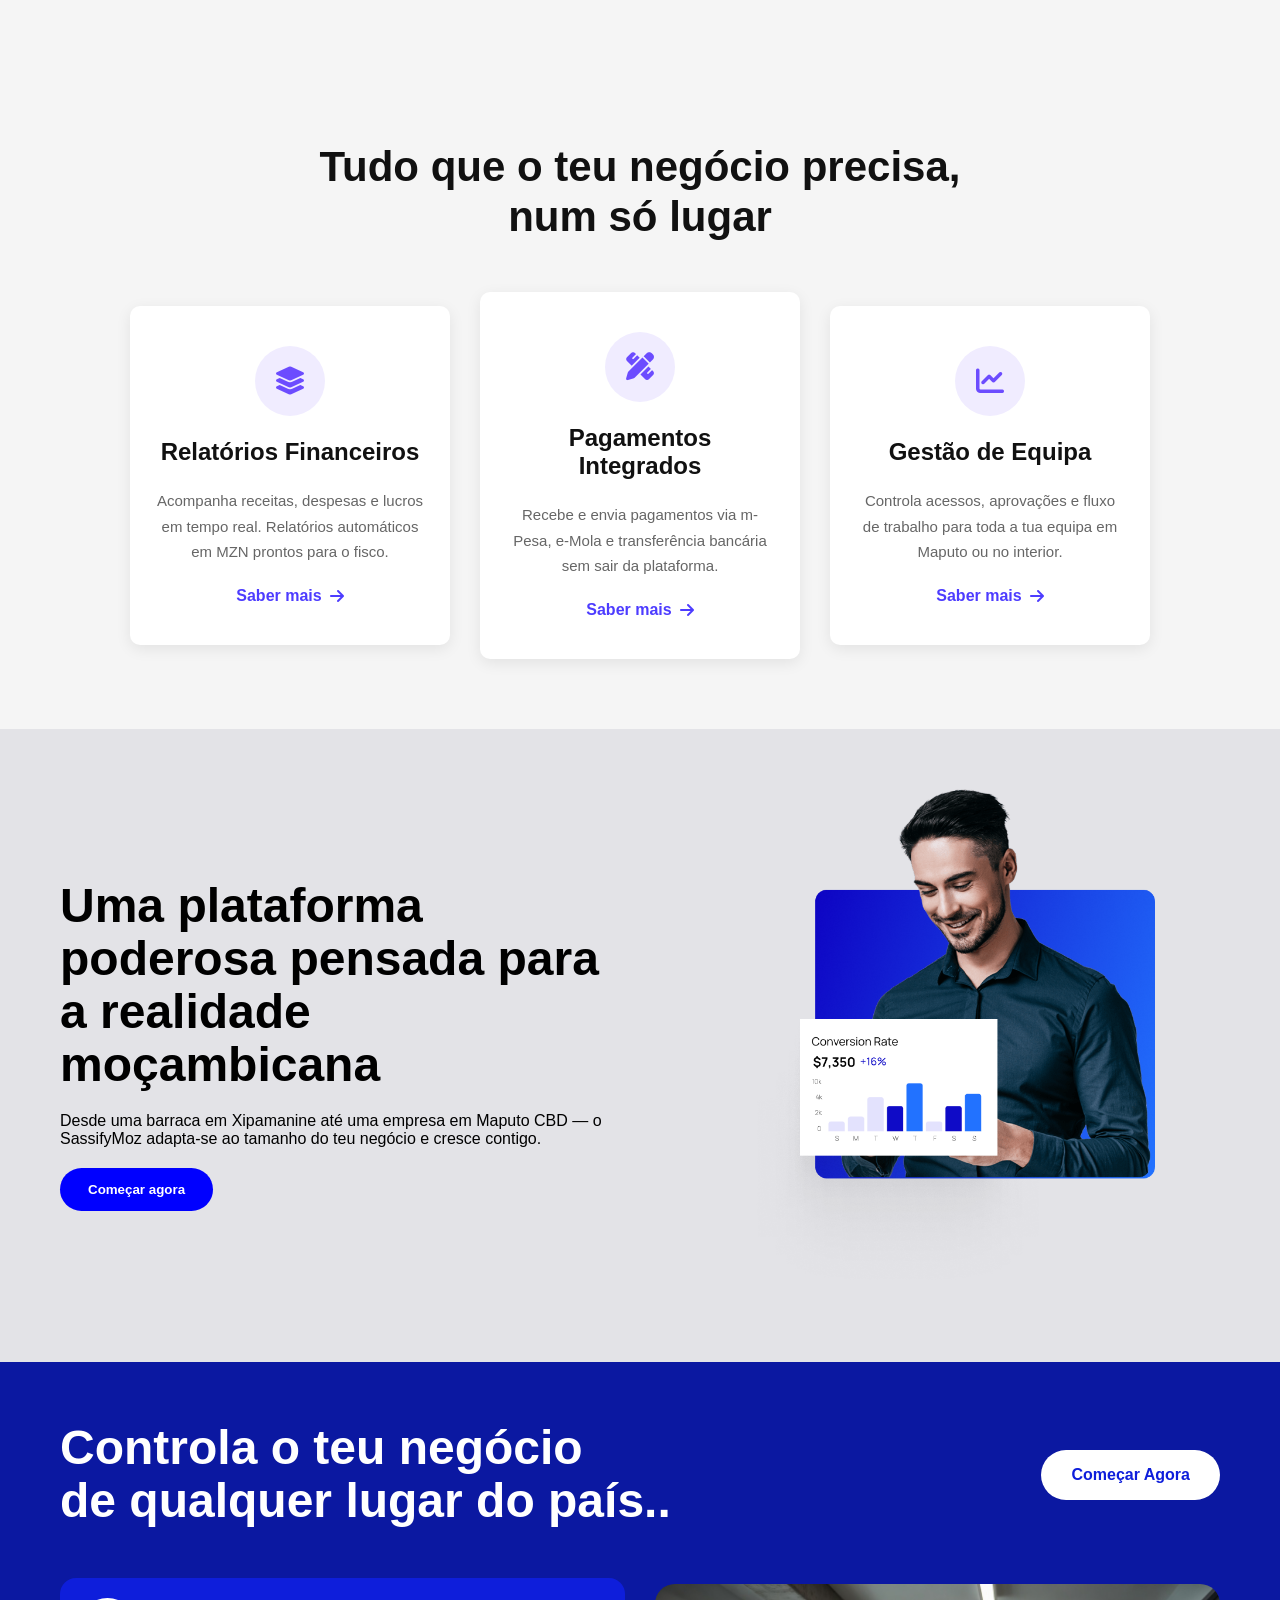
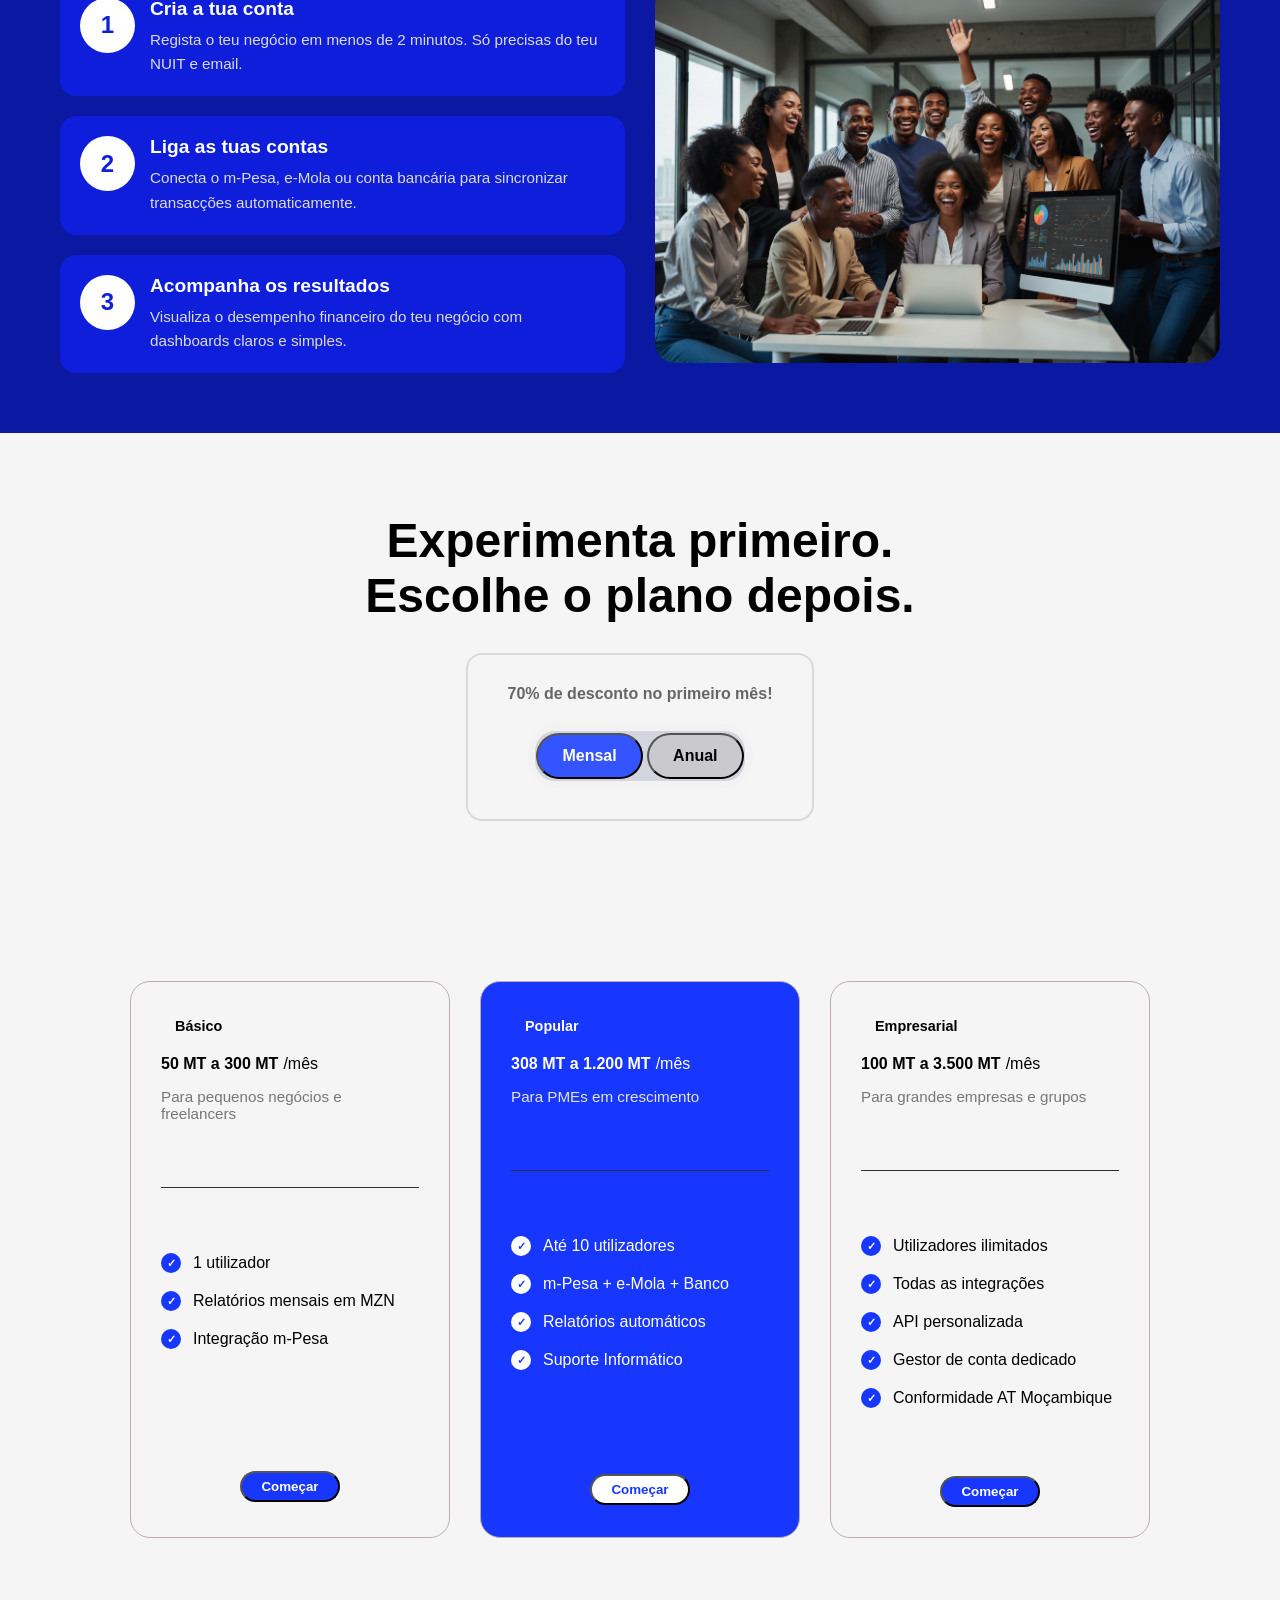
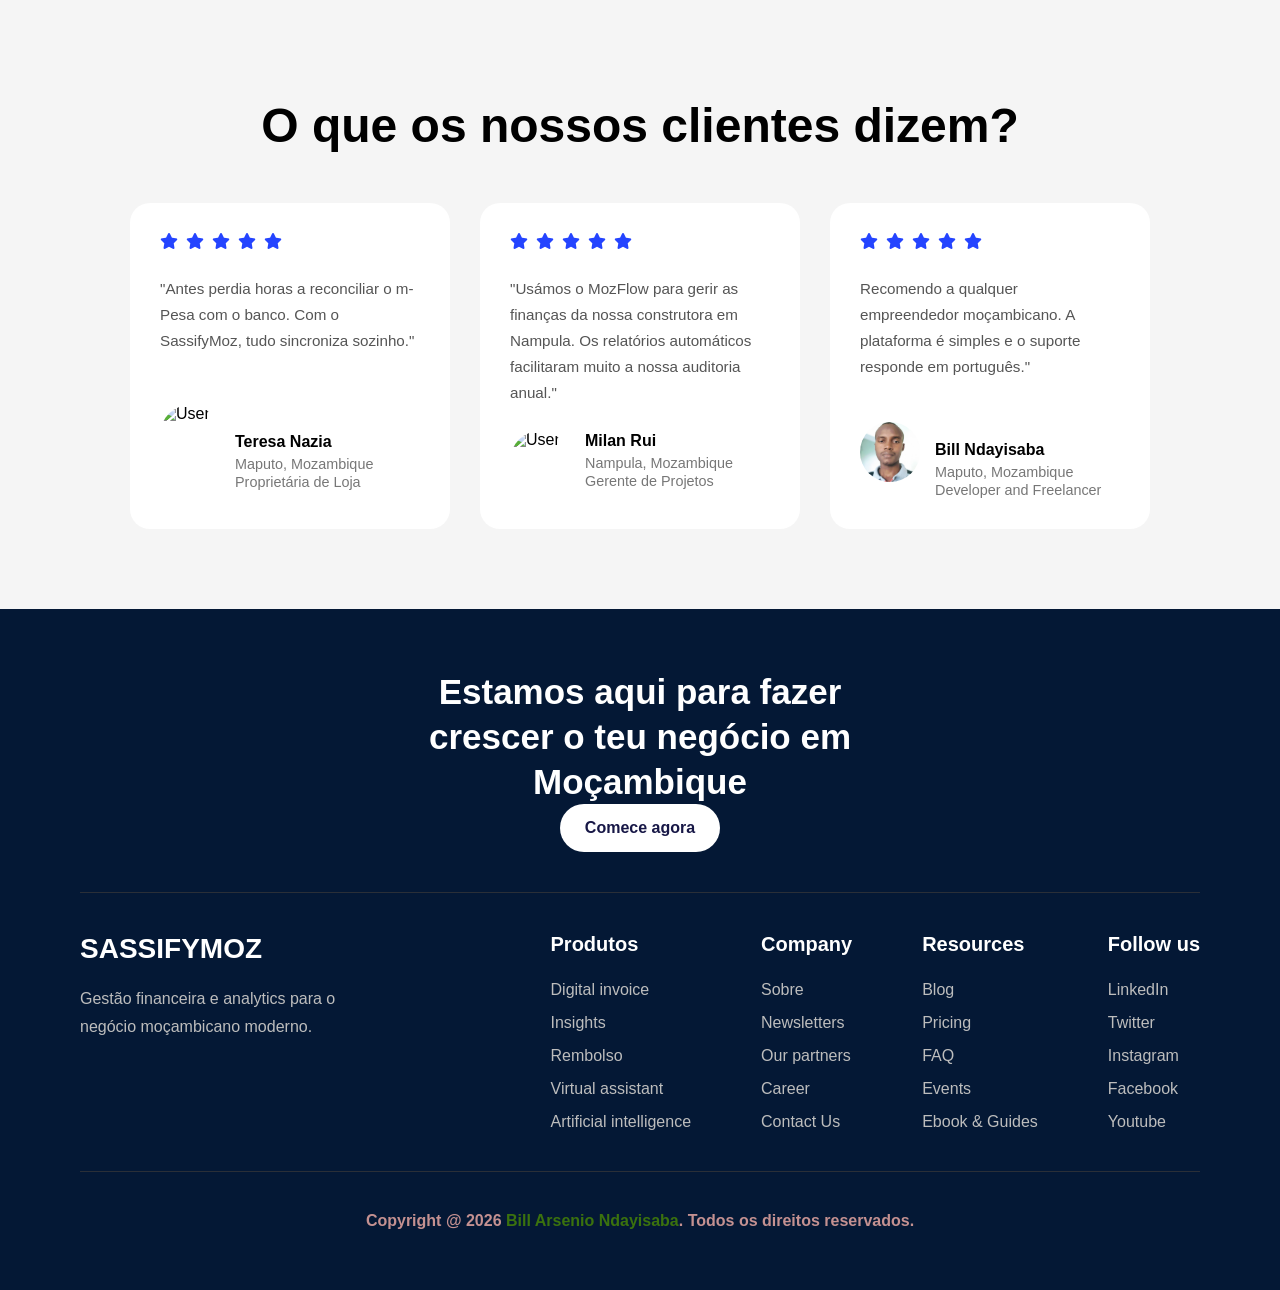
==== commit c3f1d85d: "adjusted" ====
--- a/index.html
+++ b/index.html
@@ -687,8 +687,8 @@
                 <div>
                     <br><br>
                     <h3>Bill Ndayisaba</h3>
-                    <span>Maputo, Mozambique</span>
-                    <span>Freelancer</span>
+                    <span>Maputo, Mozambique</span><br>
+                    <span>Developer and Freelancer</span>
                 </div>
 
             </div>
